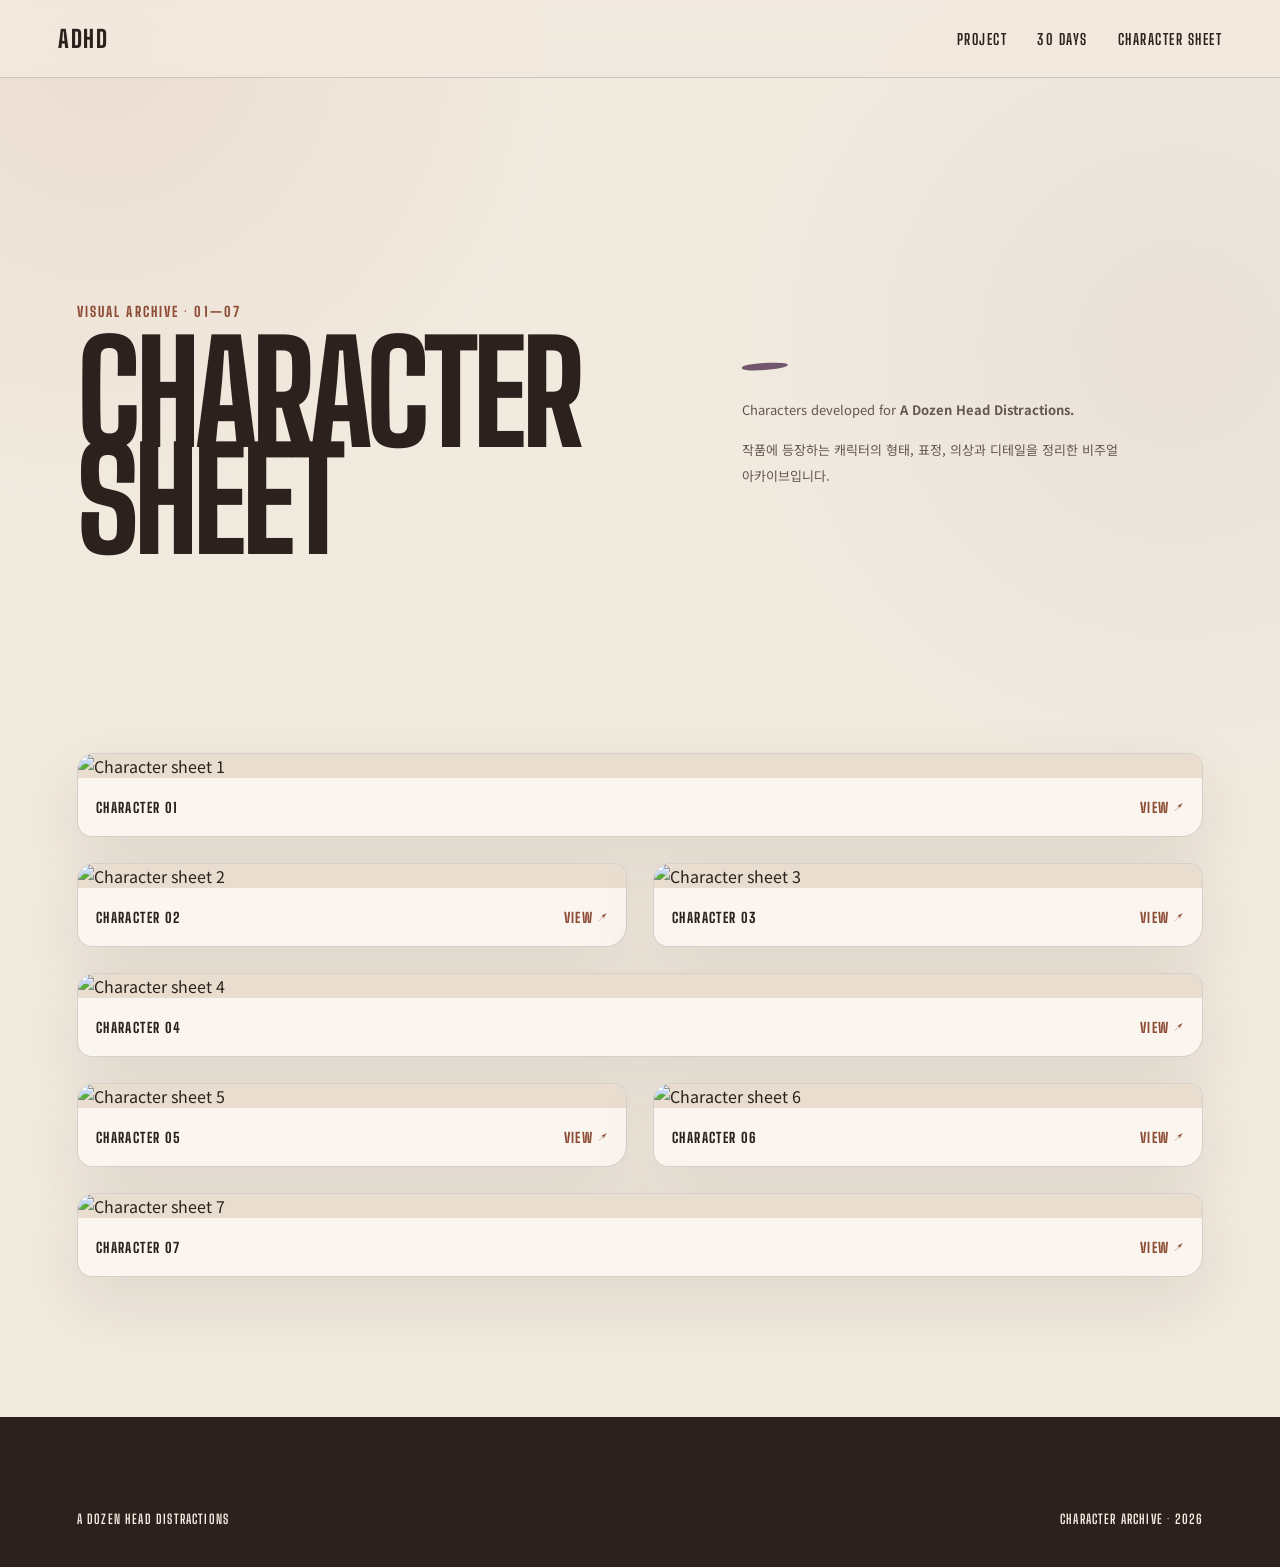
==== character.html @ e596a993 "Create character.html" ====
<!doctype html>

<html lang="ko">

<head>

<meta charset="utf-8">

<meta
  name="viewport"
  content="width=device-width, initial-scale=1"
>

<title>
  Character Sheet | A Dozen Head Distractions
</title>


<link
  rel="preconnect"
  href="https://fonts.googleapis.com"
>

<link
  rel="preconnect"
  href="https://fonts.gstatic.com"
  crossorigin
>

<link
  href="https://fonts.googleapis.com/css2?family=Big+Shoulders+Display:wght@600;700;800&family=Noto+Sans+KR:wght@400;500;600;700&display=swap"
  rel="stylesheet"
>

<link
  rel="stylesheet"
  href="style.css"
>


<style>

/* ============================================================
   CHARACTER PAGE
   ============================================================ */

.character-page {

  padding:
    100px 6vw 140px;

}


.character-page-head {

  min-height: 55vh;

  display: grid;

  grid-template-columns:
    1.1fr .9fr;

  gap: 8vw;

  align-items: center;

}


.character-page-title span {

  color: var(--terracotta-dark);

  font-family:
    "Big Shoulders Display",
    sans-serif;

  font-size: 14px;

  font-weight: 800;

  letter-spacing: .15em;

}


.character-page-title h1 {

  margin:
    17px 0 0;

  font-family:
    "Big Shoulders Display",
    sans-serif;

  font-size:
    clamp(80px, 11vw, 160px);

  font-weight: 800;

  line-height: .76;

  letter-spacing: -.035em;

}


.character-page-intro {

  max-width: 500px;

}


.character-page-intro::before {

  content: "";

  width: 46px;

  height: 7px;

  margin-bottom: 27px;

  display: block;

  background: var(--purple);

  border-radius:
    50% 45% 60% 40%;

  transform: rotate(-3deg);

}


.character-page-intro p {

  margin: 0;

  color: var(--brown-2);

  font-size: 13px;

  line-height: 1.95;

  word-break: keep-all;

}


.character-page-intro p + p {

  margin-top: 15px;

}



/* GRID */

.character-grid {

  margin-top: 80px;

  display: grid;

  grid-template-columns:
    repeat(2, minmax(0, 1fr));

  gap: 26px;

}


.character-card {

  margin: 0;

  overflow: hidden;

  cursor: zoom-in;

  background: var(--paper);

  border:
    1px solid var(--line);

  border-radius:
    18px 14px 21px 15px;

  box-shadow:
    var(--soft-shadow);

}


.character-card:nth-child(1),
.character-card:nth-child(4),
.character-card:nth-child(7) {

  grid-column:
    1 / -1;

}


.character-image {

  overflow: hidden;

  background: var(--cream-2);

}


.character-image img {

  width: 100%;

  transition:
    transform .4s ease;

}


.character-card:hover
.character-image img {

  transform:
    scale(1.015);

}


.character-caption {

  min-height: 58px;

  padding:
    0 18px;

  display: flex;

  align-items: center;

  justify-content: space-between;

  font-family:
    "Big Shoulders Display",
    sans-serif;

  font-size: 14px;

  font-weight: 800;

  letter-spacing: .1em;

}


.character-caption
span:last-child {

  color:
    var(--terracotta-dark);

}



/* LIGHTBOX */

.lightbox {

  position: fixed;

  inset: 0;

  z-index: 200;

  padding: 30px;

  display: none;

  align-items: center;

  justify-content: center;

  background:
    rgba(35, 25, 21, .92);

  backdrop-filter:
    blur(12px);

}


.lightbox.open {

  display: flex;

}


.lightbox img {

  max-width: 95vw;

  max-height: 90vh;

  object-fit: contain;

  border-radius: 10px;

}


.lightbox-close {

  width: 48px;

  height: 48px;

  position: fixed;

  right: 25px;

  top: 20px;

  border:
    1px solid
    rgba(255,255,255,.35);

  border-radius: 50%;

  background: transparent;

  color: white;

  cursor: pointer;

  font-size: 30px;

  line-height: 1;

}



/* MOBILE */

@media (max-width: 800px) {

  .character-page {

    padding:
      70px 20px 100px;

  }


  .character-page-head {

    min-height: auto;

    display: block;

  }


  .character-page-title h1 {

    font-size:
      clamp(70px, 22vw, 110px);

  }


  .character-page-intro {

    margin-top: 80px;

  }


  .character-grid {

    margin-top: 70px;

    grid-template-columns:
      1fr;

  }


  .character-card:nth-child(n) {

    grid-column: auto;

  }

}

</style>

</head>



<body>


<header class="topbar">

  <a
    class="brand"
    href="index.html"
  >
    ADHD
  </a>


  <nav>

    <a href="index.html#project">
      PROJECT
    </a>

    <a href="index.html#archive">
      30 DAYS
    </a>

    <a href="character.html">
      CHARACTER SHEET
    </a>

  </nav>

</header>



<main class="character-page">


  <section class="character-page-head">


    <div class="character-page-title">

      <span>
        VISUAL ARCHIVE · 01—07
      </span>

      <h1>
        CHARACTER<br>
        SHEET
      </h1>

    </div>



    <div class="character-page-intro">

      <p>
        Characters developed for
        <strong>A Dozen Head Distractions.</strong>
      </p>

      <p>
        작품에 등장하는 캐릭터의 형태,
        표정, 의상과 디테일을 정리한
        비주얼 아카이브입니다.
      </p>

    </div>


  </section>



  <section
    class="character-grid"
    id="character-grid"
  ></section>


</main>



<footer>

  <div>
    A DOZEN HEAD DISTRACTIONS
  </div>

  <div>
    CHARACTER ARCHIVE · 2026
  </div>

</footer>



<div
  class="lightbox"
  id="lightbox"
>

  <button
    class="lightbox-close"
    id="lightbox-close"
    aria-label="close"
  >
    ×
  </button>


  <img
    id="lightbox-image"
    src=""
    alt=""
  >

</div>



<script>

/* ============================================================
   CHARACTER IMAGES

   GitHub에 아래 이름 그대로 올리면 됩니다.

   character-01.png
   character-02.png
   ...
   character-07.png
   ============================================================ */


const CHARACTER_IMAGES = [

  "character-01.png",

  "character-02.png",

  "character-03.png",

  "character-04.png",

  "character-05.png",

  "character-06.png",

  "character-07.png"

];



const grid =
  document.querySelector(
    "#character-grid"
  );



grid.innerHTML =

  CHARACTER_IMAGES

    .map(
      (image, index) => `

        <figure
          class="character-card"
          data-character-image="${image}"
        >

          <div class="character-image">

            <img
              src="${image}"
              alt="Character sheet ${index + 1}"
              loading="lazy"
            >

          </div>


          <figcaption
            class="character-caption"
          >

            <span>
              CHARACTER ${String(
                index + 1
              ).padStart(2, "0")}
            </span>

            <span>
              VIEW ↗
            </span>

          </figcaption>

        </figure>

      `
    )

    .join("");



const lightbox =
  document.querySelector(
    "#lightbox"
  );


const lightboxImage =
  document.querySelector(
    "#lightbox-image"
  );



document
  .querySelectorAll(
    "[data-character-image]"
  )
  .forEach(card => {

    card.addEventListener(
      "click",
      () => {

        lightboxImage.src =
          card.dataset.characterImage;


        lightbox.classList.add(
          "open"
        );


        document.body.style.overflow =
          "hidden";

      }
    );

  });



function closeLightbox() {

  lightbox.classList.remove(
    "open"
  );


  lightboxImage.src = "";


  document.body.style.overflow =
    "";

}



document
  .querySelector(
    "#lightbox-close"
  )
  .addEventListener(
    "click",
    closeLightbox
  );



lightbox.addEventListener(
  "click",
  event => {

    if (
      event.target === lightbox
    ) {

      closeLightbox();

    }

  }
);



document.addEventListener(
  "keydown",
  event => {

    if (
      event.key === "Escape"
    ) {

      closeLightbox();

    }

  }
);

</script>


</body>
</html>
---- style.css ----
:root {

  --cream: #f1eadf;
  --cream-2: #e8ddce;
  --paper: #faf6ef;

  --brown: #2d211d;
  --brown-2: #65564f;
  --brown-3: #988a80;

  --terracotta: #b76847;
  --terracotta-dark: #8e4d36;

  --purple: #71566d;
  --purple-dark: #51404f;

  --sage: #6e7964;

  --line: rgba(45, 33, 29, 0.18);

  --soft-shadow:
    0 24px 65px rgba(63, 42, 30, 0.10);

}


/* ============================================================
   BASE
   ============================================================ */

* {
  box-sizing: border-box;
}


html {
  scroll-behavior: smooth;
}


body {

  margin: 0;

  color: var(--brown);

  background:
    radial-gradient(
      circle at 8% 3%,
      rgba(183, 104, 71, 0.09),
      transparent 24%
    ),
    radial-gradient(
      circle at 92% 22%,
      rgba(113, 86, 109, 0.06),
      transparent 26%
    ),
    var(--cream);

  font-family:
    "Noto Sans KR",
    sans-serif;

  -webkit-font-smoothing:
    antialiased;

}


body.no-scroll {
  overflow: hidden;
}


a {
  color: inherit;
}


button {
  font: inherit;
}


img {
  display: block;
  max-width: 100%;
}


.section-label {

  font-family:
    "Big Shoulders Display",
    sans-serif;

  font-size: 14px;

  font-weight: 800;

  letter-spacing: 0.16em;

  color: var(--brown-2);

}



/* ============================================================
   TOP
   ============================================================ */

.topbar {

  height: 78px;

  padding:
    0 4.5vw;

  display: flex;

  align-items: center;

  justify-content: space-between;

  position: sticky;

  top: 0;

  z-index: 50;

  background:
    rgba(241, 234, 223, 0.91);

  backdrop-filter:
    blur(16px);

  border-bottom:
    1px solid var(--line);

}


.brand {

  text-decoration: none;

  font-family:
    "Big Shoulders Display",
    sans-serif;

  font-size: 24px;

  font-weight: 800;

  letter-spacing: 0.08em;

}


.topbar nav {

  display: flex;

  align-items: center;

  gap: 30px;

}


.topbar nav a {

  position: relative;

  text-decoration: none;

  font-family:
    "Big Shoulders Display",
    sans-serif;

  font-size: 15px;

  font-weight: 700;

  letter-spacing: 0.1em;

}


.topbar nav a::after {

  content: "";

  position: absolute;

  left: 0;

  right: 100%;

  bottom: -7px;

  height: 2px;

  background: var(--terracotta);

  transition:
    right .22s ease;

}


.topbar nav a:hover::after {
  right: 0;
}



/* ============================================================
   HERO
   ============================================================ */

.hero {

  min-height:
    calc(100vh - 78px);

  padding:
    10vh 6vw 9vh;

  display: grid;

  grid-template-columns:
    minmax(0, 1.25fr)
    minmax(320px, .75fr);

  gap: 8vw;

  align-items: center;

  border-bottom:
    1px solid var(--line);

}


.hero-kicker {

  margin-bottom: 22px;

  font-family:
    "Big Shoulders Display",
    sans-serif;

  font-size: 14px;

  font-weight: 700;

  letter-spacing: .17em;

  color: var(--brown-2);

}


.hero h1 {

  margin: 0;

  max-width: 1000px;

  font-family:
    "Big Shoulders Display",
    sans-serif;

  font-size:
    clamp(68px, 9.4vw, 142px);

  font-weight: 800;

  line-height: .82;

  letter-spacing: -.035em;

}


.hero-tag {

  display: inline-block;

  margin-top: 30px;

  padding:
    8px 16px 9px;

  color: var(--paper);

  background: var(--purple);

  border-radius:
    18px 13px 19px 14px;

  font-family:
    "Big Shoulders Display",
    sans-serif;

  font-size: 18px;

  font-weight: 800;

  letter-spacing: .14em;

  transform: rotate(-1deg);

}


.hero-right {

  padding-top: 6vh;

}


.logline-mark {

  width: 48px;

  height: 7px;

  margin-bottom: 28px;

  background: var(--terracotta);

  border-radius:
    60% 40% 55% 45%;

  transform: rotate(-3deg);

}


.logline {

  margin:
    18px 0 0;

  max-width: 570px;

  font-size:
    clamp(17px, 1.5vw, 23px);

  font-weight: 500;

  line-height: 1.9;

  letter-spacing: -.015em;

  word-break: keep-all;

}


.credits {

  margin-top: 12vh;

  padding-top: 24px;

  display: grid;

  grid-template-columns:
    1fr 1fr;

  gap: 30px;

  border-top:
    1px solid var(--line);

}


.credits span {

  font-family:
    "Big Shoulders Display",
    sans-serif;

  font-size: 12px;

  font-weight: 800;

  letter-spacing: .15em;

  color: var(--terracotta-dark);

}


.credits p {

  margin:
    8px 0 0;

  color: var(--brown-2);

  font-size: 12px;

  line-height: 1.8;

}



/* ============================================================
   ARCHIVE
   ============================================================ */

.archive {

  padding:
    115px 6vw 130px;

  border-bottom:
    1px solid var(--line);

}


.archive-title {

  margin-bottom: 55px;

  display: flex;

  align-items: flex-end;

  justify-content: space-between;

}


.archive-title h2 {

  margin:
    10px 0 0;

  font-family:
    "Big Shoulders Display",
    sans-serif;

  font-size:
    clamp(50px, 6vw, 88px);

  font-weight: 800;

  line-height: .82;

  letter-spacing: -.025em;

}


.upload-status {

  display: flex;

  align-items: center;

  gap: 10px;

  color: var(--terracotta-dark);

  font-family:
    "Big Shoulders Display",
    sans-serif;

  font-size: 15px;

  font-weight: 800;

  letter-spacing: .14em;

}


.upload-status i {

  width: 10px;

  height: 10px;

  border-radius: 50%;

  background: var(--terracotta);

  box-shadow:
    0 0 0 5px
    rgba(183, 104, 71, .12);

}


.not-uploaded {

  color: var(--brown-3);

  font-family:
    "Big Shoulders Display",
    sans-serif;

  font-size: 14px;

  font-weight: 700;

  letter-spacing: .13em;

}



/* ============================================================
   CURRENT DAY
   ============================================================ */

.day-feature {

  display: grid;

  grid-template-columns:
    115px minmax(0, 1fr);

  gap: 30px;

}


.day-side {

  padding-top: 3px;

}


.big-day-number {

  color: var(--terracotta);

  font-family:
    "Big Shoulders Display",
    sans-serif;

  font-size: 76px;

  font-weight: 800;

  line-height: .75;

}


.day-small-label {

  margin-top: 20px;

  color: var(--brown);

  font-family:
    "Big Shoulders Display",
    sans-serif;

  font-size: 14px;

  font-weight: 800;

  letter-spacing: .1em;

}


.day-date {

  margin-top: 5px;

  color: var(--brown-3);

  font-family:
    "Big Shoulders Display",
    sans-serif;

  font-size: 13px;

  font-weight: 700;

  letter-spacing: .07em;

}


.day-main {

  min-width: 0;

  padding: 14px;

  background: var(--paper);

  border:
    1px solid
    rgba(45, 33, 29, .11);

  border-radius:
    19px 15px 21px 16px;

  box-shadow:
    var(--soft-shadow);

}


.video-label {

  min-height: 48px;

  padding:
    0 8px;

  display: flex;

  align-items: center;

  justify-content: space-between;

  color: var(--brown-2);

  font-family:
    "Big Shoulders Display",
    sans-serif;

  font-size: 15px;

  font-weight: 800;

  letter-spacing: .14em;

}


.video-frame {

  position: relative;

  width: 100%;

  aspect-ratio: 16 / 9;

  overflow: hidden;

  background: #1f1815;

  border-radius:
    12px 14px 11px 15px;

}


.video-frame iframe {

  position: absolute;

  inset: 0;

  width: 100%;

  height: 100%;

  border: 0;

}


.empty-video {

  width: 100%;

  aspect-ratio: 16 / 9;

  display: flex;

  align-items: center;

  justify-content: center;

  background:
    linear-gradient(
      135deg,
      #e7dccd,
      #eee6db
    );

  border-radius:
    12px 14px 11px 15px;

  text-align: center;

}


.empty-video span {

  font-family:
    "Big Shoulders Display",
    sans-serif;

  font-size: 34px;

  font-weight: 800;

  letter-spacing: .08em;

  color: var(--brown-3);

}


.empty-video p {

  margin:
    8px 0 0;

  font-family:
    "Big Shoulders Display",
    sans-serif;

  font-size: 12px;

  letter-spacing: .15em;

  color: var(--brown-3);

}


.day-info {

  padding:
    28px 7px 8px;

  display: grid;

  grid-template-columns:
    minmax(0, 1fr) auto;

  gap: 50px;

  align-items: end;

}


.day-summary {

  max-width: 760px;

}


.day-summary p {

  margin: 0;

  color: var(--brown-2);

  font-size: 13px;

  line-height: 1.9;

  word-break: keep-all;

}


.muted {

  color:
    var(--brown-3) !important;

}



/* ============================================================
   VIEW DETAILS LINK
   ============================================================ */

.arrow-link {

  padding:
    3px 0 7px;

  display: inline-flex;

  align-items: center;

  gap: 10px;

  border: 0;

  border-bottom:
    2px solid
    var(--terracotta);

  background: transparent;

  color:
    var(--terracotta-dark);

  text-decoration: none;

  cursor: pointer;

  font-family:
    "Big Shoulders Display",
    sans-serif;

  font-size: 18px;

  font-weight: 800;

  letter-spacing: .09em;

  transition:
    color .2s ease,
    border-color .2s ease,
    transform .2s ease;

}


.arrow-link b {

  font-size: 21px;

  font-weight: 700;

  transition:
    transform .2s ease;

}


.arrow-link:hover {

  color: var(--purple);

  border-color:
    var(--purple);

  transform:
    translateY(-2px);

}


.arrow-link:hover b {

  transform:
    translate(3px, -3px);

}


.coming {

  color: var(--brown-3);

  font-family:
    "Big Shoulders Display",
    sans-serif;

  font-size: 14px;

  font-weight: 700;

  letter-spacing: .1em;

}



/* ============================================================
   DAY SELECTOR
   ============================================================ */

.days-area {

  margin-top: 80px;

  padding-top: 26px;

  border-top:
    1px solid var(--line);

}


.days-heading {

  margin-bottom: 18px;

  display: flex;

  align-items: center;

  justify-content: space-between;

  color: var(--brown-2);

  font-family:
    "Big Shoulders Display",
    sans-serif;

  font-size: 13px;

  font-weight: 800;

  letter-spacing: .14em;

}


.uploaded-legend {

  display: flex;

  align-items: center;

  gap: 8px;

}


.uploaded-legend i {

  width: 7px;

  height: 7px;

  border-radius: 50%;

  background:
    var(--terracotta);

}


.days-grid {

  display: grid;

  grid-template-columns:
    repeat(10, 1fr);

  gap: 8px;

}


.day-select {

  min-height: 61px;

  position: relative;

  border:
    1px solid var(--line);

  border-radius:
    12px 10px 14px 11px;

  background:
    rgba(250, 246, 239, .5);

  color: var(--brown);

  cursor: pointer;

  font-family:
    "Big Shoulders Display",
    sans-serif;

  font-size: 23px;

  font-weight: 700;

  transition:
    transform .18s ease,
    background .18s ease,
    color .18s ease,
    border-color .18s ease,
    box-shadow .18s ease;

}


.day-select:hover {

  transform:
    translateY(-3px);

  border-color:
    var(--terracotta);

}


.day-select.selected {

  color: var(--paper);

  background: var(--purple);

  border-color:
    var(--purple);

  box-shadow:
    0 8px 20px
    rgba(81, 64, 79, .16);

}


.day-dot {

  width: 8px;

  height: 8px;

  position: absolute;

  right: 8px;

  top: 8px;

  border-radius: 50%;

  background:
    var(--terracotta);

}


.day-select.selected .day-dot {

  background: #f0b18d;

}



/* ============================================================
   CHARACTER ENTRY
   ============================================================ */

.character-entry {

  min-height: 72vh;

  padding:
    120px 6vw;

  position: relative;

  overflow: hidden;

  display: flex;

  align-items: center;

  background: var(--cream-2);

}


.character-bg-word {

  position: absolute;

  left: -1vw;

  top: 50%;

  transform:
    translateY(-50%)
    rotate(-3deg);

  color:
    rgba(113, 86, 109, .11);

  font-family:
    "Big Shoulders Display",
    sans-serif;

  font-size:
    clamp(150px, 25vw, 380px);

  font-weight: 800;

  line-height: .7;

  white-space: nowrap;

  pointer-events: none;

}


.character-entry-inner {

  width: 100%;

  position: relative;

  z-index: 2;

  display: grid;

  grid-template-columns:
    1fr 1fr;

  gap: 10vw;

  align-items: end;

}


.character-entry h2 {

  margin:
    15px 0 0;

  font-family:
    "Big Shoulders Display",
    sans-serif;

  font-size:
    clamp(70px, 9vw, 135px);

  font-weight: 800;

  line-height: .78;

  letter-spacing: -.03em;

}


.character-entry-text {

  padding-bottom: 8px;

}


.character-entry-text p {

  max-width: 470px;

  margin:
    0 0 38px;

  color: var(--brown-2);

  font-size: 13px;

  line-height: 1.9;

  word-break: keep-all;

}



/* ============================================================
   DETAIL OVERLAY
   ============================================================ */

.detail-overlay {

  position: fixed;

  inset: 0;

  z-index: 100;

  opacity: 0;

  visibility: hidden;

  transition:
    opacity .25s ease,
    visibility .25s ease;

}


.detail-overlay.open {

  opacity: 1;

  visibility: visible;

}


.detail-background {

  position: absolute;

  inset: 0;

  background:
    rgba(38, 27, 23, .58);

  backdrop-filter:
    blur(8px);

}


.detail-panel {

  width:
    min(760px, 94vw);

  position: absolute;

  right: 0;

  top: 0;

  bottom: 0;

  overflow-y: auto;

  padding:
    72px 56px 100px;

  background:
    var(--paper);

  box-shadow:
    -25px 0 70px
    rgba(35, 22, 17, .20);

}


.detail-close {

  width: 45px;

  height: 45px;

  position: absolute;

  right: 26px;

  top: 20px;

  border:
    1px solid var(--line);

  border-radius: 50%;

  background: transparent;

  color: var(--brown);

  cursor: pointer;

  font-size: 28px;

  line-height: 1;

}


.detail-head {

  padding-bottom: 42px;

  border-bottom:
    1px solid var(--line);

}


.detail-eyebrow {

  color:
    var(--terracotta-dark);

  font-family:
    "Big Shoulders Display",
    sans-serif;

  font-size: 14px;

  font-weight: 800;

  letter-spacing: .16em;

}


.detail-head h2 {

  margin:
    16px 0 25px;

  font-family:
    "Big Shoulders Display",
    sans-serif;

  font-size:
    clamp(55px, 6vw, 76px);

  font-weight: 800;

  line-height: .79;

  letter-spacing: -.02em;

}


.detail-head-bottom {

  display: flex;

  justify-content: space-between;

  gap: 30px;

  color: var(--brown-3);

  font-family:
    "Big Shoulders Display",
    sans-serif;

  font-size: 12px;

  font-weight: 700;

  letter-spacing: .09em;

}


.detail-section {

  padding:
    45px 0;

  display: grid;

  grid-template-columns:
    76px minmax(0, 1fr);

  gap: 22px;

  border-bottom:
    1px solid var(--line);

}


.detail-number {

  color: var(--terracotta);

  font-family:
    "Big Shoulders Display",
    sans-serif;

  font-size: 43px;

  font-weight: 800;

  line-height: 1;

}


.detail-body h3 {

  margin:
    3px 0 20px;

  font-family:
    "Big Shoulders Display",
    sans-serif;

  font-size: 27px;

  font-weight: 800;

  letter-spacing: .07em;

}


.detail-body > p {

  margin: 0;

  color: var(--brown-2);

  font-size: 12.5px;

  line-height: 1.95;

  word-break: keep-all;

}


.detail-empty {

  color:
    var(--brown-3) !important;

}



/* ============================================================
   PROMPT
   ============================================================ */

.prompt-box {

  margin: 0;

  padding: 22px;

  overflow-x: auto;

  white-space: pre-wrap;

  color: var(--brown-2);

  background: var(--cream);

  border:
    1px solid var(--line);

  border-radius:
    12px 10px 14px 11px;

  font-family:
    "Noto Sans KR",
    sans-serif;

  font-size: 11.5px;

  line-height: 1.85;

}


.prompt-reference {

  margin-top: 20px;

  padding: 9px;

  background: var(--cream);

  border:
    1px solid var(--line);

  border-radius:
    14px 11px 15px 12px;

}


.prompt-reference-label {

  padding:
    8px 7px 13px;

  color: var(--brown-2);

  font-family:
    "Big Shoulders Display",
    sans-serif;

  font-size: 12px;

  font-weight: 800;

  letter-spacing: .12em;

}


.prompt-reference img {

  width: 100%;

  border-radius:
    9px 7px 10px 8px;

}


.prompt-file {

  margin-top: 20px;

  padding:
    18px 20px;

  display: flex;

  align-items: center;

  justify-content: space-between;

  gap: 25px;

  color: var(--paper);

  background: var(--purple);

  border-radius:
    13px 10px 14px 11px;

  text-decoration: none;

  transition:
    transform .2s ease,
    background .2s ease;

}


.prompt-file:hover {

  transform:
    translateY(-2px);

  background:
    var(--terracotta-dark);

}


.prompt-file span {

  font-family:
    "Big Shoulders Display",
    sans-serif;

  font-size: 18px;

  font-weight: 800;

  letter-spacing: .06em;

}


.prompt-file small {

  margin-top: 4px;

  display: block;

  opacity: .65;

  font-size: 10px;

  letter-spacing: .1em;

}


.prompt-file strong {

  white-space: nowrap;

  font-family:
    "Big Shoulders Display",
    sans-serif;

  font-size: 15px;

  letter-spacing: .07em;

}



/* ============================================================
   FOOTER
   ============================================================ */

footer {

  min-height: 150px;

  padding:
    40px 6vw;

  display: flex;

  align-items: flex-end;

  justify-content: space-between;

  gap: 30px;

  color: var(--cream);

  background: var(--brown);

  font-family:
    "Big Shoulders Display",
    sans-serif;

  font-size: 13px;

  font-weight: 700;

  letter-spacing: .09em;

}



/* ============================================================
   RESPONSIVE
   ============================================================ */

@media (max-width: 900px) {

  .topbar {

    height: 68px;

    padding:
      0 18px;

  }


  .brand {

    font-size: 20px;

  }


  .topbar nav {

    gap: 13px;

  }


  .topbar nav a {

    font-size: 11px;

  }


  .hero {

    min-height: auto;

    padding:
      75px 22px 90px;

    display: block;

  }


  .hero h1 {

    font-size:
      clamp(60px, 18vw, 100px);

  }


  .hero-right {

    margin-top: 90px;

  }


  .credits {

    margin-top: 70px;

  }


  .archive {

    padding:
      80px 20px 95px;

  }


  .archive-title {

    align-items: flex-start;

    gap: 30px;

  }


  .day-feature {

    display: block;

  }


  .day-side {

    margin-bottom: 25px;

    display: flex;

    align-items: flex-end;

    gap: 18px;

  }


  .big-day-number {

    font-size: 62px;

  }


  .day-small-label {

    margin:
      0 0 3px;

  }


  .day-date {

    margin:
      0 0 3px auto;

  }


  .day-info {

    display: block;

    padding:
      24px 4px 6px;

  }


  .day-info > div:last-child {

    margin-top: 25px;

  }


  .days-grid {

    grid-template-columns:
      repeat(5, 1fr);

  }


  .character-entry {

    padding:
      90px 22px;

  }


  .character-entry-inner {

    display: block;

  }


  .character-entry-text {

    margin-top: 70px;

  }


  .detail-panel {

    padding:
      70px 23px 80px;

  }


  .detail-section {

    grid-template-columns:
      50px minmax(0, 1fr);

    gap: 14px;

  }


  .detail-number {

    font-size: 34px;

  }


  footer {

    display: block;

    line-height: 2;

  }

}
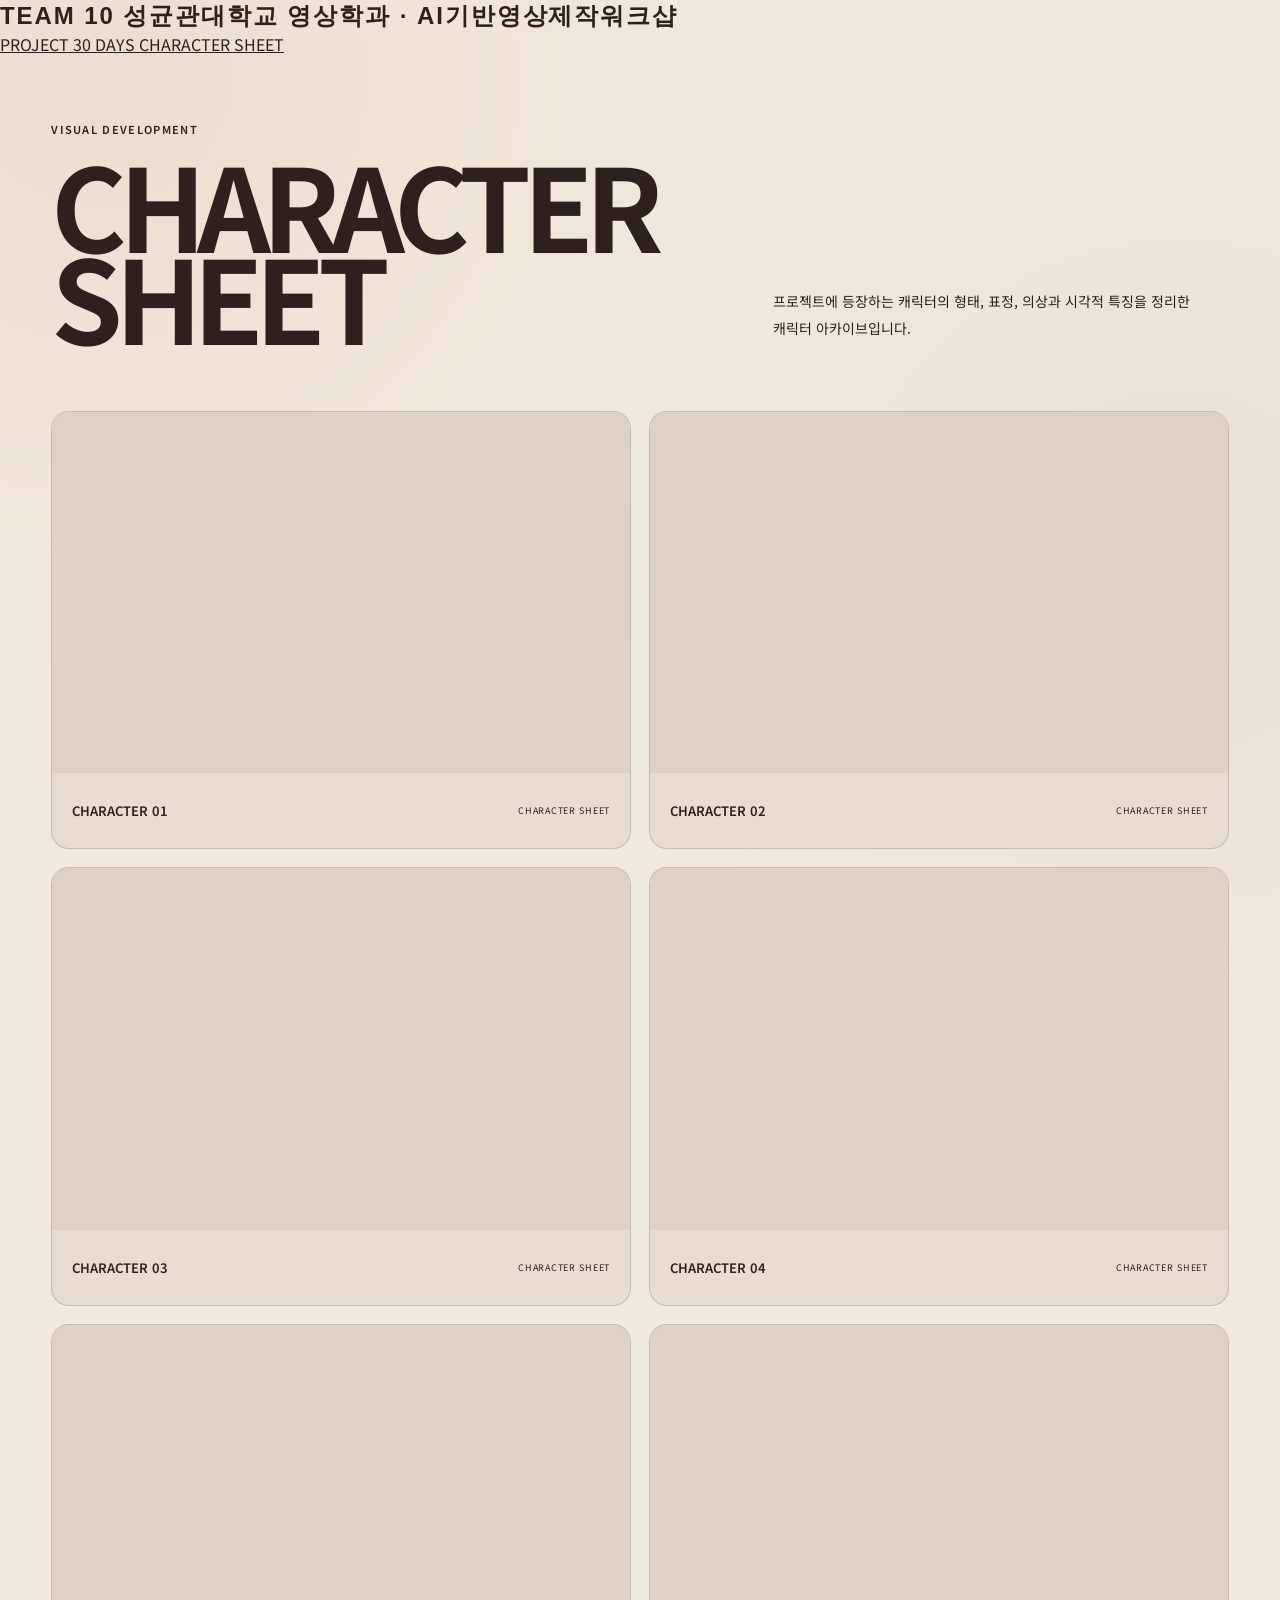
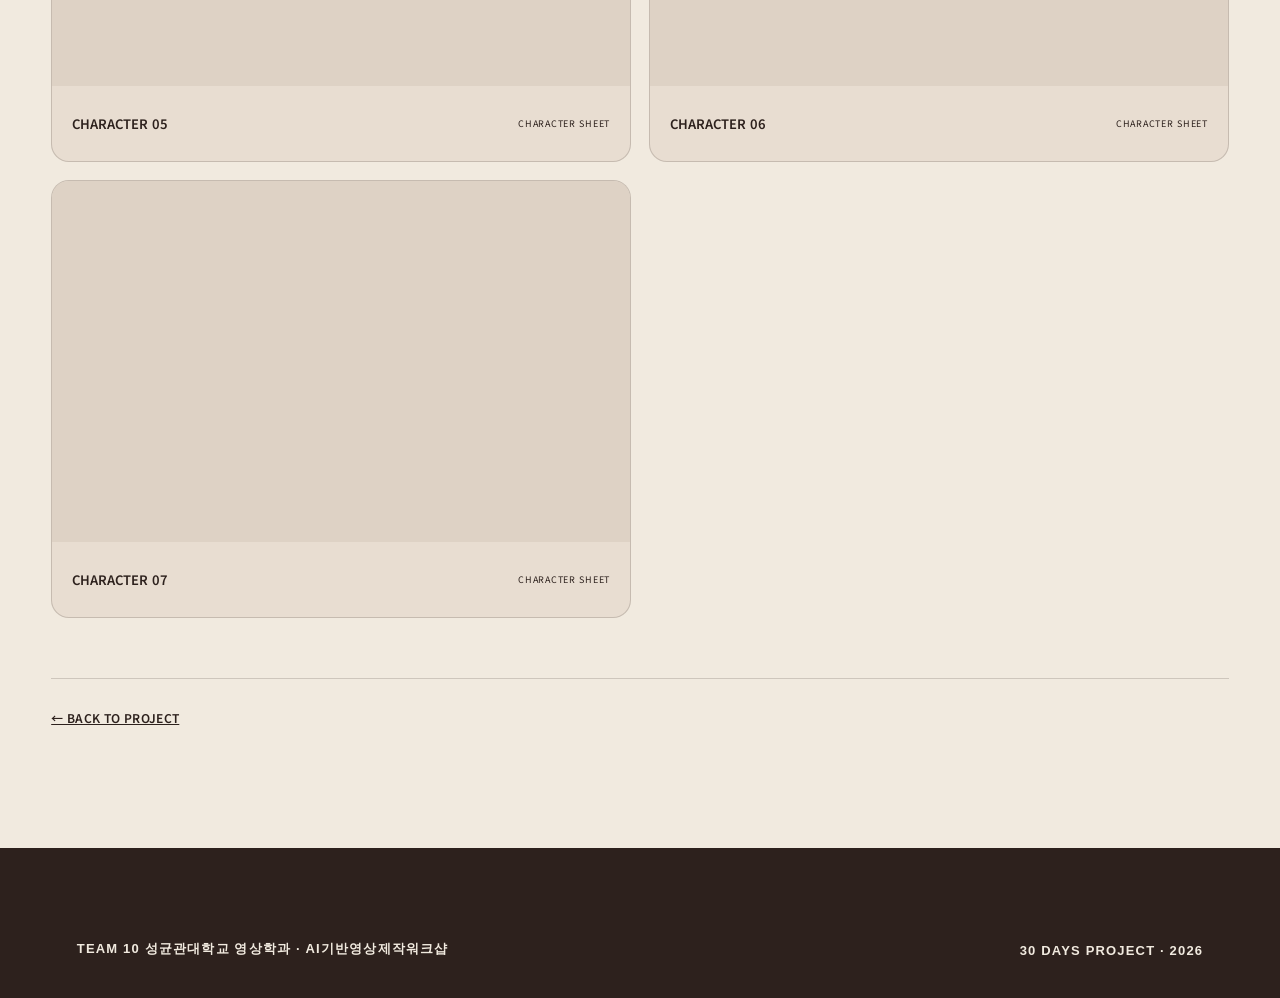
==== commit f5bdba05: "Update character.html" ====
--- a/character.html
+++ b/character.html
@@ -1,409 +1,302 @@
-<!doctype html>
-
+<!DOCTYPE html>
 <html lang="ko">
 
 <head>
 
-<meta charset="utf-8">
-
-<meta
-  name="viewport"
-  content="width=device-width, initial-scale=1"
->
-
-<title>
-  Character Sheet | A Dozen Head Distractions
-</title>
-
-
-<link
-  rel="preconnect"
-  href="https://fonts.googleapis.com"
->
-
-<link
-  rel="preconnect"
-  href="https://fonts.gstatic.com"
-  crossorigin
->
-
-<link
-  href="https://fonts.googleapis.com/css2?family=Big+Shoulders+Display:wght@600;700;800&family=Noto+Sans+KR:wght@400;500;600;700&display=swap"
-  rel="stylesheet"
->
-
-<link
-  rel="stylesheet"
-  href="style.css"
->
-
-
-<style>
-
-/* ============================================================
-   CHARACTER PAGE
-   ============================================================ */
-
-.character-page {
-
-  padding:
-    100px 6vw 140px;
-
-}
-
-
-.character-page-head {
-
-  min-height: 55vh;
-
-  display: grid;
-
-  grid-template-columns:
-    1.1fr .9fr;
-
-  gap: 8vw;
-
-  align-items: center;
-
-}
-
-
-.character-page-title span {
-
-  color: var(--terracotta-dark);
-
-  font-family:
-    "Big Shoulders Display",
-    sans-serif;
-
-  font-size: 14px;
-
-  font-weight: 800;
-
-  letter-spacing: .15em;
-
-}
-
-
-.character-page-title h1 {
-
-  margin:
-    17px 0 0;
-
-  font-family:
-    "Big Shoulders Display",
-    sans-serif;
-
-  font-size:
-    clamp(80px, 11vw, 160px);
-
-  font-weight: 800;
-
-  line-height: .76;
-
-  letter-spacing: -.035em;
-
-}
-
-
-.character-page-intro {
-
-  max-width: 500px;
-
-}
-
-
-.character-page-intro::before {
-
-  content: "";
-
-  width: 46px;
-
-  height: 7px;
-
-  margin-bottom: 27px;
-
-  display: block;
-
-  background: var(--purple);
-
-  border-radius:
-    50% 45% 60% 40%;
-
-  transform: rotate(-3deg);
-
-}
-
-
-.character-page-intro p {
-
-  margin: 0;
-
-  color: var(--brown-2);
-
-  font-size: 13px;
-
-  line-height: 1.95;
-
-  word-break: keep-all;
-
-}
-
-
-.character-page-intro p + p {
-
-  margin-top: 15px;
-
-}
-
-
-
-/* GRID */
-
-.character-grid {
-
-  margin-top: 80px;
-
-  display: grid;
-
-  grid-template-columns:
-    repeat(2, minmax(0, 1fr));
-
-  gap: 26px;
-
-}
-
-
-.character-card {
-
-  margin: 0;
-
-  overflow: hidden;
-
-  cursor: zoom-in;
-
-  background: var(--paper);
-
-  border:
-    1px solid var(--line);
-
-  border-radius:
-    18px 14px 21px 15px;
-
-  box-shadow:
-    var(--soft-shadow);
-
-}
-
-
-.character-card:nth-child(1),
-.character-card:nth-child(4),
-.character-card:nth-child(7) {
-
-  grid-column:
-    1 / -1;
-
-}
-
-
-.character-image {
-
-  overflow: hidden;
-
-  background: var(--cream-2);
-
-}
-
-
-.character-image img {
-
-  width: 100%;
-
-  transition:
-    transform .4s ease;
-
-}
-
-
-.character-card:hover
-.character-image img {
-
-  transform:
-    scale(1.015);
-
-}
-
-
-.character-caption {
-
-  min-height: 58px;
-
-  padding:
-    0 18px;
-
-  display: flex;
-
-  align-items: center;
-
-  justify-content: space-between;
-
-  font-family:
-    "Big Shoulders Display",
-    sans-serif;
-
-  font-size: 14px;
-
-  font-weight: 800;
-
-  letter-spacing: .1em;
-
-}
-
-
-.character-caption
-span:last-child {
-
-  color:
-    var(--terracotta-dark);
-
-}
-
-
-
-/* LIGHTBOX */
-
-.lightbox {
-
-  position: fixed;
-
-  inset: 0;
-
-  z-index: 200;
-
-  padding: 30px;
-
-  display: none;
-
-  align-items: center;
-
-  justify-content: center;
-
-  background:
-    rgba(35, 25, 21, .92);
-
-  backdrop-filter:
-    blur(12px);
-
-}
-
-
-.lightbox.open {
-
-  display: flex;
-
-}
-
-
-.lightbox img {
-
-  max-width: 95vw;
-
-  max-height: 90vh;
-
-  object-fit: contain;
-
-  border-radius: 10px;
-
-}
-
-
-.lightbox-close {
-
-  width: 48px;
-
-  height: 48px;
-
-  position: fixed;
-
-  right: 25px;
-
-  top: 20px;
-
-  border:
-    1px solid
-    rgba(255,255,255,.35);
-
-  border-radius: 50%;
-
-  background: transparent;
-
-  color: white;
-
-  cursor: pointer;
-
-  font-size: 30px;
-
-  line-height: 1;
-
-}
-
-
-
-/* MOBILE */
-
-@media (max-width: 800px) {
-
-  .character-page {
-
-    padding:
-      70px 20px 100px;
-
-  }
-
-
-  .character-page-head {
-
-    min-height: auto;
-
-    display: block;
-
-  }
-
-
-  .character-page-title h1 {
-
-    font-size:
-      clamp(70px, 22vw, 110px);
-
-  }
-
-
-  .character-page-intro {
-
-    margin-top: 80px;
-
-  }
-
-
-  .character-grid {
-
-    margin-top: 70px;
-
-    grid-template-columns:
-      1fr;
-
-  }
-
-
-  .character-card:nth-child(n) {
-
-    grid-column: auto;
-
-  }
-
-}
-
-</style>
+  <meta charset="UTF-8" />
+
+  <meta
+    name="viewport"
+    content="width=device-width, initial-scale=1.0"
+  />
+
+  <title>
+    Character Sheet — TEAM 10
+  </title>
+
+
+  <link
+    rel="preconnect"
+    href="https://fonts.googleapis.com"
+  >
+
+  <link
+    rel="preconnect"
+    href="https://fonts.gstatic.com"
+    crossorigin
+  >
+
+
+  <link
+    href="https://fonts.googleapis.com/css2?family=DM+Sans:wght@400;500;600;700&family=Noto+Sans+KR:wght@400;500;600;700&display=swap"
+    rel="stylesheet"
+  >
+
+
+  <link
+    rel="stylesheet"
+    href="./style.css"
+  >
+
+
+  <style>
+
+    .character-page {
+      padding:
+        65px
+        4vw
+        120px;
+    }
+
+
+    .character-page-head {
+      max-width: 1280px;
+
+      margin: 0 auto 70px;
+
+      display: grid;
+
+      grid-template-columns:
+        1fr
+        0.7fr;
+
+      gap: 70px;
+
+      align-items: end;
+    }
+
+
+    .character-page-kicker {
+      display: block;
+
+      margin-bottom: 20px;
+
+      font-family:
+        var(--font-en);
+
+      font-size: 11px;
+
+      font-weight: 600;
+
+      letter-spacing: 0.12em;
+
+      color:
+        var(--clay-dark);
+    }
+
+
+    .character-page-title {
+      margin: 0;
+
+      font-family:
+        var(--font-en);
+
+      font-size:
+        clamp(
+          65px,
+          9vw,
+          135px
+        );
+
+      line-height: 0.8;
+
+      letter-spacing: -0.075em;
+    }
+
+
+    .character-page-description {
+      margin: 0;
+
+      max-width: 440px;
+
+      font-size: 14px;
+
+      line-height: 1.9;
+
+      color:
+        var(--ink-soft);
+
+      word-break: keep-all;
+    }
+
+
+
+    /* ===============================================
+       GRID
+    =============================================== */
+
+
+    .character-gallery {
+      max-width: 1280px;
+
+      margin: 0 auto;
+
+      display: grid;
+
+      grid-template-columns:
+        repeat(2, 1fr);
+
+      gap: 18px;
+    }
+
+
+    .character-item {
+      overflow: hidden;
+
+      border-radius:
+        18px;
+
+      border:
+        1px solid
+        var(--line);
+
+      background:
+        #e8ddd1;
+    }
+
+
+    .character-image {
+      aspect-ratio:
+        16 / 10;
+
+      background:
+        #ded2c5;
+
+      overflow: hidden;
+    }
+
+
+    .character-image img {
+      width: 100%;
+      height: 100%;
+
+      object-fit: cover;
+
+      transition:
+        transform
+        0.5s
+        cubic-bezier(
+          .2,
+          .8,
+          .2,
+          1
+        );
+    }
+
+
+    .character-item:hover
+    .character-image img {
+      transform:
+        scale(1.025);
+    }
+
+
+    .character-caption {
+      min-height: 75px;
+
+      padding:
+        17px
+        20px;
+
+      display: flex;
+
+      justify-content:
+        space-between;
+
+      align-items:
+        center;
+    }
+
+
+    .character-caption strong {
+      font-family:
+        var(--font-en);
+
+      font-size: 13px;
+
+      font-weight: 600;
+    }
+
+
+    .character-caption span {
+      font-family:
+        var(--font-en);
+
+      font-size: 9px;
+
+      letter-spacing:
+        0.08em;
+
+      color:
+        var(--ink-soft);
+    }
+
+
+    .character-back {
+      max-width: 1280px;
+
+      margin:
+        60px
+        auto
+        0;
+
+      padding-top:
+        25px;
+
+      border-top:
+        1px solid
+        var(--line);
+    }
+
+
+    .character-back a {
+      font-family:
+        var(--font-en);
+
+      font-size:
+        12px;
+
+      font-weight:
+        600;
+
+      letter-spacing:
+        0.03em;
+    }
+
+
+
+    /* ===============================================
+       MISSING IMAGE
+    =============================================== */
+
+
+    .character-image img {
+      background:
+        #e4d8cb;
+    }
+
+
+
+    @media
+    (max-width: 800px) {
+
+      .character-page-head {
+        grid-template-columns:
+          1fr;
+
+        gap:
+          40px;
+      }
+
+
+      .character-gallery {
+        grid-template-columns:
+          1fr;
+      }
+
+    }
+
+  </style>
 
 </head>
 
@@ -412,317 +305,352 @@
 <body>
 
 
-<header class="topbar">
-
-  <a
-    class="brand"
-    href="index.html"
-  >
-    ADHD
-  </a>
-
-
-  <nav>
-
-    <a href="index.html#project">
-      PROJECT
+  <!-- ===============================================
+       HEADER
+  ================================================ -->
+
+  <header class="site-header">
+
+    <a
+      href="./index.html"
+      class="brand"
+    >
+
+      <span class="brand-title">
+        TEAM 10
+      </span>
+
+      <span class="brand-sub">
+        성균관대학교 영상학과 · AI기반영상제작워크샵
+      </span>
+
     </a>
 
-    <a href="index.html#archive">
-      30 DAYS
-    </a>
-
-    <a href="character.html">
-      CHARACTER SHEET
-    </a>
-
-  </nav>
-
-</header>
-
-
-
-<main class="character-page">
-
-
-  <section class="character-page-head">
-
-
-    <div class="character-page-title">
+
+    <nav class="main-nav">
+
+      <a href="./index.html#project">
+        PROJECT
+      </a>
+
+      <a href="./index.html#archive">
+        30 DAYS
+      </a>
+
+      <a href="./character.html">
+        CHARACTER SHEET
+      </a>
+
+    </nav>
+
+  </header>
+
+
+
+  <!-- ===============================================
+       CHARACTER PAGE
+  ================================================ -->
+
+  <main class="character-page">
+
+
+    <section class="character-page-head">
+
+
+      <div>
+
+        <span class="character-page-kicker">
+          VISUAL DEVELOPMENT
+        </span>
+
+        <h1 class="character-page-title">
+          CHARACTER<br>
+          SHEET
+        </h1>
+
+      </div>
+
+
+      <p class="character-page-description">
+
+        프로젝트에 등장하는 캐릭터의 형태,
+        표정, 의상과 시각적 특징을 정리한
+        캐릭터 아카이브입니다.
+
+      </p>
+
+
+    </section>
+
+
+
+    <!-- ===============================================
+         CHARACTER IMAGES
+
+         GitHub에 이미지를 올릴 때
+
+         character-01.png
+         character-02.png
+         character-03.png
+         ...
+
+         이렇게 이름만 맞추면 됨.
+    ================================================ -->
+
+
+    <section class="character-gallery">
+
+
+      <!-- 01 -->
+
+      <article class="character-item">
+
+        <div class="character-image">
+
+          <img
+            src="./character-01.png"
+            alt="Character sheet 01"
+            onerror="this.style.display='none'"
+          >
+
+        </div>
+
+        <div class="character-caption">
+
+          <strong>
+            CHARACTER 01
+          </strong>
+
+          <span>
+            CHARACTER SHEET
+          </span>
+
+        </div>
+
+      </article>
+
+
+
+      <!-- 02 -->
+
+      <article class="character-item">
+
+        <div class="character-image">
+
+          <img
+            src="./character-02.png"
+            alt="Character sheet 02"
+            onerror="this.style.display='none'"
+          >
+
+        </div>
+
+        <div class="character-caption">
+
+          <strong>
+            CHARACTER 02
+          </strong>
+
+          <span>
+            CHARACTER SHEET
+          </span>
+
+        </div>
+
+      </article>
+
+
+
+      <!-- 03 -->
+
+      <article class="character-item">
+
+        <div class="character-image">
+
+          <img
+            src="./character-03.png"
+            alt="Character sheet 03"
+            onerror="this.style.display='none'"
+          >
+
+        </div>
+
+        <div class="character-caption">
+
+          <strong>
+            CHARACTER 03
+          </strong>
+
+          <span>
+            CHARACTER SHEET
+          </span>
+
+        </div>
+
+      </article>
+
+
+
+      <!-- 04 -->
+
+      <article class="character-item">
+
+        <div class="character-image">
+
+          <img
+            src="./character-04.png"
+            alt="Character sheet 04"
+            onerror="this.style.display='none'"
+          >
+
+        </div>
+
+        <div class="character-caption">
+
+          <strong>
+            CHARACTER 04
+          </strong>
+
+          <span>
+            CHARACTER SHEET
+          </span>
+
+        </div>
+
+      </article>
+
+
+
+      <!-- 05 -->
+
+      <article class="character-item">
+
+        <div class="character-image">
+
+          <img
+            src="./character-05.png"
+            alt="Character sheet 05"
+            onerror="this.style.display='none'"
+          >
+
+        </div>
+
+        <div class="character-caption">
+
+          <strong>
+            CHARACTER 05
+          </strong>
+
+          <span>
+            CHARACTER SHEET
+          </span>
+
+        </div>
+
+      </article>
+
+
+
+      <!-- 06 -->
+
+      <article class="character-item">
+
+        <div class="character-image">
+
+          <img
+            src="./character-06.png"
+            alt="Character sheet 06"
+            onerror="this.style.display='none'"
+          >
+
+        </div>
+
+        <div class="character-caption">
+
+          <strong>
+            CHARACTER 06
+          </strong>
+
+          <span>
+            CHARACTER SHEET
+          </span>
+
+        </div>
+
+      </article>
+
+
+
+      <!-- 07 -->
+
+      <article class="character-item">
+
+        <div class="character-image">
+
+          <img
+            src="./character-07.png"
+            alt="Character sheet 07"
+            onerror="this.style.display='none'"
+          >
+
+        </div>
+
+        <div class="character-caption">
+
+          <strong>
+            CHARACTER 07
+          </strong>
+
+          <span>
+            CHARACTER SHEET
+          </span>
+
+        </div>
+
+      </article>
+
+
+    </section>
+
+
+
+    <div class="character-back">
+
+      <a href="./index.html">
+        ← BACK TO PROJECT
+      </a>
+
+    </div>
+
+
+  </main>
+
+
+
+  <!-- ===============================================
+       FOOTER
+  ================================================ -->
+
+  <footer class="site-footer">
+
+    <div>
+
+      <strong>
+        TEAM 10
+      </strong>
 
       <span>
-        VISUAL ARCHIVE · 01—07
+        성균관대학교 영상학과 · AI기반영상제작워크샵
       </span>
 
-      <h1>
-        CHARACTER<br>
-        SHEET
-      </h1>
-
     </div>
 
 
-
-    <div class="character-page-intro">
-
-      <p>
-        Characters developed for
-        <strong>A Dozen Head Distractions.</strong>
-      </p>
-
-      <p>
-        작품에 등장하는 캐릭터의 형태,
-        표정, 의상과 디테일을 정리한
-        비주얼 아카이브입니다.
-      </p>
-
+    <div class="footer-year">
+      30 DAYS PROJECT · 2026
     </div>
 
-
-  </section>
-
-
-
-  <section
-    class="character-grid"
-    id="character-grid"
-  ></section>
-
-
-</main>
-
-
-
-<footer>
-
-  <div>
-    A DOZEN HEAD DISTRACTIONS
-  </div>
-
-  <div>
-    CHARACTER ARCHIVE · 2026
-  </div>
-
-</footer>
-
-
-
-<div
-  class="lightbox"
-  id="lightbox"
->
-
-  <button
-    class="lightbox-close"
-    id="lightbox-close"
-    aria-label="close"
-  >
-    ×
-  </button>
-
-
-  <img
-    id="lightbox-image"
-    src=""
-    alt=""
-  >
-
-</div>
-
-
-
-<script>
-
-/* ============================================================
-   CHARACTER IMAGES
-
-   GitHub에 아래 이름 그대로 올리면 됩니다.
-
-   character-01.png
-   character-02.png
-   ...
-   character-07.png
-   ============================================================ */
-
-
-const CHARACTER_IMAGES = [
-
-  "character-01.png",
-
-  "character-02.png",
-
-  "character-03.png",
-
-  "character-04.png",
-
-  "character-05.png",
-
-  "character-06.png",
-
-  "character-07.png"
-
-];
-
-
-
-const grid =
-  document.querySelector(
-    "#character-grid"
-  );
-
-
-
-grid.innerHTML =
-
-  CHARACTER_IMAGES
-
-    .map(
-      (image, index) => `
-
-        <figure
-          class="character-card"
-          data-character-image="${image}"
-        >
-
-          <div class="character-image">
-
-            <img
-              src="${image}"
-              alt="Character sheet ${index + 1}"
-              loading="lazy"
-            >
-
-          </div>
-
-
-          <figcaption
-            class="character-caption"
-          >
-
-            <span>
-              CHARACTER ${String(
-                index + 1
-              ).padStart(2, "0")}
-            </span>
-
-            <span>
-              VIEW ↗
-            </span>
-
-          </figcaption>
-
-        </figure>
-
-      `
-    )
-
-    .join("");
-
-
-
-const lightbox =
-  document.querySelector(
-    "#lightbox"
-  );
-
-
-const lightboxImage =
-  document.querySelector(
-    "#lightbox-image"
-  );
-
-
-
-document
-  .querySelectorAll(
-    "[data-character-image]"
-  )
-  .forEach(card => {
-
-    card.addEventListener(
-      "click",
-      () => {
-
-        lightboxImage.src =
-          card.dataset.characterImage;
-
-
-        lightbox.classList.add(
-          "open"
-        );
-
-
-        document.body.style.overflow =
-          "hidden";
-
-      }
-    );
-
-  });
-
-
-
-function closeLightbox() {
-
-  lightbox.classList.remove(
-    "open"
-  );
-
-
-  lightboxImage.src = "";
-
-
-  document.body.style.overflow =
-    "";
-
-}
-
-
-
-document
-  .querySelector(
-    "#lightbox-close"
-  )
-  .addEventListener(
-    "click",
-    closeLightbox
-  );
-
-
-
-lightbox.addEventListener(
-  "click",
-  event => {
-
-    if (
-      event.target === lightbox
-    ) {
-
-      closeLightbox();
-
-    }
-
-  }
-);
-
-
-
-document.addEventListener(
-  "keydown",
-  event => {
-
-    if (
-      event.key === "Escape"
-    ) {
-
-      closeLightbox();
-
-    }
-
-  }
-);
-
-</script>
+  </footer>
 
 
 </body>
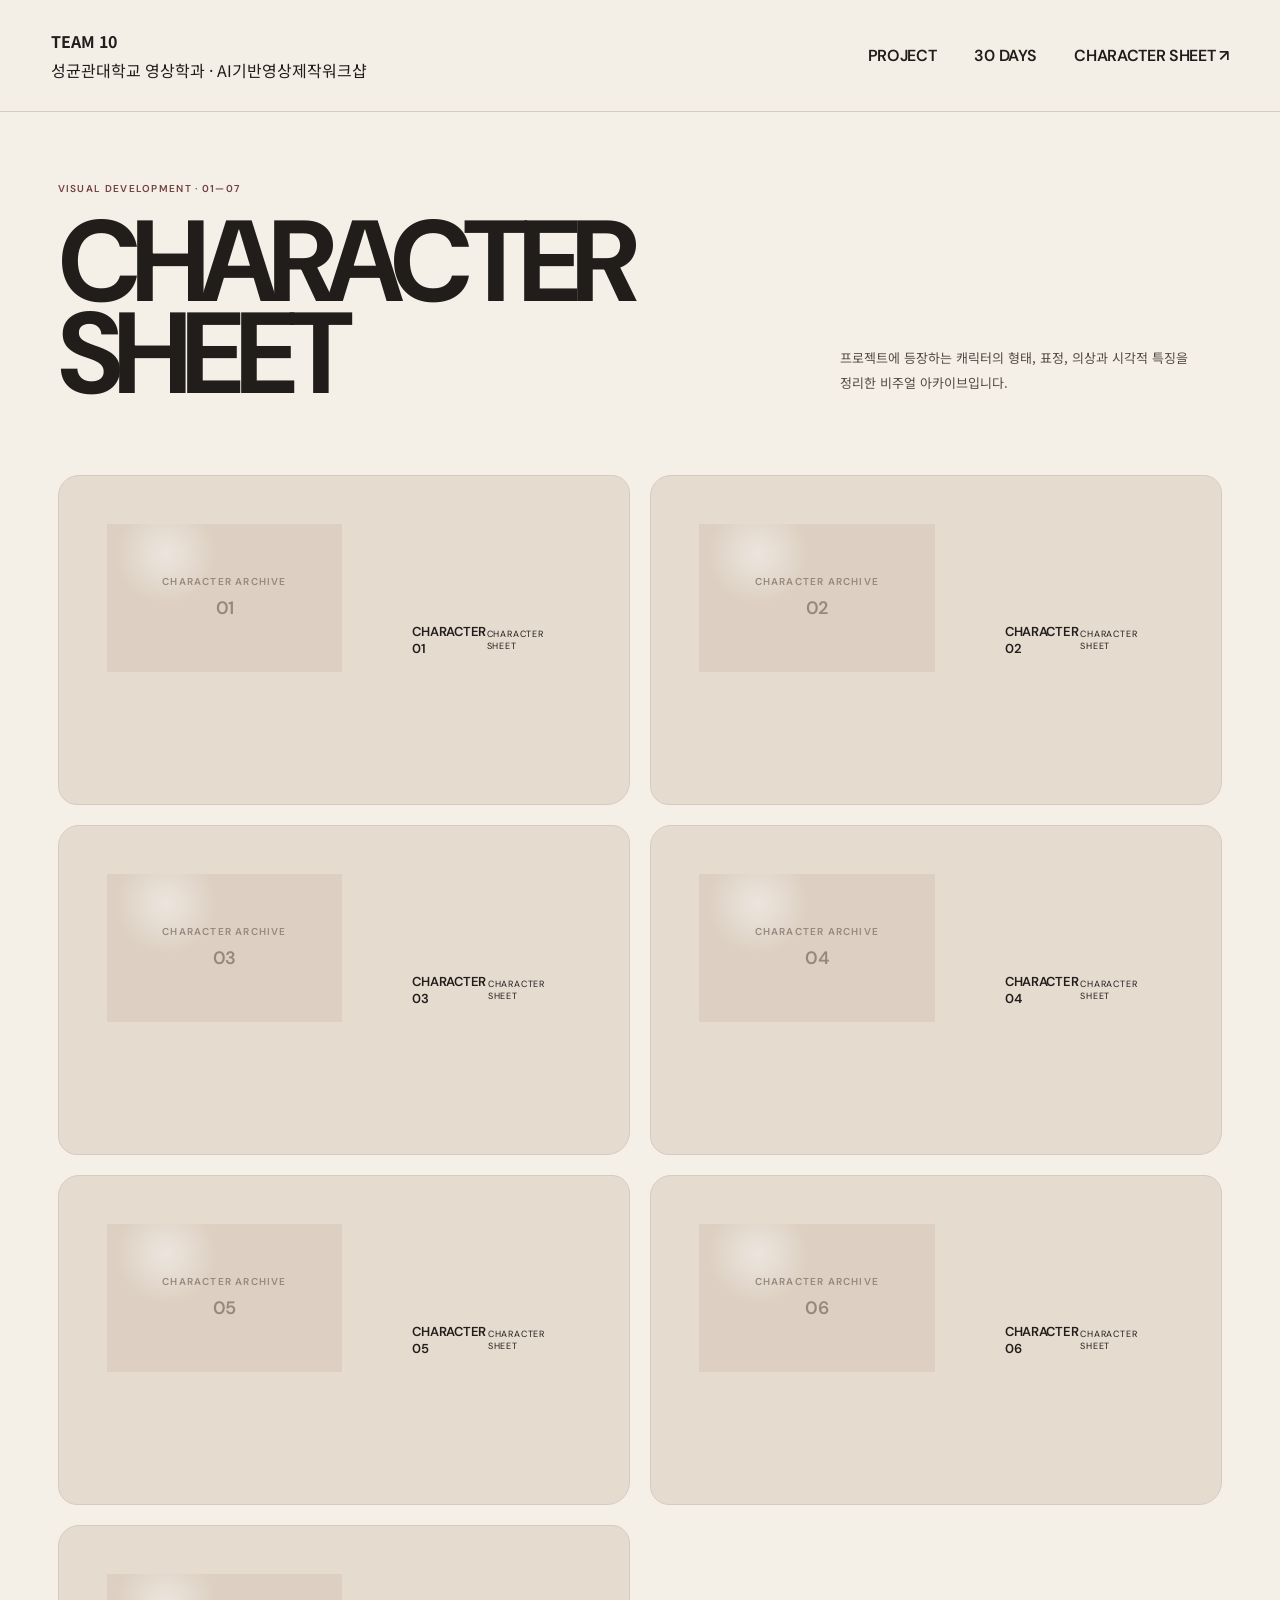
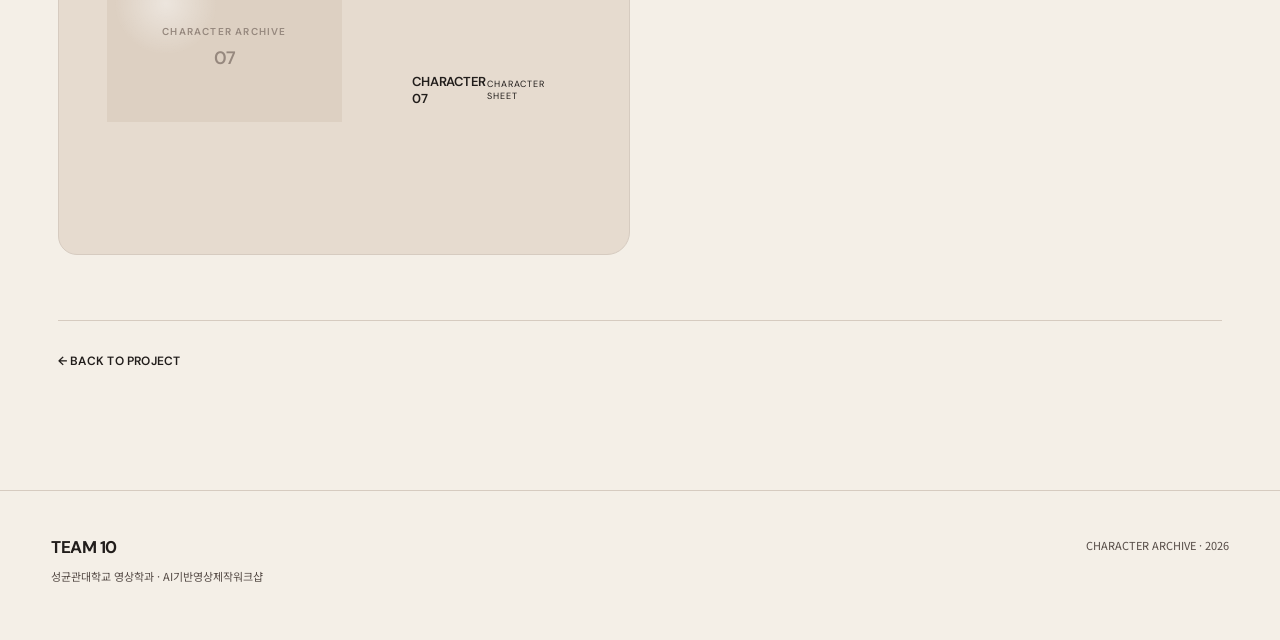
==== commit 643d82f2: "Update character.html" ====
--- a/character.html
+++ b/character.html
@@ -1,24 +1,21 @@
-<!DOCTYPE html>
+ <!DOCTYPE html>
 <html lang="ko">
 
 <head>
 
-  <meta charset="UTF-8" />
+  <meta charset="UTF-8">
 
   <meta
     name="viewport"
     content="width=device-width, initial-scale=1.0"
-  />
+  >
 
   <title>
-    Character Sheet — TEAM 10
+    CHARACTER SHEET — TEAM 10
   </title>
 
 
-  <link
-    rel="preconnect"
-    href="https://fonts.googleapis.com"
-  >
+  <link rel="preconnect" href="https://fonts.googleapis.com">
 
   <link
     rel="preconnect"
@@ -26,13 +23,11 @@
     crossorigin
   >
 
-
   <link
     href="https://fonts.googleapis.com/css2?family=DM+Sans:wght@400;500;600;700&family=Noto+Sans+KR:wght@400;500;600;700&display=swap"
     rel="stylesheet"
   >
 
-
   <link
     rel="stylesheet"
     href="./style.css"
@@ -42,50 +37,52 @@
   <style>
 
     .character-page {
+      min-height: 100vh;
+
       padding:
-        65px
-        4vw
+        70px
+        4.5vw
         120px;
     }
 
 
-    .character-page-head {
-      max-width: 1280px;
-
-      margin: 0 auto 70px;
+    .character-page-heading {
+      max-width: 1380px;
+
+      margin: 0 auto 75px;
 
       display: grid;
 
       grid-template-columns:
-        1fr
-        0.7fr;
-
-      gap: 70px;
+        1.1fr
+        0.6fr;
+
+      gap: 80px;
 
       align-items: end;
     }
 
 
-    .character-page-kicker {
+    .character-kicker {
       display: block;
 
-      margin-bottom: 20px;
+      margin-bottom: 21px;
 
       font-family:
         var(--font-en);
 
-      font-size: 11px;
+      font-size: 10px;
 
       font-weight: 600;
 
-      letter-spacing: 0.12em;
+      letter-spacing: 0.13em;
 
       color:
         var(--clay-dark);
     }
 
 
-    .character-page-title {
+    .character-page-heading h1 {
       margin: 0;
 
       font-family:
@@ -93,41 +90,45 @@
 
       font-size:
         clamp(
-          65px,
+          72px,
           9vw,
-          135px
+          138px
         );
 
+      font-weight: 700;
+
       line-height: 0.8;
 
-      letter-spacing: -0.075em;
-    }
-
-
-    .character-page-description {
+      letter-spacing:
+        -0.075em;
+    }
+
+
+    .character-intro {
+      max-width: 430px;
+
       margin: 0;
 
-      max-width: 440px;
-
-      font-size: 14px;
-
-      line-height: 1.9;
+      padding-bottom: 5px;
+
+      font-size: 13px;
+
+      line-height: 1.95;
 
       color:
         var(--ink-soft);
 
-      word-break: keep-all;
-    }
-
+      word-break:
+        keep-all;
+    }
 
 
     /* ===============================================
-       GRID
+       GALLERY
     =============================================== */
 
-
     .character-gallery {
-      max-width: 1280px;
+      max-width: 1380px;
 
       margin: 0 auto;
 
@@ -136,33 +137,74 @@
       grid-template-columns:
         repeat(2, 1fr);
 
-      gap: 18px;
-    }
-
-
-    .character-item {
+      gap: 20px;
+    }
+
+
+    .character-card {
       overflow: hidden;
-
-      border-radius:
-        18px;
 
       border:
         1px solid
         var(--line);
 
+      border-radius:
+        21px 18px 23px 19px;
+
       background:
-        #e8ddd1;
+        #e6dbcf;
+
+      transition:
+        transform
+        0.3s ease,
+        box-shadow
+        0.3s ease;
+    }
+
+
+    .character-card:hover {
+      transform:
+        translateY(-4px);
+
+      box-shadow:
+        0 18px 40px
+        rgba(
+          70,
+          52,
+          44,
+          0.07
+        );
     }
 
 
     .character-image {
+      position: relative;
+
+      overflow: hidden;
+
       aspect-ratio:
         16 / 10;
 
+      display: flex;
+
+      align-items: center;
+
+      justify-content: center;
+
       background:
-        #ded2c5;
-
-      overflow: hidden;
+        radial-gradient(
+          circle
+          at 25% 20%,
+          rgba(
+            255,
+            255,
+            255,
+            0.45
+          ),
+          transparent
+          24%
+        ),
+        #ddd0c2;
     }
 
 
@@ -184,15 +226,61 @@
     }
 
 
-    .character-item:hover
+    .character-card:hover
     .character-image img {
       transform:
         scale(1.025);
     }
 
 
+    .image-placeholder {
+      position: absolute;
+
+      inset: 0;
+
+      display: flex;
+
+      flex-direction: column;
+
+      align-items: center;
+
+      justify-content: center;
+
+      gap: 8px;
+
+      color:
+        #96887e;
+    }
+
+
+    .image-placeholder span {
+      font-family:
+        var(--font-en);
+
+      font-size: 10px;
+
+      font-weight: 600;
+
+      letter-spacing:
+        0.12em;
+    }
+
+
+    .image-placeholder strong {
+      font-family:
+        var(--font-en);
+
+      font-size: 18px;
+
+      font-weight: 600;
+
+      letter-spacing:
+        -0.03em;
+    }
+
+
     .character-caption {
-      min-height: 75px;
+      min-height: 78px;
 
       padding:
         17px
@@ -200,11 +288,10 @@
 
       display: flex;
 
+      align-items: center;
+
       justify-content:
         space-between;
-
-      align-items:
-        center;
     }
 
 
@@ -215,6 +302,9 @@
       font-size: 13px;
 
       font-weight: 600;
+
+      letter-spacing:
+        -0.02em;
     }
 
 
@@ -225,18 +315,18 @@
       font-size: 9px;
 
       letter-spacing:
-        0.08em;
+        0.09em;
 
       color:
-        var(--ink-soft);
-    }
-
-
-    .character-back {
-      max-width: 1280px;
+        var(--ink-faint);
+    }
+
+
+    .back-home {
+      max-width: 1380px;
 
       margin:
-        60px
+        65px
         auto
         0;
 
@@ -249,43 +339,27 @@
     }
 
 
-    .character-back a {
+    .back-home a {
       font-family:
         var(--font-en);
 
-      font-size:
-        12px;
-
-      font-weight:
-        600;
+      font-size: 12px;
+
+      font-weight: 600;
 
       letter-spacing:
-        0.03em;
-    }
-
-
-
-    /* ===============================================
-       MISSING IMAGE
-    =============================================== */
-
-
-    .character-image img {
-      background:
-        #e4d8cb;
-    }
-
+        0.02em;
+    }
 
 
     @media
     (max-width: 800px) {
 
-      .character-page-head {
+      .character-page-heading {
         grid-template-columns:
           1fr;
 
-        gap:
-          40px;
+        gap: 40px;
       }
 
 
@@ -296,18 +370,36 @@
 
     }
 
+
+    @media
+    (max-width: 600px) {
+
+      .character-page {
+        padding:
+          55px
+          20px
+          90px;
+      }
+
+
+      .character-page-heading h1 {
+        font-size:
+          17vw;
+      }
+
+    }
+
   </style>
 
 </head>
 
 
-
 <body>
 
-
-  <!-- ===============================================
-       HEADER
-  ================================================ -->
+  <div class="page-noise"></div>
+
+
+  <!-- HEADER -->
 
   <header class="site-header">
 
@@ -316,11 +408,11 @@
       class="brand"
     >
 
-      <span class="brand-title">
+      <strong>
         TEAM 10
-      </span>
-
-      <span class="brand-sub">
+      </strong>
+
+      <span>
         성균관대학교 영상학과 · AI기반영상제작워크샵
       </span>
 
@@ -339,6 +431,7 @@
 
       <a href="./character.html">
         CHARACTER SHEET
+        <span>↗</span>
       </a>
 
     </nav>
@@ -347,23 +440,17 @@
 
 
 
-  <!-- ===============================================
-       CHARACTER PAGE
-  ================================================ -->
-
   <main class="character-page">
 
-
-    <section class="character-page-head">
-
+    <section class="character-page-heading">
 
       <div>
 
-        <span class="character-page-kicker">
-          VISUAL DEVELOPMENT
+        <span class="character-kicker">
+          VISUAL DEVELOPMENT · 01—07
         </span>
 
-        <h1 class="character-page-title">
+        <h1>
           CHARACTER<br>
           SHEET
         </h1>
@@ -371,54 +458,122 @@
       </div>
 
 
-      <p class="character-page-description">
+      <p class="character-intro">
 
         프로젝트에 등장하는 캐릭터의 형태,
         표정, 의상과 시각적 특징을 정리한
-        캐릭터 아카이브입니다.
+        비주얼 아카이브입니다.
 
       </p>
 
-
     </section>
 
 
 
-    <!-- ===============================================
-         CHARACTER IMAGES
-
-         GitHub에 이미지를 올릴 때
-
-         character-01.png
-         character-02.png
-         character-03.png
-         ...
-
-         이렇게 이름만 맞추면 됨.
-    ================================================ -->
-
-
-    <section class="character-gallery">
-
-
-      <!-- 01 -->
-
-      <article class="character-item">
+    <section
+      class="character-gallery"
+      id="characterGallery"
+    ></section>
+
+
+    <div class="back-home">
+
+      <a href="./index.html">
+        ← BACK TO PROJECT
+      </a>
+
+    </div>
+
+  </main>
+
+
+
+  <footer class="site-footer">
+
+    <div>
+
+      <strong>
+        TEAM 10
+      </strong>
+
+      <span>
+        성균관대학교 영상학과 · AI기반영상제작워크샵
+      </span>
+
+    </div>
+
+    <span>
+      CHARACTER ARCHIVE · 2026
+    </span>
+
+  </footer>
+
+
+
+  <script>
+
+    const gallery =
+      document.getElementById(
+        "characterGallery"
+      );
+
+
+    for (
+      let i = 1;
+      i <= 7;
+      i++
+    ) {
+
+      const number =
+        String(i).padStart(
+          2,
+          "0"
+        );
+
+
+      const card =
+        document.createElement(
+          "article"
+        );
+
+
+      card.className =
+        "character-card";
+
+
+      card.innerHTML = `
 
         <div class="character-image">
 
+          <div
+            class="image-placeholder"
+          >
+
+            <span>
+              CHARACTER ARCHIVE
+            </span>
+
+            <strong>
+              ${number}
+            </strong>
+
+          </div>
+
+
           <img
-            src="./character-01.png"
-            alt="Character sheet 01"
-            onerror="this.style.display='none'"
+            src="./character-${number}.png"
+            alt="Character ${number}"
           >
 
         </div>
 
-        <div class="character-caption">
+
+        <div
+          class="character-caption"
+        >
 
           <strong>
-            CHARACTER 01
+            CHARACTER ${number}
           </strong>
 
           <span>
@@ -427,231 +582,49 @@
 
         </div>
 
-      </article>
-
-
-
-      <!-- 02 -->
-
-      <article class="character-item">
-
-        <div class="character-image">
-
-          <img
-            src="./character-02.png"
-            alt="Character sheet 02"
-            onerror="this.style.display='none'"
-          >
-
-        </div>
-
-        <div class="character-caption">
-
-          <strong>
-            CHARACTER 02
-          </strong>
-
-          <span>
-            CHARACTER SHEET
-          </span>
-
-        </div>
-
-      </article>
-
-
-
-      <!-- 03 -->
-
-      <article class="character-item">
-
-        <div class="character-image">
-
-          <img
-            src="./character-03.png"
-            alt="Character sheet 03"
-            onerror="this.style.display='none'"
-          >
-
-        </div>
-
-        <div class="character-caption">
-
-          <strong>
-            CHARACTER 03
-          </strong>
-
-          <span>
-            CHARACTER SHEET
-          </span>
-
-        </div>
-
-      </article>
-
-
-
-      <!-- 04 -->
-
-      <article class="character-item">
-
-        <div class="character-image">
-
-          <img
-            src="./character-04.png"
-            alt="Character sheet 04"
-            onerror="this.style.display='none'"
-          >
-
-        </div>
-
-        <div class="character-caption">
-
-          <strong>
-            CHARACTER 04
-          </strong>
-
-          <span>
-            CHARACTER SHEET
-          </span>
-
-        </div>
-
-      </article>
-
-
-
-      <!-- 05 -->
-
-      <article class="character-item">
-
-        <div class="character-image">
-
-          <img
-            src="./character-05.png"
-            alt="Character sheet 05"
-            onerror="this.style.display='none'"
-          >
-
-        </div>
-
-        <div class="character-caption">
-
-          <strong>
-            CHARACTER 05
-          </strong>
-
-          <span>
-            CHARACTER SHEET
-          </span>
-
-        </div>
-
-      </article>
-
-
-
-      <!-- 06 -->
-
-      <article class="character-item">
-
-        <div class="character-image">
-
-          <img
-            src="./character-06.png"
-            alt="Character sheet 06"
-            onerror="this.style.display='none'"
-          >
-
-        </div>
-
-        <div class="character-caption">
-
-          <strong>
-            CHARACTER 06
-          </strong>
-
-          <span>
-            CHARACTER SHEET
-          </span>
-
-        </div>
-
-      </article>
-
-
-
-      <!-- 07 -->
-
-      <article class="character-item">
-
-        <div class="character-image">
-
-          <img
-            src="./character-07.png"
-            alt="Character sheet 07"
-            onerror="this.style.display='none'"
-          >
-
-        </div>
-
-        <div class="character-caption">
-
-          <strong>
-            CHARACTER 07
-          </strong>
-
-          <span>
-            CHARACTER SHEET
-          </span>
-
-        </div>
-
-      </article>
-
-
-    </section>
-
-
-
-    <div class="character-back">
-
-      <a href="./index.html">
-        ← BACK TO PROJECT
-      </a>
-
-    </div>
-
-
-  </main>
-
-
-
-  <!-- ===============================================
-       FOOTER
-  ================================================ -->
-
-  <footer class="site-footer">
-
-    <div>
-
-      <strong>
-        TEAM 10
-      </strong>
-
-      <span>
-        성균관대학교 영상학과 · AI기반영상제작워크샵
-      </span>
-
-    </div>
-
-
-    <div class="footer-year">
-      30 DAYS PROJECT · 2026
-    </div>
-
-  </footer>
-
+      `;
+
+
+      const image =
+        card.querySelector("img");
+
+
+      const placeholder =
+        card.querySelector(
+          ".image-placeholder"
+        );
+
+
+      image.addEventListener(
+        "load",
+        () => {
+
+          placeholder.style.display =
+            "none";
+
+        }
+      );
+
+
+      image.addEventListener(
+        "error",
+        () => {
+
+          image.style.display =
+            "none";
+
+          placeholder.style.display =
+            "flex";
+
+        }
+      );
+
+
+      gallery.appendChild(card);
+
+    }
+
+  </script>
 
 </body>
 </html>
--- a/style.css
+++ b/style.css
@@ -1,1858 +1,1381 @@
+/* =========================================================
+   ROOT
+========================================================= */
+
 :root {
-
-  --cream: #f1eadf;
-  --cream-2: #e8ddce;
-  --paper: #faf6ef;
-
-  --brown: #2d211d;
-  --brown-2: #65564f;
-  --brown-3: #988a80;
-
-  --terracotta: #b76847;
-  --terracotta-dark: #8e4d36;
-
-  --purple: #71566d;
-  --purple-dark: #51404f;
-
-  --sage: #6e7964;
-
-  --line: rgba(45, 33, 29, 0.18);
-
-  --soft-shadow:
-    0 24px 65px rgba(63, 42, 30, 0.10);
-
-}
-
-
-/* ============================================================
-   BASE
-   ============================================================ */
+  --paper: #f4efe7;
+  --paper-light: #faf7f1;
+
+  --ink: #211d1b;
+  --ink-soft: #554b46;
+
+  --line: #d6cbc0;
+
+  --clay: #9d5f5c;
+  --clay-dark: #71413f;
+  --clay-light: #ead9d3;
+
+  --brown: #775b4d;
+  --cream: #e7d6be;
+
+  --green: #667363;
+
+  --radius: 22px;
+
+  --font-en: "DM Sans", sans-serif;
+  --font-ko: "Noto Sans KR", sans-serif;
+}
+
+
+/* =========================================================
+   RESET
+========================================================= */
 
 * {
   box-sizing: border-box;
 }
 
-
 html {
   scroll-behavior: smooth;
 }
 
-
 body {
-
   margin: 0;
-
-  color: var(--brown);
-
-  background:
-    radial-gradient(
-      circle at 8% 3%,
-      rgba(183, 104, 71, 0.09),
-      transparent 24%
-    ),
-    radial-gradient(
-      circle at 92% 22%,
-      rgba(113, 86, 109, 0.06),
-      transparent 26%
-    ),
-    var(--cream);
-
-  font-family:
-    "Noto Sans KR",
-    sans-serif;
-
-  -webkit-font-smoothing:
-    antialiased;
-
-}
-
-
-body.no-scroll {
-  overflow: hidden;
-}
-
+  background: var(--paper);
+  color: var(--ink);
+  font-family: var(--font-ko);
+  -webkit-font-smoothing: antialiased;
+}
 
 a {
   color: inherit;
-}
-
+  text-decoration: none;
+}
 
 button {
   font: inherit;
 }
 
-
 img {
   display: block;
-  max-width: 100%;
-}
-
-
-.section-label {
-
-  font-family:
-    "Big Shoulders Display",
-    sans-serif;
+  width: 100%;
+}
+
+
+/* =========================================================
+   HEADER
+========================================================= */
+
+.site-header {
+  min-height: 112px;
+
+  padding: 25px 4vw;
+
+  display: flex;
+  align-items: center;
+  justify-content: space-between;
+
+  border-bottom: 1px solid var(--line);
+
+  background: rgba(244, 239, 231, 0.96);
+
+  position: sticky;
+  top: 0;
+  z-index: 50;
+
+  backdrop-filter: blur(10px);
+}
+
+
+.brand {
+  display: flex;
+  flex-direction: column;
+  gap: 5px;
+}
+
+
+.brand-title {
+  font-family: var(--font-en);
+  font-size: 25px;
+  line-height: 1;
+  font-weight: 700;
+  letter-spacing: -0.04em;
+}
+
+
+.brand-sub {
+  font-size: 12px;
+  line-height: 1.6;
+  color: var(--ink-soft);
+}
+
+
+.main-nav {
+  display: flex;
+  align-items: center;
+  gap: 38px;
+}
+
+
+.main-nav a {
+  font-family: var(--font-en);
+  font-size: 16px;
+  font-weight: 600;
+
+  letter-spacing: -0.02em;
+
+  position: relative;
+}
+
+
+.main-nav a::after {
+  content: "";
+
+  position: absolute;
+
+  left: 0;
+  bottom: -6px;
+
+  width: 0;
+  height: 2px;
+
+  background: var(--clay);
+
+  transition: width 0.25s ease;
+}
+
+
+.main-nav a:hover::after {
+  width: 100%;
+}
+
+
+/* =========================================================
+   PROJECT
+========================================================= */
+
+.project-intro {
+  padding: 70px 4vw 100px;
+}
+
+
+.intro-label {
+  font-family: var(--font-en);
+
+  font-size: 13px;
+  font-weight: 600;
+
+  letter-spacing: 0.12em;
+
+  margin-bottom: 45px;
+
+  color: var(--clay-dark);
+}
+
+
+.intro-grid {
+  display: grid;
+
+  grid-template-columns:
+    minmax(400px, 1.05fr)
+    minmax(350px, 0.95fr);
+
+  gap: 8vw;
+}
+
+
+.intro-title-wrap {
+  position: relative;
+}
+
+
+.project-title {
+  margin: 0;
+
+  font-family: var(--font-en);
+
+  font-size: clamp(64px, 8.3vw, 138px);
+  line-height: 0.79;
+
+  letter-spacing: -0.075em;
+
+  font-weight: 700;
+}
+
+
+.working-title {
+  display: inline-block;
+
+  margin-top: 28px;
+
+  padding: 7px 12px;
+
+  border: 1px solid var(--line);
+  border-radius: 999px;
+
+  font-size: 11px;
+
+  color: var(--ink-soft);
+}
+
+
+.project-info {
+  padding-top: 8px;
+}
+
+
+.info-block {
+  display: grid;
+
+  grid-template-columns: 42px 1fr;
+
+  gap: 20px;
+
+  padding: 0 0 35px;
+  margin-bottom: 35px;
+
+  border-bottom: 1px solid var(--line);
+}
+
+
+.info-number {
+  font-family: var(--font-en);
+
+  font-size: 12px;
+  font-weight: 600;
+
+  color: var(--clay);
+}
+
+
+.info-label {
+  display: block;
+
+  font-family: var(--font-en);
+
+  font-size: 13px;
+  font-weight: 700;
+
+  letter-spacing: 0.08em;
+
+  margin-bottom: 14px;
+}
+
+
+.info-block p {
+  margin: 0;
+
+  max-width: 620px;
 
   font-size: 14px;
-
-  font-weight: 800;
-
-  letter-spacing: 0.16em;
-
-  color: var(--brown-2);
-
-}
-
-
-
-/* ============================================================
-   TOP
-   ============================================================ */
-
-.topbar {
-
-  height: 78px;
-
-  padding:
-    0 4.5vw;
-
-  display: flex;
-
+  font-weight: 400;
+
+  line-height: 1.9;
+
+  word-break: keep-all;
+
+  color: var(--ink-soft);
+}
+
+
+.project-meta {
+  display: grid;
+  grid-template-columns: 1fr 1fr;
+
+  gap: 30px;
+
+  margin-top: 42px;
+}
+
+
+.project-meta div {
+  display: flex;
+  flex-direction: column;
+
+  gap: 8px;
+}
+
+
+.project-meta span {
+  font-family: var(--font-en);
+
+  font-size: 11px;
+  font-weight: 600;
+
+  letter-spacing: 0.1em;
+
+  color: var(--ink-soft);
+}
+
+
+.project-meta strong {
+  font-size: 13px;
+
+  line-height: 1.6;
+}
+
+
+/* =========================================================
+   ARCHIVE
+========================================================= */
+
+.archive {
+  background: var(--paper-light);
+
+  border-top: 1px solid var(--line);
+  border-bottom: 1px solid var(--line);
+
+  padding: 75px 4vw 95px;
+}
+
+
+.section-heading {
+  display: flex;
+  justify-content: space-between;
+  align-items: flex-end;
+
+  margin-bottom: 38px;
+}
+
+
+.section-kicker {
+  font-family: var(--font-en);
+
+  font-size: 12px;
+  font-weight: 600;
+
+  letter-spacing: 0.12em;
+
+  color: var(--clay);
+}
+
+
+.section-heading h2 {
+  margin: 7px 0 0;
+
+  font-family: var(--font-en);
+
+  font-size: clamp(42px, 5vw, 72px);
+  line-height: 1;
+
+  letter-spacing: -0.055em;
+}
+
+
+.archive-progress {
+  display: flex;
+  align-items: baseline;
+
+  gap: 7px;
+
+  font-family: var(--font-en);
+  font-size: 15px;
+
+  color: var(--ink-soft);
+}
+
+
+.archive-progress span:first-child {
+  color: var(--clay-dark);
+  font-weight: 700;
+}
+
+
+.progress-divider {
+  color: var(--line);
+}
+
+
+/* =========================================================
+   DAY FEATURE
+========================================================= */
+
+.day-feature {
+  max-width: 1280px;
+
+  margin: 0 auto;
+}
+
+
+.day-topline {
+  display: flex;
+
+  justify-content: space-between;
   align-items: center;
 
+  padding: 20px 0;
+
+  border-top: 1px solid var(--ink);
+}
+
+
+.day-heading {
+  display: flex;
+  align-items: center;
+
+  gap: 14px;
+}
+
+
+.day-number {
+  font-family: var(--font-en);
+
+  font-size: 22px;
+  font-weight: 700;
+
+  letter-spacing: -0.035em;
+}
+
+
+.day-topline time {
+  font-family: var(--font-en);
+
+  font-size: 12px;
+  font-weight: 500;
+
+  color: var(--ink-soft);
+}
+
+
+.uploaded-badge {
+  display: inline-flex;
+  align-items: center;
+
+  gap: 6px;
+
+  padding: 6px 10px;
+
+  border-radius: 999px;
+
+  background: #e3e7df;
+
+  color: #4f5e4c;
+
+  font-family: var(--font-en);
+
+  font-size: 9px;
+  font-weight: 700;
+
+  letter-spacing: 0.08em;
+}
+
+
+.badge-dot {
+  width: 5px;
+  height: 5px;
+
+  border-radius: 50%;
+
+  background: var(--green);
+}
+
+
+/* =========================================================
+   VIDEO
+========================================================= */
+
+.video-shell {
+  width: 100%;
+
+  max-width: 1080px;
+
+  margin: 0 auto;
+
+  padding: 11px;
+
+  background: #e4d8ca;
+
+  border-radius: var(--radius);
+}
+
+
+.video-frame {
+  position: relative;
+
+  overflow: hidden;
+
+  width: 100%;
+  aspect-ratio: 16 / 9;
+
+  background: #292321;
+
+  border-radius: calc(var(--radius) - 7px);
+}
+
+
+.video-frame iframe,
+.video-frame video {
+  width: 100%;
+  height: 100%;
+
+  border: 0;
+
+  display: block;
+}
+
+
+.video-placeholder {
+  width: 100%;
+  height: 100%;
+
+  display: flex;
+  flex-direction: column;
+
+  justify-content: center;
+  align-items: center;
+
+  gap: 8px;
+
+  color: #eee7de;
+}
+
+
+.video-placeholder span {
+  font-family: var(--font-en);
+
+  font-size: 11px;
+  font-weight: 600;
+
+  letter-spacing: 0.12em;
+
+  color: #bfa9a0;
+}
+
+
+.video-placeholder p {
+  margin: 0;
+
+  font-family: var(--font-en);
+
+  font-size: 22px;
+  font-weight: 600;
+
+  letter-spacing: -0.03em;
+}
+
+
+/* =========================================================
+   DAY BOTTOM
+========================================================= */
+
+.day-bottom {
+  max-width: 1080px;
+
+  margin: 0 auto;
+
+  display: grid;
+
+  grid-template-columns: 1fr 300px;
+
+  border-bottom: 1px solid var(--line);
+}
+
+
+.day-summary {
+  padding: 30px 0 32px;
+}
+
+
+.day-summary-label {
+  display: block;
+
+  font-family: var(--font-en);
+
+  font-size: 10px;
+  font-weight: 600;
+
+  letter-spacing: 0.12em;
+
+  color: var(--clay);
+
+  margin-bottom: 9px;
+}
+
+
+.day-summary h3 {
+  margin: 0;
+
+  font-family: var(--font-en);
+
+  font-size: 27px;
+  font-weight: 600;
+
+  letter-spacing: -0.04em;
+}
+
+
+.details-button {
+  border: 0;
+  border-left: 1px solid var(--line);
+
+  background: var(--clay-light);
+
+  color: var(--ink);
+
+  cursor: pointer;
+
+  padding: 22px 25px;
+
+  display: flex;
+  flex-direction: column;
+
+  justify-content: center;
+  align-items: flex-start;
+
+  text-align: left;
+
+  transition:
+    background 0.25s ease,
+    color 0.25s ease;
+}
+
+
+.details-small {
+  display: block;
+
+  margin-bottom: 6px;
+
+  font-family: var(--font-en);
+
+  font-size: 9px;
+  font-weight: 600;
+
+  letter-spacing: 0.12em;
+
+  color: var(--clay-dark);
+}
+
+
+.details-main {
+  width: 100%;
+
+  display: flex;
+  align-items: center;
   justify-content: space-between;
 
-  position: sticky;
-
-  top: 0;
-
-  z-index: 50;
-
-  background:
-    rgba(241, 234, 223, 0.91);
-
-  backdrop-filter:
-    blur(16px);
-
-  border-bottom:
-    1px solid var(--line);
-
-}
-
-
-.brand {
-
-  text-decoration: none;
-
-  font-family:
-    "Big Shoulders Display",
-    sans-serif;
-
-  font-size: 24px;
-
-  font-weight: 800;
-
-  letter-spacing: 0.08em;
-
-}
-
-
-.topbar nav {
-
-  display: flex;
+  font-family: var(--font-en);
+
+  font-size: 17px;
+  font-weight: 700;
+
+  letter-spacing: -0.025em;
+}
+
+
+.details-arrow {
+  font-size: 21px;
+
+  transition: transform 0.25s ease;
+}
+
+
+.details-button:hover {
+  background: var(--clay-dark);
+  color: white;
+}
+
+
+.details-button:hover .details-small {
+  color: #eadad7;
+}
+
+
+.details-button:hover .details-arrow {
+  transform: translate(4px, -4px);
+}
+
+
+/* =========================================================
+   DAY SELECTOR
+========================================================= */
+
+.day-selector-wrap {
+  max-width: 1080px;
+
+  margin: 0 auto;
+
+  padding-top: 31px;
+}
+
+
+.selector-title {
+  display: block;
+
+  margin-bottom: 15px;
+
+  font-family: var(--font-en);
+
+  font-size: 10px;
+  font-weight: 600;
+
+  letter-spacing: 0.12em;
+
+  color: var(--ink-soft);
+}
+
+
+.day-selector {
+  display: grid;
+
+  grid-template-columns: repeat(15, 1fr);
+
+  gap: 5px;
+}
+
+
+.day-button {
+  aspect-ratio: 1;
+
+  border: 1px solid var(--line);
+
+  background: transparent;
+
+  border-radius: 50%;
+
+  cursor: pointer;
+
+  font-family: var(--font-en);
+
+  font-size: 10px;
+  font-weight: 500;
+
+  color: #91877f;
+
+  transition: all 0.2s ease;
+}
+
+
+.day-button:hover {
+  border-color: var(--clay);
+  color: var(--clay-dark);
+}
+
+
+.day-button.available {
+  color: var(--ink);
+
+  border-color: #b8a59a;
+}
+
+
+.day-button.active {
+  background: var(--clay-dark);
+
+  border-color: var(--clay-dark);
+
+  color: white;
+}
+
+
+/* =========================================================
+   CHARACTER ENTRY
+========================================================= */
+
+.character-entry {
+  padding: 90px 4vw;
+}
+
+
+.character-card {
+  max-width: 1280px;
+
+  margin: 0 auto;
+
+  min-height: 330px;
+
+  border: 1px solid var(--line);
+  border-radius: var(--radius);
+
+  padding: 48px;
+
+  display: grid;
+
+  grid-template-columns: 1fr 0.8fr;
+
+  gap: 50px;
+
+  background: #e9dfd3;
+
+  transition:
+    transform 0.3s ease,
+    box-shadow 0.3s ease;
+}
+
+
+.character-card:hover {
+  transform: translateY(-4px);
+
+  box-shadow:
+    0 18px 45px rgba(55, 40, 32, 0.08);
+}
+
+
+.character-index {
+  font-family: var(--font-en);
+
+  font-size: 11px;
+  font-weight: 600;
+
+  letter-spacing: 0.12em;
+
+  color: var(--clay-dark);
+}
+
+
+.character-left h2 {
+  margin: 24px 0 0;
+
+  font-family: var(--font-en);
+
+  font-size: clamp(50px, 6vw, 90px);
+
+  line-height: 0.85;
+
+  letter-spacing: -0.065em;
+}
+
+
+.character-right {
+  display: flex;
+
+  flex-direction: column;
+
+  justify-content: flex-end;
+  align-items: flex-start;
+}
+
+
+.character-right p {
+  max-width: 360px;
+
+  margin: 0 0 34px;
+
+  font-size: 14px;
+  line-height: 1.9;
+
+  color: var(--ink-soft);
+
+  word-break: keep-all;
+}
+
+
+.character-link {
+  display: inline-flex;
+
+  gap: 12px;
 
   align-items: center;
 
-  gap: 30px;
-
-}
-
-
-.topbar nav a {
-
-  position: relative;
-
-  text-decoration: none;
-
-  font-family:
-    "Big Shoulders Display",
-    sans-serif;
-
-  font-size: 15px;
-
+  padding-bottom: 5px;
+
+  border-bottom: 1px solid var(--ink);
+
+  font-family: var(--font-en);
+
+  font-size: 14px;
   font-weight: 700;
+}
+
+
+/* =========================================================
+   DETAILS OVERLAY
+========================================================= */
+
+.details-overlay {
+  position: fixed;
+
+  inset: 0;
+
+  background: rgba(31, 27, 25, 0.58);
+
+  z-index: 100;
+
+  display: flex;
+
+  justify-content: flex-end;
+
+  opacity: 0;
+
+  visibility: hidden;
+
+  transition:
+    opacity 0.3s ease,
+    visibility 0.3s ease;
+
+  backdrop-filter: blur(4px);
+}
+
+
+.details-overlay.open {
+  opacity: 1;
+  visibility: visible;
+}
+
+
+.details-panel {
+  width: min(760px, 92vw);
+  height: 100%;
+
+  overflow-y: auto;
+
+  background: var(--paper-light);
+
+  transform: translateX(100%);
+
+  transition: transform 0.4s cubic-bezier(.2,.8,.2,1);
+}
+
+
+.details-overlay.open .details-panel {
+  transform: translateX(0);
+}
+
+
+.details-header {
+  min-height: 185px;
+
+  padding: 45px;
+
+  display: flex;
+
+  justify-content: space-between;
+  align-items: flex-start;
+
+  background: #e8ded2;
+
+  border-bottom: 1px solid var(--line);
+}
+
+
+.detail-day {
+  display: block;
+
+  margin-bottom: 10px;
+
+  font-family: var(--font-en);
+
+  font-size: 11px;
+  font-weight: 700;
+
+  letter-spacing: 0.12em;
+
+  color: var(--clay-dark);
+}
+
+
+.details-header h2 {
+  margin: 0;
+
+  font-family: var(--font-en);
+
+  font-size: 38px;
+  line-height: 1.1;
+
+  letter-spacing: -0.05em;
+}
+
+
+.close-button {
+  width: 42px;
+  height: 42px;
+
+  border: 1px solid var(--line);
+
+  border-radius: 50%;
+
+  background: transparent;
+
+  cursor: pointer;
+
+  font-family: var(--font-en);
+
+  font-size: 27px;
+  line-height: 1;
+
+  transition: all 0.2s ease;
+}
+
+
+.close-button:hover {
+  background: var(--ink);
+  color: white;
+}
+
+
+/* =========================================================
+   DETAIL CONTENT
+========================================================= */
+
+.detail-content {
+  padding: 0 45px;
+}
+
+
+.detail-section {
+  display: grid;
+
+  grid-template-columns: 55px 1fr;
+
+  gap: 20px;
+
+  padding: 46px 0;
+
+  border-bottom: 1px solid var(--line);
+}
+
+
+.detail-number {
+  font-family: var(--font-en);
+
+  font-size: 12px;
+  font-weight: 600;
+
+  color: var(--clay);
+}
+
+
+.detail-label {
+  display: block;
+
+  margin-bottom: 18px;
+
+  font-family: var(--font-en);
+
+  font-size: 13px;
+  font-weight: 700;
 
   letter-spacing: 0.1em;
-
-}
-
-
-.topbar nav a::after {
-
-  content: "";
-
-  position: absolute;
-
-  left: 0;
-
-  right: 100%;
-
-  bottom: -7px;
-
-  height: 2px;
-
-  background: var(--terracotta);
+}
+
+
+.detail-body p {
+  margin: 0;
+
+  max-width: 540px;
+
+  font-size: 13px;
+  line-height: 1.95;
+
+  font-weight: 400;
+
+  color: var(--ink-soft);
+
+  word-break: keep-all;
+
+  white-space: pre-line;
+}
+
+
+/* =========================================================
+   PROMPT FILE
+========================================================= */
+
+.prompt-file {
+  margin-top: 28px;
+
+  min-height: 76px;
+
+  padding: 15px;
+
+  display: grid;
+
+  grid-template-columns: 47px 1fr 30px;
+
+  align-items: center;
+
+  gap: 15px;
+
+  border: 1px solid var(--line);
+  border-radius: 12px;
+
+  background: #f1e9df;
 
   transition:
-    right .22s ease;
-
-}
-
-
-.topbar nav a:hover::after {
-  right: 0;
-}
-
-
-
-/* ============================================================
-   HERO
-   ============================================================ */
-
-.hero {
-
-  min-height:
-    calc(100vh - 78px);
-
-  padding:
-    10vh 6vw 9vh;
-
+    background 0.2s ease,
+    border 0.2s ease;
+}
+
+
+.prompt-file:hover {
+  background: var(--clay-light);
+  border-color: #c6aaa2;
+}
+
+
+.file-icon {
+  width: 47px;
+  height: 47px;
+
+  display: flex;
+  justify-content: center;
+  align-items: center;
+
+  border-radius: 8px;
+
+  background: var(--clay-dark);
+
+  color: white;
+
+  font-family: var(--font-en);
+
+  font-size: 9px;
+  font-weight: 700;
+
+  letter-spacing: 0.05em;
+}
+
+
+.file-info {
+  display: flex;
+  flex-direction: column;
+
+  gap: 5px;
+}
+
+
+.file-info strong {
+  font-family: var(--font-en);
+
+  font-size: 12px;
+  font-weight: 700;
+}
+
+
+.file-info small {
+  font-family: var(--font-en);
+
+  font-size: 9px;
+
+  letter-spacing: 0.07em;
+
+  color: var(--ink-soft);
+}
+
+
+.file-arrow {
+  font-size: 20px;
+}
+
+
+/* =========================================================
+   DETAIL FOOTER
+========================================================= */
+
+.detail-footer {
   display: grid;
 
-  grid-template-columns:
-    minmax(0, 1.25fr)
-    minmax(320px, .75fr);
-
-  gap: 8vw;
-
-  align-items: center;
-
-  border-bottom:
-    1px solid var(--line);
-
-}
-
-
-.hero-kicker {
-
-  margin-bottom: 22px;
-
-  font-family:
-    "Big Shoulders Display",
-    sans-serif;
-
-  font-size: 14px;
-
-  font-weight: 700;
-
-  letter-spacing: .17em;
-
-  color: var(--brown-2);
-
-}
-
-
-.hero h1 {
-
-  margin: 0;
-
-  max-width: 1000px;
-
-  font-family:
-    "Big Shoulders Display",
-    sans-serif;
-
-  font-size:
-    clamp(68px, 9.4vw, 142px);
-
-  font-weight: 800;
-
-  line-height: .82;
-
-  letter-spacing: -.035em;
-
-}
-
-
-.hero-tag {
-
-  display: inline-block;
+  grid-template-columns: 1fr 1fr;
 
   margin-top: 30px;
-
-  padding:
-    8px 16px 9px;
-
-  color: var(--paper);
-
-  background: var(--purple);
-
-  border-radius:
-    18px 13px 19px 14px;
-
-  font-family:
-    "Big Shoulders Display",
-    sans-serif;
-
-  font-size: 18px;
-
-  font-weight: 800;
-
-  letter-spacing: .14em;
-
-  transform: rotate(-1deg);
-
-}
-
-
-.hero-right {
-
-  padding-top: 6vh;
-
-}
-
-
-.logline-mark {
-
-  width: 48px;
-
-  height: 7px;
-
-  margin-bottom: 28px;
-
-  background: var(--terracotta);
-
-  border-radius:
-    60% 40% 55% 45%;
-
-  transform: rotate(-3deg);
-
-}
-
-
-.logline {
-
-  margin:
-    18px 0 0;
-
-  max-width: 570px;
-
-  font-size:
-    clamp(17px, 1.5vw, 23px);
-
-  font-weight: 500;
-
-  line-height: 1.9;
-
-  letter-spacing: -.015em;
-
-  word-break: keep-all;
-
-}
-
-
-.credits {
-
-  margin-top: 12vh;
-
-  padding-top: 24px;
-
-  display: grid;
-
-  grid-template-columns:
-    1fr 1fr;
-
-  gap: 30px;
-
-  border-top:
-    1px solid var(--line);
-
-}
-
-
-.credits span {
-
-  font-family:
-    "Big Shoulders Display",
-    sans-serif;
-
-  font-size: 12px;
-
-  font-weight: 800;
-
-  letter-spacing: .15em;
-
-  color: var(--terracotta-dark);
-
-}
-
-
-.credits p {
-
-  margin:
-    8px 0 0;
-
-  color: var(--brown-2);
-
-  font-size: 12px;
-
-  line-height: 1.8;
-
-}
-
-
-
-/* ============================================================
-   ARCHIVE
-   ============================================================ */
-
-.archive {
-
-  padding:
-    115px 6vw 130px;
-
-  border-bottom:
-    1px solid var(--line);
-
-}
-
-
-.archive-title {
-
-  margin-bottom: 55px;
-
-  display: flex;
-
-  align-items: flex-end;
-
+}
+
+
+.detail-footer button {
+  min-height: 70px;
+
+  border: 0;
+  border-top: 1px solid var(--line);
+
+  background: transparent;
+
+  cursor: pointer;
+
+  font-family: var(--font-en);
+
+  font-size: 11px;
+  font-weight: 600;
+
+  letter-spacing: 0.04em;
+}
+
+
+.detail-footer button + button {
+  border-left: 1px solid var(--line);
+}
+
+
+.detail-footer button:hover {
+  background: #e9dfd4;
+}
+
+
+/* =========================================================
+   FOOTER
+========================================================= */
+
+.site-footer {
+  min-height: 150px;
+
+  padding: 45px 4vw;
+
+  border-top: 1px solid var(--line);
+
+  display: flex;
+
+  align-items: flex-start;
   justify-content: space-between;
 
-}
-
-
-.archive-title h2 {
-
-  margin:
-    10px 0 0;
-
-  font-family:
-    "Big Shoulders Display",
-    sans-serif;
-
-  font-size:
-    clamp(50px, 6vw, 88px);
-
-  font-weight: 800;
-
-  line-height: .82;
-
-  letter-spacing: -.025em;
-
-}
-
-
-.upload-status {
-
-  display: flex;
-
-  align-items: center;
-
-  gap: 10px;
-
-  color: var(--terracotta-dark);
-
-  font-family:
-    "Big Shoulders Display",
-    sans-serif;
-
-  font-size: 15px;
-
-  font-weight: 800;
-
-  letter-spacing: .14em;
-
-}
-
-
-.upload-status i {
-
-  width: 10px;
-
-  height: 10px;
-
-  border-radius: 50%;
-
-  background: var(--terracotta);
-
-  box-shadow:
-    0 0 0 5px
-    rgba(183, 104, 71, .12);
-
-}
-
-
-.not-uploaded {
-
-  color: var(--brown-3);
-
-  font-family:
-    "Big Shoulders Display",
-    sans-serif;
-
-  font-size: 14px;
-
-  font-weight: 700;
-
-  letter-spacing: .13em;
-
-}
-
-
-
-/* ============================================================
-   CURRENT DAY
-   ============================================================ */
-
-.day-feature {
-
-  display: grid;
-
-  grid-template-columns:
-    115px minmax(0, 1fr);
-
-  gap: 30px;
-
-}
-
-
-.day-side {
-
-  padding-top: 3px;
-
-}
-
-
-.big-day-number {
-
-  color: var(--terracotta);
-
-  font-family:
-    "Big Shoulders Display",
-    sans-serif;
-
-  font-size: 76px;
-
-  font-weight: 800;
-
-  line-height: .75;
-
-}
-
-
-.day-small-label {
-
-  margin-top: 20px;
-
-  color: var(--brown);
-
-  font-family:
-    "Big Shoulders Display",
-    sans-serif;
-
-  font-size: 14px;
-
-  font-weight: 800;
-
-  letter-spacing: .1em;
-
-}
-
-
-.day-date {
-
-  margin-top: 5px;
-
-  color: var(--brown-3);
-
-  font-family:
-    "Big Shoulders Display",
-    sans-serif;
-
-  font-size: 13px;
-
-  font-weight: 700;
-
-  letter-spacing: .07em;
-
-}
-
-
-.day-main {
-
-  min-width: 0;
-
-  padding: 14px;
-
   background: var(--paper);
-
-  border:
-    1px solid
-    rgba(45, 33, 29, .11);
-
-  border-radius:
-    19px 15px 21px 16px;
-
-  box-shadow:
-    var(--soft-shadow);
-
-}
-
-
-.video-label {
-
-  min-height: 48px;
-
-  padding:
-    0 8px;
-
-  display: flex;
-
-  align-items: center;
-
-  justify-content: space-between;
-
-  color: var(--brown-2);
-
-  font-family:
-    "Big Shoulders Display",
-    sans-serif;
-
-  font-size: 15px;
-
-  font-weight: 800;
-
-  letter-spacing: .14em;
-
-}
-
-
-.video-frame {
-
-  position: relative;
-
-  width: 100%;
-
-  aspect-ratio: 16 / 9;
-
-  overflow: hidden;
-
-  background: #1f1815;
-
-  border-radius:
-    12px 14px 11px 15px;
-
-}
-
-
-.video-frame iframe {
-
-  position: absolute;
-
-  inset: 0;
-
-  width: 100%;
-
-  height: 100%;
-
-  border: 0;
-
-}
-
-
-.empty-video {
-
-  width: 100%;
-
-  aspect-ratio: 16 / 9;
-
-  display: flex;
-
-  align-items: center;
-
-  justify-content: center;
-
-  background:
-    linear-gradient(
-      135deg,
-      #e7dccd,
-      #eee6db
-    );
-
-  border-radius:
-    12px 14px 11px 15px;
-
-  text-align: center;
-
-}
-
-
-.empty-video span {
-
-  font-family:
-    "Big Shoulders Display",
-    sans-serif;
-
-  font-size: 34px;
-
-  font-weight: 800;
-
-  letter-spacing: .08em;
-
-  color: var(--brown-3);
-
-}
-
-
-.empty-video p {
-
-  margin:
-    8px 0 0;
-
-  font-family:
-    "Big Shoulders Display",
-    sans-serif;
-
-  font-size: 12px;
-
-  letter-spacing: .15em;
-
-  color: var(--brown-3);
-
-}
-
-
-.day-info {
-
-  padding:
-    28px 7px 8px;
-
-  display: grid;
-
-  grid-template-columns:
-    minmax(0, 1fr) auto;
-
-  gap: 50px;
-
-  align-items: end;
-
-}
-
-
-.day-summary {
-
-  max-width: 760px;
-
-}
-
-
-.day-summary p {
-
-  margin: 0;
-
-  color: var(--brown-2);
-
-  font-size: 13px;
-
-  line-height: 1.9;
-
-  word-break: keep-all;
-
-}
-
-
-.muted {
-
-  color:
-    var(--brown-3) !important;
-
-}
-
-
-
-/* ============================================================
-   VIEW DETAILS LINK
-   ============================================================ */
-
-.arrow-link {
-
-  padding:
-    3px 0 7px;
-
-  display: inline-flex;
-
-  align-items: center;
-
-  gap: 10px;
-
-  border: 0;
-
-  border-bottom:
-    2px solid
-    var(--terracotta);
-
-  background: transparent;
-
-  color:
-    var(--terracotta-dark);
-
-  text-decoration: none;
-
-  cursor: pointer;
-
-  font-family:
-    "Big Shoulders Display",
-    sans-serif;
-
-  font-size: 18px;
-
-  font-weight: 800;
-
-  letter-spacing: .09em;
-
-  transition:
-    color .2s ease,
-    border-color .2s ease,
-    transform .2s ease;
-
-}
-
-
-.arrow-link b {
-
-  font-size: 21px;
-
-  font-weight: 700;
-
-  transition:
-    transform .2s ease;
-
-}
-
-
-.arrow-link:hover {
-
-  color: var(--purple);
-
-  border-color:
-    var(--purple);
-
-  transform:
-    translateY(-2px);
-
-}
-
-
-.arrow-link:hover b {
-
-  transform:
-    translate(3px, -3px);
-
-}
-
-
-.coming {
-
-  color: var(--brown-3);
-
-  font-family:
-    "Big Shoulders Display",
-    sans-serif;
-
-  font-size: 14px;
-
-  font-weight: 700;
-
-  letter-spacing: .1em;
-
-}
-
-
-
-/* ============================================================
-   DAY SELECTOR
-   ============================================================ */
-
-.days-area {
-
-  margin-top: 80px;
-
-  padding-top: 26px;
-
-  border-top:
-    1px solid var(--line);
-
-}
-
-
-.days-heading {
-
-  margin-bottom: 18px;
-
-  display: flex;
-
-  align-items: center;
-
-  justify-content: space-between;
-
-  color: var(--brown-2);
-
-  font-family:
-    "Big Shoulders Display",
-    sans-serif;
-
-  font-size: 13px;
-
-  font-weight: 800;
-
-  letter-spacing: .14em;
-
-}
-
-
-.uploaded-legend {
-
-  display: flex;
-
-  align-items: center;
-
-  gap: 8px;
-
-}
-
-
-.uploaded-legend i {
-
-  width: 7px;
-
-  height: 7px;
-
-  border-radius: 50%;
-
-  background:
-    var(--terracotta);
-
-}
-
-
-.days-grid {
-
-  display: grid;
-
-  grid-template-columns:
-    repeat(10, 1fr);
-
-  gap: 8px;
-
-}
-
-
-.day-select {
-
-  min-height: 61px;
-
-  position: relative;
-
-  border:
-    1px solid var(--line);
-
-  border-radius:
-    12px 10px 14px 11px;
-
-  background:
-    rgba(250, 246, 239, .5);
-
-  color: var(--brown);
-
-  cursor: pointer;
-
-  font-family:
-    "Big Shoulders Display",
-    sans-serif;
-
-  font-size: 23px;
-
-  font-weight: 700;
-
-  transition:
-    transform .18s ease,
-    background .18s ease,
-    color .18s ease,
-    border-color .18s ease,
-    box-shadow .18s ease;
-
-}
-
-
-.day-select:hover {
-
-  transform:
-    translateY(-3px);
-
-  border-color:
-    var(--terracotta);
-
-}
-
-
-.day-select.selected {
-
-  color: var(--paper);
-
-  background: var(--purple);
-
-  border-color:
-    var(--purple);
-
-  box-shadow:
-    0 8px 20px
-    rgba(81, 64, 79, .16);
-
-}
-
-
-.day-dot {
-
-  width: 8px;
-
-  height: 8px;
-
-  position: absolute;
-
-  right: 8px;
-
-  top: 8px;
-
-  border-radius: 50%;
-
-  background:
-    var(--terracotta);
-
-}
-
-
-.day-select.selected .day-dot {
-
-  background: #f0b18d;
-
-}
-
-
-
-/* ============================================================
-   CHARACTER ENTRY
-   ============================================================ */
-
-.character-entry {
-
-  min-height: 72vh;
-
-  padding:
-    120px 6vw;
-
-  position: relative;
-
-  overflow: hidden;
-
-  display: flex;
-
-  align-items: center;
-
-  background: var(--cream-2);
-
-}
-
-
-.character-bg-word {
-
-  position: absolute;
-
-  left: -1vw;
-
-  top: 50%;
-
-  transform:
-    translateY(-50%)
-    rotate(-3deg);
-
-  color:
-    rgba(113, 86, 109, .11);
-
-  font-family:
-    "Big Shoulders Display",
-    sans-serif;
-
-  font-size:
-    clamp(150px, 25vw, 380px);
-
-  font-weight: 800;
-
-  line-height: .7;
-
-  white-space: nowrap;
-
-  pointer-events: none;
-
-}
-
-
-.character-entry-inner {
-
-  width: 100%;
-
-  position: relative;
-
-  z-index: 2;
-
-  display: grid;
-
-  grid-template-columns:
-    1fr 1fr;
-
-  gap: 10vw;
-
-  align-items: end;
-
-}
-
-
-.character-entry h2 {
-
-  margin:
-    15px 0 0;
-
-  font-family:
-    "Big Shoulders Display",
-    sans-serif;
-
-  font-size:
-    clamp(70px, 9vw, 135px);
-
-  font-weight: 800;
-
-  line-height: .78;
-
-  letter-spacing: -.03em;
-
-}
-
-
-.character-entry-text {
-
-  padding-bottom: 8px;
-
-}
-
-
-.character-entry-text p {
-
-  max-width: 470px;
-
-  margin:
-    0 0 38px;
-
-  color: var(--brown-2);
-
-  font-size: 13px;
-
-  line-height: 1.9;
-
-  word-break: keep-all;
-
-}
-
-
-
-/* ============================================================
-   DETAIL OVERLAY
-   ============================================================ */
-
-.detail-overlay {
-
-  position: fixed;
-
-  inset: 0;
-
-  z-index: 100;
-
-  opacity: 0;
-
-  visibility: hidden;
-
-  transition:
-    opacity .25s ease,
-    visibility .25s ease;
-
-}
-
-
-.detail-overlay.open {
-
-  opacity: 1;
-
-  visibility: visible;
-
-}
-
-
-.detail-background {
-
-  position: absolute;
-
-  inset: 0;
-
-  background:
-    rgba(38, 27, 23, .58);
-
-  backdrop-filter:
-    blur(8px);
-
-}
-
-
-.detail-panel {
-
-  width:
-    min(760px, 94vw);
-
-  position: absolute;
-
-  right: 0;
-
-  top: 0;
-
-  bottom: 0;
-
-  overflow-y: auto;
-
-  padding:
-    72px 56px 100px;
-
-  background:
-    var(--paper);
-
-  box-shadow:
-    -25px 0 70px
-    rgba(35, 22, 17, .20);
-
-}
-
-
-.detail-close {
-
-  width: 45px;
-
-  height: 45px;
-
-  position: absolute;
-
-  right: 26px;
-
-  top: 20px;
-
-  border:
-    1px solid var(--line);
-
-  border-radius: 50%;
-
-  background: transparent;
-
-  color: var(--brown);
-
-  cursor: pointer;
-
-  font-size: 28px;
-
-  line-height: 1;
-
-}
-
-
-.detail-head {
-
-  padding-bottom: 42px;
-
-  border-bottom:
-    1px solid var(--line);
-
-}
-
-
-.detail-eyebrow {
-
-  color:
-    var(--terracotta-dark);
-
-  font-family:
-    "Big Shoulders Display",
-    sans-serif;
-
-  font-size: 14px;
-
-  font-weight: 800;
-
-  letter-spacing: .16em;
-
-}
-
-
-.detail-head h2 {
-
-  margin:
-    16px 0 25px;
-
-  font-family:
-    "Big Shoulders Display",
-    sans-serif;
-
-  font-size:
-    clamp(55px, 6vw, 76px);
-
-  font-weight: 800;
-
-  line-height: .79;
-
-  letter-spacing: -.02em;
-
-}
-
-
-.detail-head-bottom {
-
-  display: flex;
-
-  justify-content: space-between;
-
-  gap: 30px;
-
-  color: var(--brown-3);
-
-  font-family:
-    "Big Shoulders Display",
-    sans-serif;
-
-  font-size: 12px;
-
-  font-weight: 700;
-
-  letter-spacing: .09em;
-
-}
-
-
-.detail-section {
-
-  padding:
-    45px 0;
-
-  display: grid;
-
-  grid-template-columns:
-    76px minmax(0, 1fr);
-
-  gap: 22px;
-
-  border-bottom:
-    1px solid var(--line);
-
-}
-
-
-.detail-number {
-
-  color: var(--terracotta);
-
-  font-family:
-    "Big Shoulders Display",
-    sans-serif;
-
-  font-size: 43px;
-
-  font-weight: 800;
-
-  line-height: 1;
-
-}
-
-
-.detail-body h3 {
-
-  margin:
-    3px 0 20px;
-
-  font-family:
-    "Big Shoulders Display",
-    sans-serif;
-
-  font-size: 27px;
-
-  font-weight: 800;
-
-  letter-spacing: .07em;
-
-}
-
-
-.detail-body > p {
-
-  margin: 0;
-
-  color: var(--brown-2);
-
-  font-size: 12.5px;
-
-  line-height: 1.95;
-
-  word-break: keep-all;
-
-}
-
-
-.detail-empty {
-
-  color:
-    var(--brown-3) !important;
-
-}
-
-
-
-/* ============================================================
-   PROMPT
-   ============================================================ */
-
-.prompt-box {
-
-  margin: 0;
-
-  padding: 22px;
-
-  overflow-x: auto;
-
-  white-space: pre-wrap;
-
-  color: var(--brown-2);
-
-  background: var(--cream);
-
-  border:
-    1px solid var(--line);
-
-  border-radius:
-    12px 10px 14px 11px;
-
-  font-family:
-    "Noto Sans KR",
-    sans-serif;
-
-  font-size: 11.5px;
-
-  line-height: 1.85;
-
-}
-
-
-.prompt-reference {
-
-  margin-top: 20px;
-
-  padding: 9px;
-
-  background: var(--cream);
-
-  border:
-    1px solid var(--line);
-
-  border-radius:
-    14px 11px 15px 12px;
-
-}
-
-
-.prompt-reference-label {
-
-  padding:
-    8px 7px 13px;
-
-  color: var(--brown-2);
-
-  font-family:
-    "Big Shoulders Display",
-    sans-serif;
-
-  font-size: 12px;
-
-  font-weight: 800;
-
-  letter-spacing: .12em;
-
-}
-
-
-.prompt-reference img {
-
-  width: 100%;
-
-  border-radius:
-    9px 7px 10px 8px;
-
-}
-
-
-.prompt-file {
-
-  margin-top: 20px;
-
-  padding:
-    18px 20px;
-
-  display: flex;
-
-  align-items: center;
-
-  justify-content: space-between;
-
-  gap: 25px;
-
-  color: var(--paper);
-
-  background: var(--purple);
-
-  border-radius:
-    13px 10px 14px 11px;
-
-  text-decoration: none;
-
-  transition:
-    transform .2s ease,
-    background .2s ease;
-
-}
-
-
-.prompt-file:hover {
-
-  transform:
-    translateY(-2px);
-
-  background:
-    var(--terracotta-dark);
-
-}
-
-
-.prompt-file span {
-
-  font-family:
-    "Big Shoulders Display",
-    sans-serif;
-
-  font-size: 18px;
-
-  font-weight: 800;
-
-  letter-spacing: .06em;
-
-}
-
-
-.prompt-file small {
-
-  margin-top: 4px;
-
-  display: block;
-
-  opacity: .65;
+}
+
+
+.site-footer > div:first-child {
+  display: flex;
+
+  flex-direction: column;
+
+  gap: 9px;
+}
+
+
+.site-footer strong {
+  font-family: var(--font-en);
+
+  font-size: 17px;
+
+  letter-spacing: -0.03em;
+}
+
+
+.site-footer span {
+  font-size: 11px;
+
+  color: var(--ink-soft);
+
+  line-height: 1.7;
+}
+
+
+.footer-year {
+  font-family: var(--font-en);
 
   font-size: 10px;
 
-  letter-spacing: .1em;
-
-}
-
-
-.prompt-file strong {
-
-  white-space: nowrap;
-
-  font-family:
-    "Big Shoulders Display",
-    sans-serif;
-
-  font-size: 15px;
-
-  letter-spacing: .07em;
-
-}
-
-
-
-/* ============================================================
-   FOOTER
-   ============================================================ */
-
-footer {
-
-  min-height: 150px;
-
-  padding:
-    40px 6vw;
-
-  display: flex;
-
-  align-items: flex-end;
-
-  justify-content: space-between;
-
-  gap: 30px;
-
-  color: var(--cream);
-
-  background: var(--brown);
-
-  font-family:
-    "Big Shoulders Display",
-    sans-serif;
-
-  font-size: 13px;
-
-  font-weight: 700;
-
-  letter-spacing: .09em;
-
-}
-
-
-
-/* ============================================================
-   RESPONSIVE
-   ============================================================ */
-
-@media (max-width: 900px) {
-
-  .topbar {
-
-    height: 68px;
-
-    padding:
-      0 18px;
-
-  }
-
-
-  .brand {
-
-    font-size: 20px;
-
-  }
-
-
-  .topbar nav {
-
-    gap: 13px;
-
-  }
-
-
-  .topbar nav a {
-
+  letter-spacing: 0.1em;
+
+  color: var(--ink-soft);
+}
+
+
+/* =========================================================
+   MOBILE
+========================================================= */
+
+@media (max-width: 850px) {
+
+  .site-header {
+    padding: 20px 22px;
+
+    align-items: flex-start;
+  }
+
+  .brand-sub {
+    display: none;
+  }
+
+  .main-nav {
+    gap: 15px;
+  }
+
+  .main-nav a {
     font-size: 11px;
-
-  }
-
-
-  .hero {
-
-    min-height: auto;
-
-    padding:
-      75px 22px 90px;
-
-    display: block;
-
-  }
-
-
-  .hero h1 {
-
-    font-size:
-      clamp(60px, 18vw, 100px);
-
-  }
-
-
-  .hero-right {
-
-    margin-top: 90px;
-
-  }
-
-
-  .credits {
-
-    margin-top: 70px;
-
-  }
-
-
-  .archive {
-
-    padding:
-      80px 20px 95px;
-
-  }
-
-
-  .archive-title {
-
-    align-items: flex-start;
+  }
+
+  .intro-grid {
+    grid-template-columns: 1fr;
+
+    gap: 65px;
+  }
+
+  .project-title {
+    font-size: clamp(60px, 18vw, 110px);
+  }
+
+  .project-info {
+    max-width: 650px;
+  }
+
+  .project-meta {
+    grid-template-columns: 1fr;
+  }
+
+  .day-bottom {
+    grid-template-columns: 1fr;
+  }
+
+  .details-button {
+    min-height: 95px;
+
+    border-left: 0;
+    border-top: 1px solid var(--line);
+  }
+
+  .day-selector {
+    grid-template-columns: repeat(10, 1fr);
+  }
+
+  .character-card {
+    grid-template-columns: 1fr;
+
+    min-height: 430px;
+
+    padding: 35px;
+  }
+
+  .character-right {
+    justify-content: flex-start;
+  }
+
+}
+
+
+@media (max-width: 560px) {
+
+  .project-intro,
+  .archive,
+  .character-entry {
+    padding-left: 20px;
+    padding-right: 20px;
+  }
+
+  .main-nav a:first-child {
+    display: none;
+  }
+
+  .project-title {
+    font-size: 17vw;
+  }
+
+  .section-heading h2 {
+    font-size: 45px;
+  }
+
+  .day-number {
+    font-size: 18px;
+  }
+
+  .day-selector {
+    grid-template-columns: repeat(6, 1fr);
+  }
+
+  .details-header {
+    padding: 32px 25px;
+  }
+
+  .detail-content {
+    padding: 0 25px;
+  }
+
+  .detail-section {
+    grid-template-columns: 38px 1fr;
+  }
+
+  .site-footer {
+    padding: 35px 20px;
+
+    flex-direction: column;
 
     gap: 30px;
-
-  }
-
-
-  .day-feature {
-
-    display: block;
-
-  }
-
-
-  .day-side {
-
-    margin-bottom: 25px;
-
-    display: flex;
-
-    align-items: flex-end;
-
-    gap: 18px;
-
-  }
-
-
-  .big-day-number {
-
-    font-size: 62px;
-
-  }
-
-
-  .day-small-label {
-
-    margin:
-      0 0 3px;
-
-  }
-
-
-  .day-date {
-
-    margin:
-      0 0 3px auto;
-
-  }
-
-
-  .day-info {
-
-    display: block;
-
-    padding:
-      24px 4px 6px;
-
-  }
-
-
-  .day-info > div:last-child {
-
-    margin-top: 25px;
-
-  }
-
-
-  .days-grid {
-
-    grid-template-columns:
-      repeat(5, 1fr);
-
-  }
-
-
-  .character-entry {
-
-    padding:
-      90px 22px;
-
-  }
-
-
-  .character-entry-inner {
-
-    display: block;
-
-  }
-
-
-  .character-entry-text {
-
-    margin-top: 70px;
-
-  }
-
-
-  .detail-panel {
-
-    padding:
-      70px 23px 80px;
-
-  }
-
-
-  .detail-section {
-
-    grid-template-columns:
-      50px minmax(0, 1fr);
-
-    gap: 14px;
-
-  }
-
-
-  .detail-number {
-
-    font-size: 34px;
-
-  }
-
-
-  footer {
-
-    display: block;
-
-    line-height: 2;
-
-  }
-
-}
+  }
+
+}
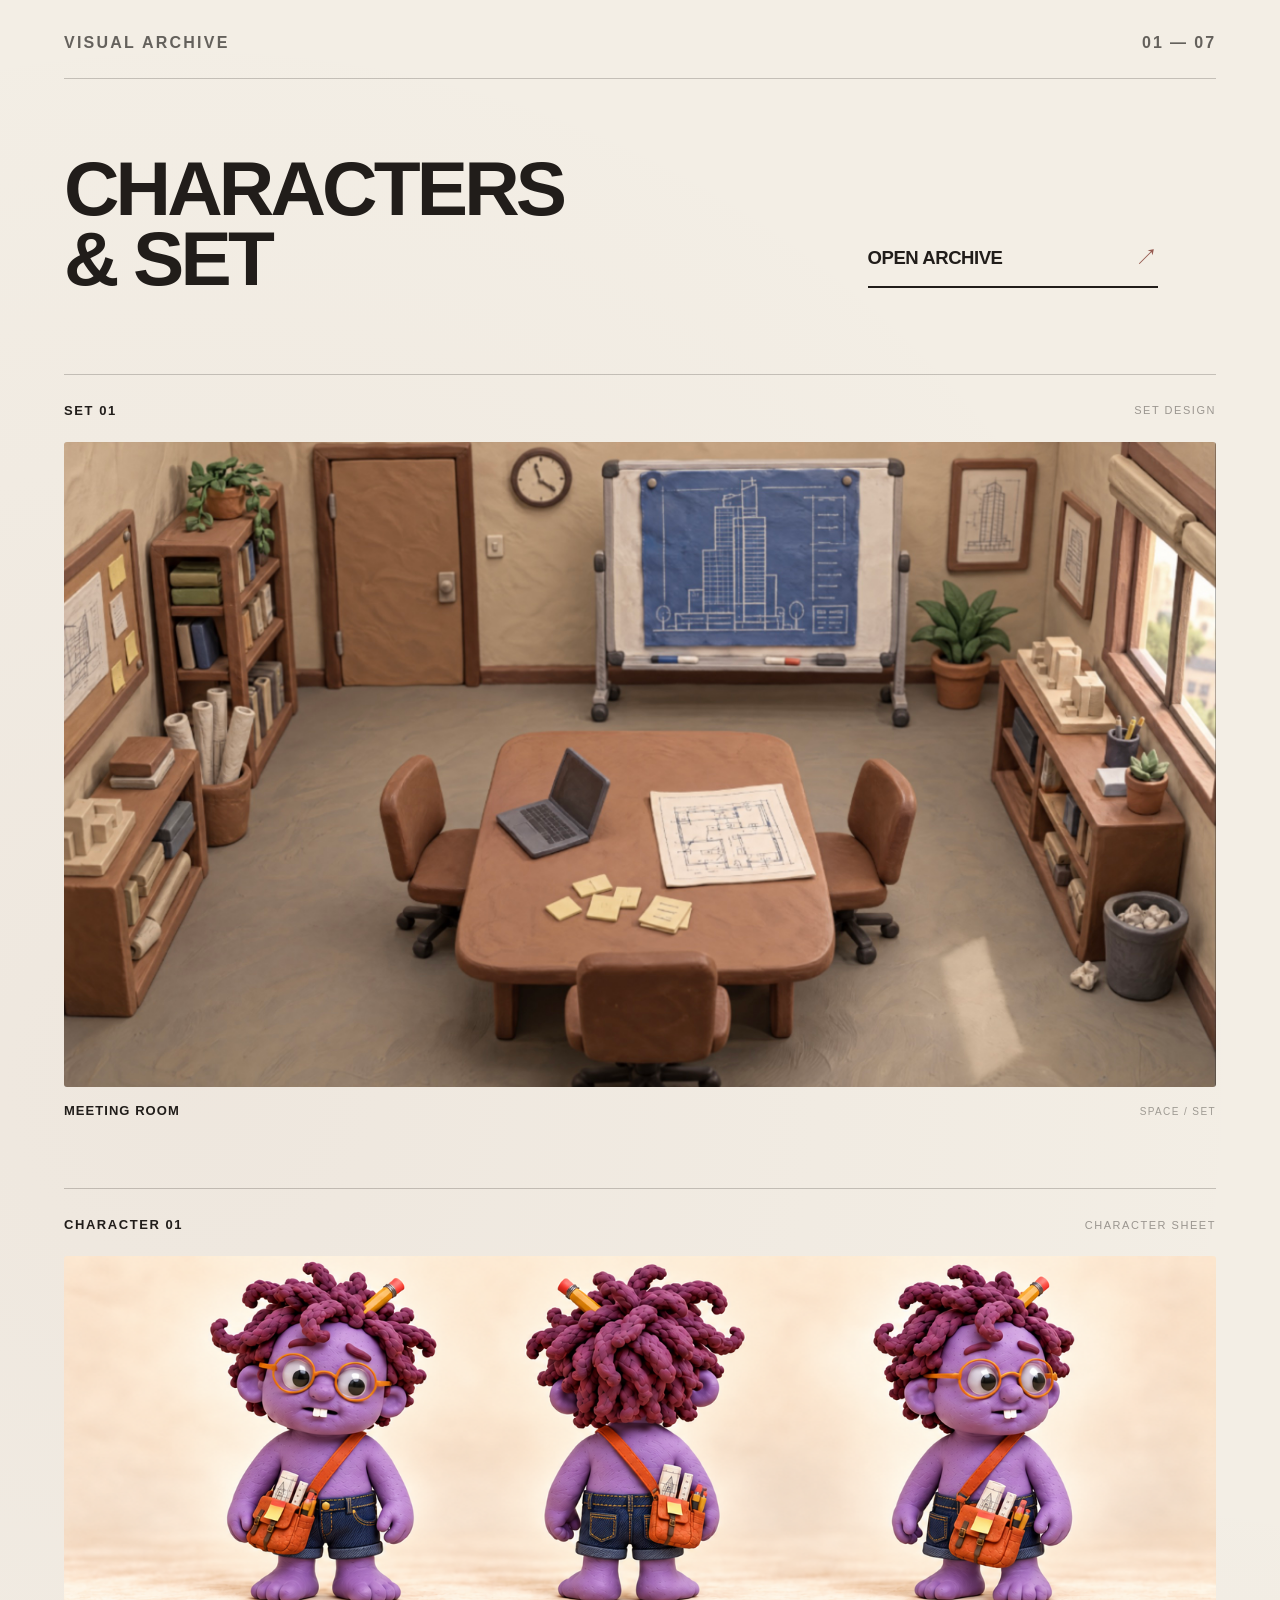
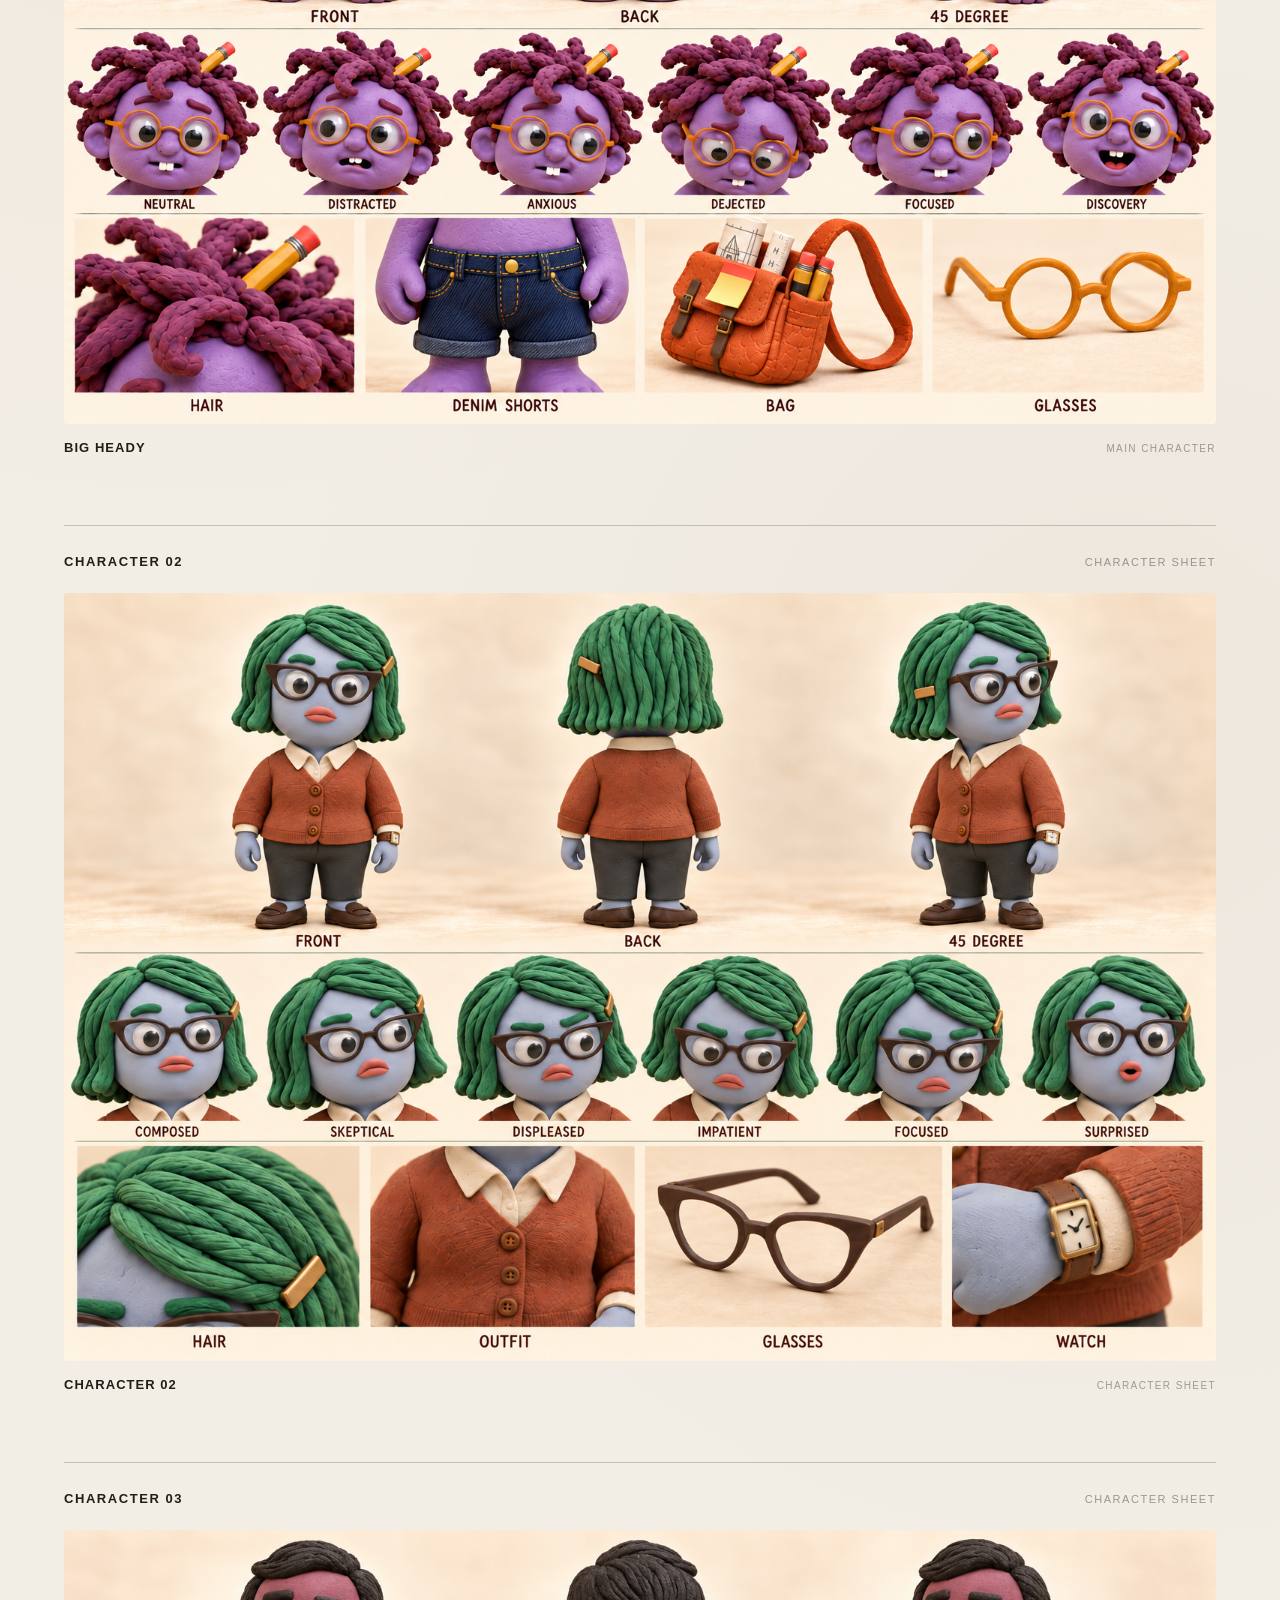
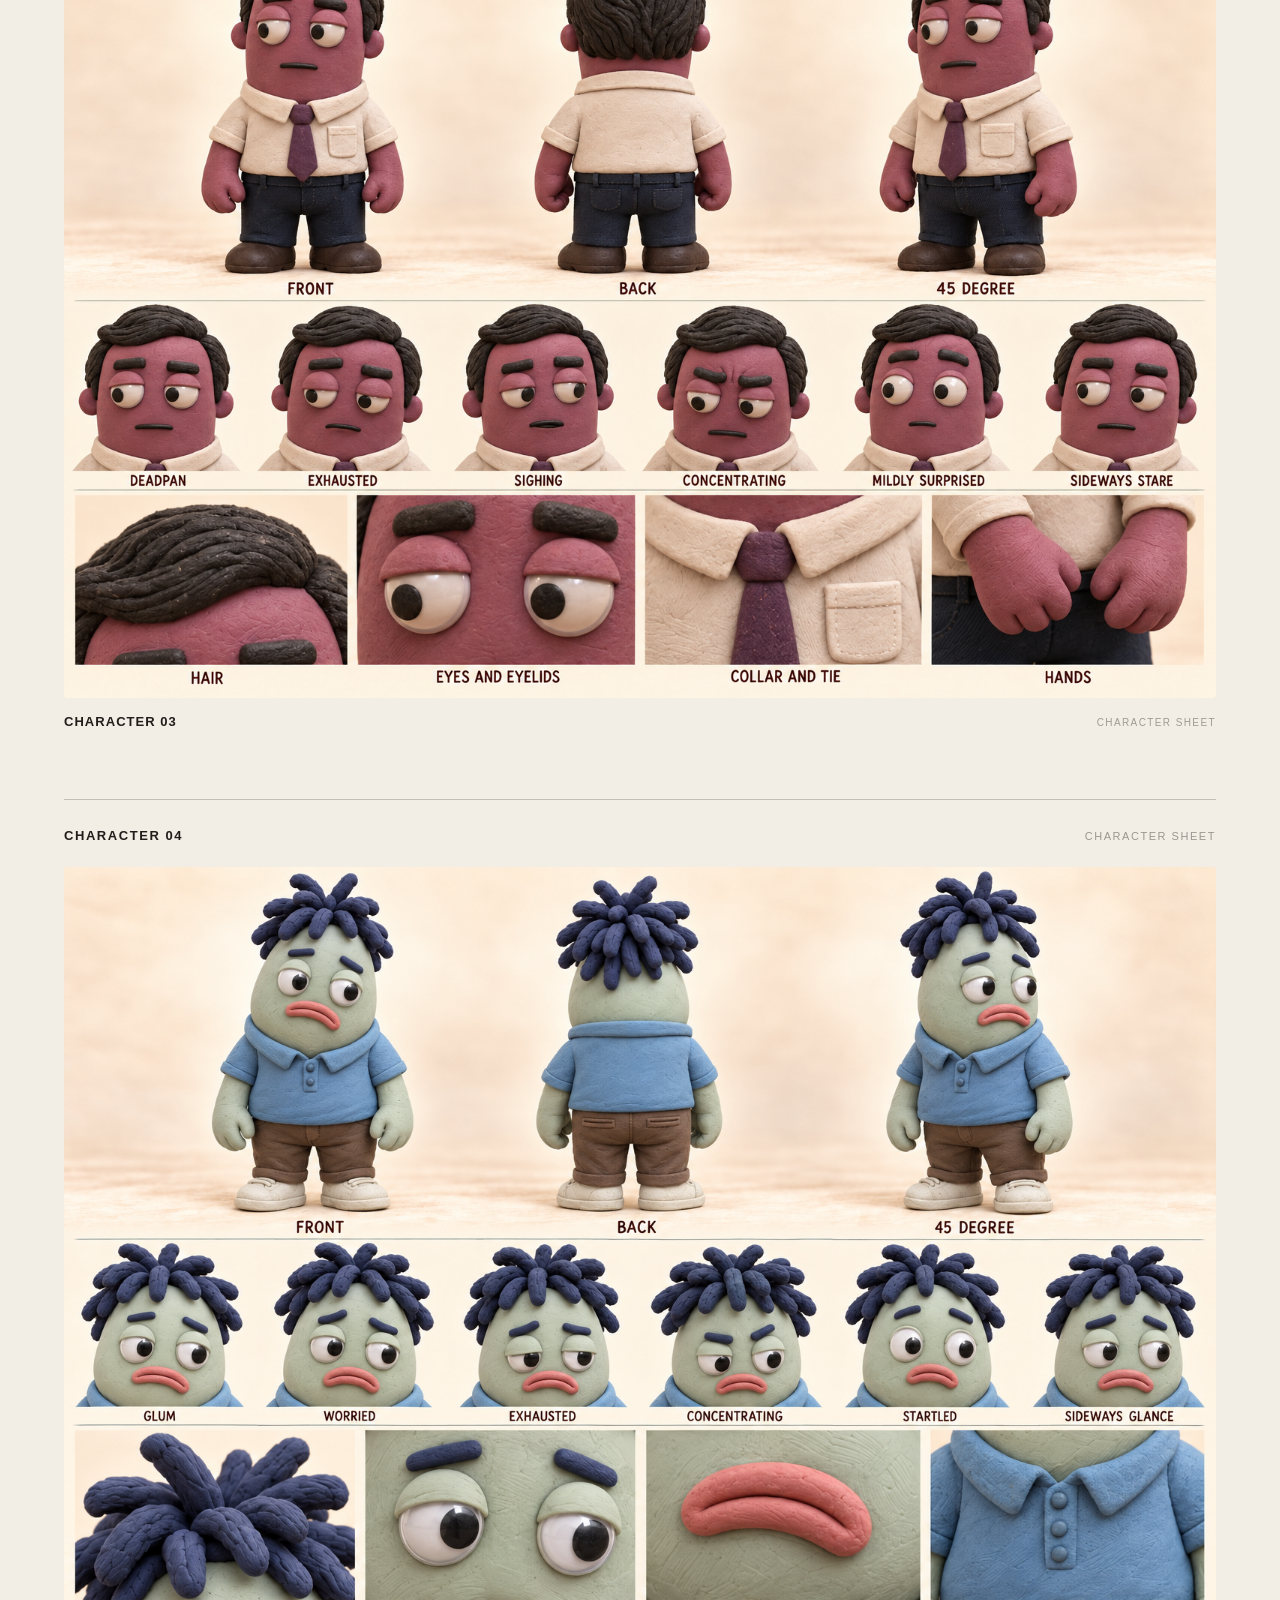
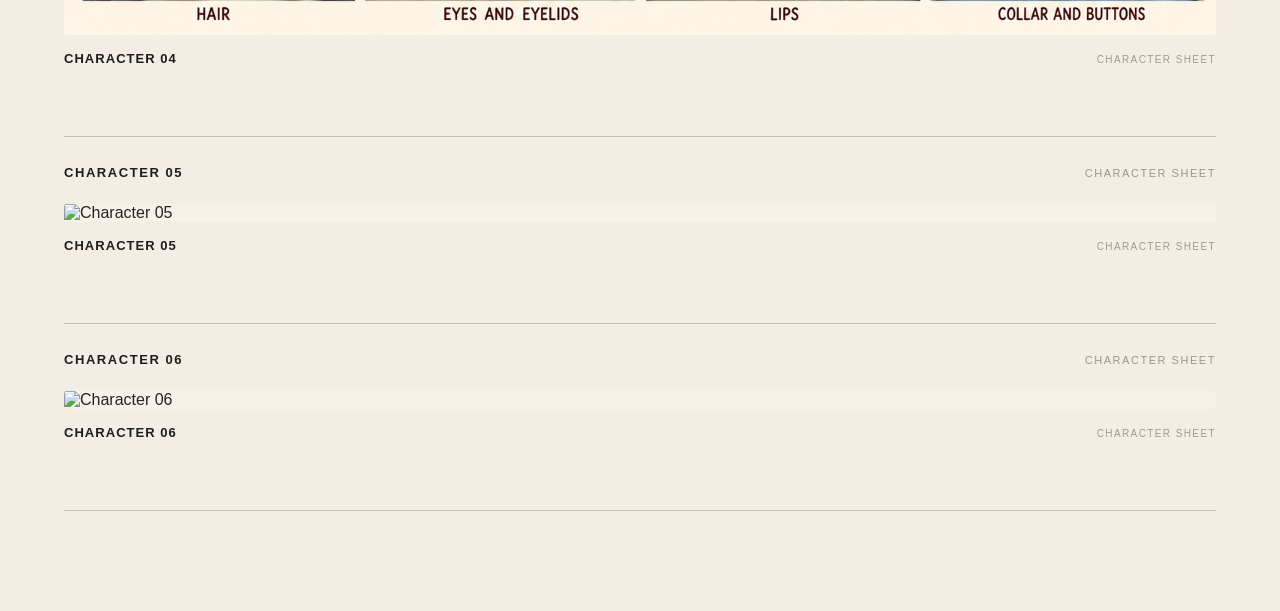
==== commit 02eb0bab: "Update character.html" ====
--- a/character.html
+++ b/character.html
@@ -1,8 +1,7 @@
- <!DOCTYPE html>
+<!DOCTYPE html>
 <html lang="ko">
 
 <head>
-
   <meta charset="UTF-8">
 
   <meta
@@ -10,381 +9,356 @@
     content="width=device-width, initial-scale=1.0"
   >
 
-  <title>
-    CHARACTER SHEET — TEAM 10
-  </title>
-
-
-  <link rel="preconnect" href="https://fonts.googleapis.com">
-
-  <link
-    rel="preconnect"
-    href="https://fonts.gstatic.com"
-    crossorigin
-  >
-
-  <link
-    href="https://fonts.googleapis.com/css2?family=DM+Sans:wght@400;500;600;700&family=Noto+Sans+KR:wght@400;500;600;700&display=swap"
-    rel="stylesheet"
-  >
-
-  <link
-    rel="stylesheet"
-    href="./style.css"
-  >
-
+  <title>CHARACTERS & SET</title>
+
+  <link rel="stylesheet" href="style.css">
 
   <style>
+
+    /* =====================================================
+       CHARACTERS & SET
+    ====================================================== */
 
     .character-page {
       min-height: 100vh;
-
-      padding:
-        70px
-        4.5vw
-        120px;
-    }
-
-
-    .character-page-heading {
-      max-width: 1380px;
-
-      margin: 0 auto 75px;
-
+      padding: 0 5vw 100px;
+    }
+
+
+    /* =====================================================
+       TOP BAR
+    ====================================================== */
+
+    .character-top {
+      display: flex;
+      justify-content: space-between;
+      align-items: center;
+
+      padding: 34px 0 26px;
+
+      border-bottom: 1px solid rgba(28, 25, 22, 0.22);
+    }
+
+
+    /* VISUAL ARCHIVE */
+
+    .character-top-left {
+      font-size: 16px;
+      font-weight: 600;
+
+      letter-spacing: 0.14em;
+
+      text-transform: uppercase;
+
+      color: rgba(33, 29, 26, 0.68);
+    }
+
+
+    /* 01 — 07 */
+
+    .character-top-count {
+      font-size: 16px;
+      font-weight: 600;
+
+      letter-spacing: 0.12em;
+
+      color: rgba(33, 29, 26, 0.68);
+    }
+
+
+
+    /* =====================================================
+       INTRO
+    ====================================================== */
+
+    .character-intro {
       display: grid;
 
       grid-template-columns:
-        1.1fr
-        0.6fr;
+        minmax(0, 1.35fr)
+        minmax(280px, 0.65fr);
 
       gap: 80px;
 
       align-items: end;
-    }
-
-
-    .character-kicker {
+
+      padding: 75px 0 80px;
+    }
+
+
+    /* BIG TITLE */
+
+    .character-title {
+      margin: 0;
+
+      font-size: clamp(42px, 6vw, 82px);
+
+      line-height: 0.91;
+
+      letter-spacing: -0.05em;
+
+      font-weight: 700;
+
+      color: #211d1a;
+    }
+
+    .character-title span {
       display: block;
-
-      margin-bottom: 21px;
-
-      font-family:
-        var(--font-en);
-
+    }
+
+
+
+    /* =====================================================
+       OPEN ARCHIVE
+    ====================================================== */
+
+    .character-intro-action {
+      display: flex;
+
+      align-items: flex-end;
+
+      justify-content: flex-start;
+
+      padding-bottom: 6px;
+    }
+
+
+    .archive-link {
+      display: inline-flex;
+
+      align-items: center;
+
+      justify-content: space-between;
+
+      gap: 36px;
+
+      min-width: 290px;
+
+      padding-bottom: 12px;
+
+      color: #211d1a;
+
+      text-decoration: none;
+
+      font-size: clamp(18px, 1.45vw, 24px);
+
+      font-weight: 700;
+
+      letter-spacing: -0.025em;
+
+      border-bottom: 2px solid #211d1a;
+
+      transition:
+        gap 0.25s ease,
+        opacity 0.25s ease;
+    }
+
+
+    .archive-arrow {
+      color: #965a50;
+
+      font-size: 1.25em;
+
+      font-weight: 400;
+
+      transform: translateY(-1px);
+    }
+
+
+    .archive-link:hover {
+      gap: 46px;
+
+      opacity: 0.65;
+    }
+
+
+
+    /* =====================================================
+       ARCHIVE LIST
+    ====================================================== */
+
+    .character-list {
+      border-top: 1px solid rgba(28, 25, 22, 0.22);
+
+      scroll-margin-top: 30px;
+    }
+
+
+    .character-item {
+      padding: 28px 0 70px;
+
+      border-bottom: 1px solid rgba(28, 25, 22, 0.22);
+    }
+
+
+
+    /* =====================================================
+       CARD META
+    ====================================================== */
+
+    .character-meta {
+      display: flex;
+
+      justify-content: space-between;
+
+      align-items: center;
+
+      margin-bottom: 24px;
+    }
+
+
+    .character-number {
+      font-size: 13px;
+
+      font-weight: 600;
+
+      letter-spacing: 0.12em;
+
+      color: #211d1a;
+    }
+
+
+    .character-type {
+      font-size: 11px;
+
+      letter-spacing: 0.14em;
+
+      color: rgba(33, 29, 26, 0.42);
+    }
+
+
+
+    /* =====================================================
+       IMAGE
+    ====================================================== */
+
+    .character-image-wrap {
+      position: relative;
+
+      overflow: hidden;
+
+      background: rgba(255, 255, 255, 0.2);
+
+      border-radius: 3px;
+    }
+
+
+    .character-image {
+      display: block;
+
+      width: 100%;
+
+      height: auto;
+
+      object-fit: cover;
+
+      transition:
+        transform 0.55s cubic-bezier(.2,.8,.2,1);
+    }
+
+
+    .character-image-wrap:hover .character-image {
+      transform: scale(1.01);
+    }
+
+
+
+    /* =====================================================
+       IMAGE CAPTION
+    ====================================================== */
+
+    .character-caption {
+      display: flex;
+
+      justify-content: space-between;
+
+      align-items: baseline;
+
+      gap: 30px;
+
+      margin-top: 16px;
+    }
+
+
+    .character-name {
+      font-size: 13px;
+
+      font-weight: 600;
+
+      letter-spacing: 0.08em;
+
+      color: #211d1a;
+    }
+
+
+    .character-category {
       font-size: 10px;
 
-      font-weight: 600;
-
-      letter-spacing: 0.13em;
-
-      color:
-        var(--clay-dark);
-    }
-
-
-    .character-page-heading h1 {
-      margin: 0;
-
-      font-family:
-        var(--font-en);
-
-      font-size:
-        clamp(
-          72px,
-          9vw,
-          138px
-        );
-
-      font-weight: 700;
-
-      line-height: 0.8;
-
-      letter-spacing:
-        -0.075em;
-    }
-
-
-    .character-intro {
-      max-width: 430px;
-
-      margin: 0;
-
-      padding-bottom: 5px;
-
-      font-size: 13px;
-
-      line-height: 1.95;
-
-      color:
-        var(--ink-soft);
-
-      word-break:
-        keep-all;
-    }
-
-
-    /* ===============================================
-       GALLERY
-    =============================================== */
-
-    .character-gallery {
-      max-width: 1380px;
-
-      margin: 0 auto;
-
-      display: grid;
-
-      grid-template-columns:
-        repeat(2, 1fr);
-
-      gap: 20px;
-    }
-
-
-    .character-card {
-      overflow: hidden;
-
-      border:
-        1px solid
-        var(--line);
-
-      border-radius:
-        21px 18px 23px 19px;
-
-      background:
-        #e6dbcf;
-
-      transition:
-        transform
-        0.3s ease,
-        box-shadow
-        0.3s ease;
-    }
-
-
-    .character-card:hover {
-      transform:
-        translateY(-4px);
-
-      box-shadow:
-        0 18px 40px
-        rgba(
-          70,
-          52,
-          44,
-          0.07
-        );
-    }
-
-
-    .character-image {
-      position: relative;
-
-      overflow: hidden;
-
-      aspect-ratio:
-        16 / 10;
-
-      display: flex;
-
-      align-items: center;
-
-      justify-content: center;
-
-      background:
-        radial-gradient(
-          circle
-          at 25% 20%,
-          rgba(
-            255,
-            255,
-            255,
-            0.45
-          ),
-          transparent
-          24%
-        ),
-        #ddd0c2;
-    }
-
-
-    .character-image img {
-      width: 100%;
-      height: 100%;
-
-      object-fit: cover;
-
-      transition:
-        transform
-        0.5s
-        cubic-bezier(
-          .2,
-          .8,
-          .2,
-          1
-        );
-    }
-
-
-    .character-card:hover
-    .character-image img {
-      transform:
-        scale(1.025);
-    }
-
-
-    .image-placeholder {
-      position: absolute;
-
-      inset: 0;
-
-      display: flex;
-
-      flex-direction: column;
-
-      align-items: center;
-
-      justify-content: center;
-
-      gap: 8px;
-
-      color:
-        #96887e;
-    }
-
-
-    .image-placeholder span {
-      font-family:
-        var(--font-en);
-
-      font-size: 10px;
-
-      font-weight: 600;
-
-      letter-spacing:
-        0.12em;
-    }
-
-
-    .image-placeholder strong {
-      font-family:
-        var(--font-en);
-
-      font-size: 18px;
-
-      font-weight: 600;
-
-      letter-spacing:
-        -0.03em;
-    }
-
-
-    .character-caption {
-      min-height: 78px;
-
-      padding:
-        17px
-        20px;
-
-      display: flex;
-
-      align-items: center;
-
-      justify-content:
-        space-between;
-    }
-
-
-    .character-caption strong {
-      font-family:
-        var(--font-en);
-
-      font-size: 13px;
-
-      font-weight: 600;
-
-      letter-spacing:
-        -0.02em;
-    }
-
-
-    .character-caption span {
-      font-family:
-        var(--font-en);
-
-      font-size: 9px;
-
-      letter-spacing:
-        0.09em;
-
-      color:
-        var(--ink-faint);
-    }
-
-
-    .back-home {
-      max-width: 1380px;
-
-      margin:
-        65px
-        auto
-        0;
-
-      padding-top:
-        25px;
-
-      border-top:
-        1px solid
-        var(--line);
-    }
-
-
-    .back-home a {
-      font-family:
-        var(--font-en);
-
-      font-size: 12px;
-
-      font-weight: 600;
-
-      letter-spacing:
-        0.02em;
-    }
-
-
-    @media
-    (max-width: 800px) {
-
-      .character-page-heading {
-        grid-template-columns:
-          1fr;
-
-        gap: 40px;
-      }
-
-
-      .character-gallery {
-        grid-template-columns:
-          1fr;
-      }
-
-    }
-
-
-    @media
-    (max-width: 600px) {
+      letter-spacing: 0.14em;
+
+      color: rgba(33, 29, 26, 0.4);
+    }
+
+
+
+    /* =====================================================
+       MOBILE
+    ====================================================== */
+
+    @media (max-width: 760px) {
 
       .character-page {
-        padding:
-          55px
-          20px
-          90px;
-      }
-
-
-      .character-page-heading h1 {
-        font-size:
-          17vw;
+        padding-left: 22px;
+        padding-right: 22px;
+      }
+
+
+      .character-top {
+        padding: 24px 0 20px;
+      }
+
+
+      .character-top-left,
+      .character-top-count {
+        font-size: 13px;
+      }
+
+
+      .character-intro {
+        grid-template-columns: 1fr;
+
+        gap: 45px;
+
+        padding: 55px 0 60px;
+      }
+
+
+      .character-title {
+        font-size: clamp(48px, 16vw, 72px);
+      }
+
+
+      .character-intro-action {
+        padding-bottom: 0;
+      }
+
+
+      .archive-link {
+        width: 100%;
+
+        min-width: 0;
+
+        font-size: 18px;
+      }
+
+
+      .character-item {
+        padding-bottom: 48px;
+      }
+
+
+      .character-meta {
+        margin-bottom: 16px;
       }
 
     }
@@ -396,235 +370,403 @@
 
 <body>
 
-  <div class="page-noise"></div>
-
-
-  <!-- HEADER -->
-
-  <header class="site-header">
-
-    <a
-      href="./index.html"
-      class="brand"
+
+  <main class="character-page">
+
+
+    <!-- =================================================
+         TOP
+    ================================================== -->
+
+    <header class="character-top">
+
+      <div class="character-top-left">
+        VISUAL ARCHIVE
+      </div>
+
+      <div class="character-top-count">
+        01 — 07
+      </div>
+
+    </header>
+
+
+
+    <!-- =================================================
+         TITLE
+    ================================================== -->
+
+    <section class="character-intro">
+
+      <h1 class="character-title">
+
+        <span>CHARACTERS</span>
+
+        <span>&amp; SET</span>
+
+      </h1>
+
+
+      <div class="character-intro-action">
+
+        <a
+          href="#characterArchive"
+          class="archive-link"
+        >
+
+          <span>
+            OPEN ARCHIVE
+          </span>
+
+          <span class="archive-arrow">
+            ↗
+          </span>
+
+        </a>
+
+      </div>
+
+    </section>
+
+
+
+    <!-- =================================================
+         ARCHIVE
+    ================================================== -->
+
+    <section
+      class="character-list"
+      id="characterArchive"
     >
 
-      <strong>
-        TEAM 10
-      </strong>
-
-      <span>
-        성균관대학교 영상학과 · AI기반영상제작워크샵
-      </span>
-
-    </a>
-
-
-    <nav class="main-nav">
-
-      <a href="./index.html#project">
-        PROJECT
-      </a>
-
-      <a href="./index.html#archive">
-        30 DAYS
-      </a>
-
-      <a href="./character.html">
-        CHARACTER SHEET
-        <span>↗</span>
-      </a>
-
-    </nav>
-
-  </header>
-
-
-
-  <main class="character-page">
-
-    <section class="character-page-heading">
-
-      <div>
-
-        <span class="character-kicker">
-          VISUAL DEVELOPMENT · 01—07
-        </span>
-
-        <h1>
-          CHARACTER<br>
-          SHEET
-        </h1>
-
-      </div>
-
-
-      <p class="character-intro">
-
-        프로젝트에 등장하는 캐릭터의 형태,
-        표정, 의상과 시각적 특징을 정리한
-        비주얼 아카이브입니다.
-
-      </p>
+
+      <!-- =================================================
+           SET 01
+      ================================================== -->
+
+      <article class="character-item">
+
+        <div class="character-meta">
+
+          <div class="character-number">
+            SET 01
+          </div>
+
+          <div class="character-type">
+            SET DESIGN
+          </div>
+
+        </div>
+
+
+        <div class="character-image-wrap">
+
+          <img
+            src="character-01.png"
+            alt="Meeting room set"
+            class="character-image"
+          >
+
+        </div>
+
+
+        <div class="character-caption">
+
+          <div class="character-name">
+            MEETING ROOM
+          </div>
+
+          <div class="character-category">
+            SPACE / SET
+          </div>
+
+        </div>
+
+      </article>
+
+
+
+      <!-- =================================================
+           CHARACTER 01
+      ================================================== -->
+
+      <article class="character-item">
+
+        <div class="character-meta">
+
+          <div class="character-number">
+            CHARACTER 01
+          </div>
+
+          <div class="character-type">
+            CHARACTER SHEET
+          </div>
+
+        </div>
+
+
+        <div class="character-image-wrap">
+
+          <img
+            src="character-02.png"
+            alt="Big Heady character sheet"
+            class="character-image"
+          >
+
+        </div>
+
+
+        <div class="character-caption">
+
+          <div class="character-name">
+            BIG HEADY
+          </div>
+
+          <div class="character-category">
+            MAIN CHARACTER
+          </div>
+
+        </div>
+
+      </article>
+
+
+
+      <!-- =================================================
+           CHARACTER 02
+      ================================================== -->
+
+      <article class="character-item">
+
+        <div class="character-meta">
+
+          <div class="character-number">
+            CHARACTER 02
+          </div>
+
+          <div class="character-type">
+            CHARACTER SHEET
+          </div>
+
+        </div>
+
+
+        <div class="character-image-wrap">
+
+          <img
+            src="character-03.png"
+            alt="Character 02"
+            class="character-image"
+          >
+
+        </div>
+
+
+        <div class="character-caption">
+
+          <div class="character-name">
+            CHARACTER 02
+          </div>
+
+          <div class="character-category">
+            CHARACTER SHEET
+          </div>
+
+        </div>
+
+      </article>
+
+
+
+      <!-- =================================================
+           CHARACTER 03
+      ================================================== -->
+
+      <article class="character-item">
+
+        <div class="character-meta">
+
+          <div class="character-number">
+            CHARACTER 03
+          </div>
+
+          <div class="character-type">
+            CHARACTER SHEET
+          </div>
+
+        </div>
+
+
+        <div class="character-image-wrap">
+
+          <img
+            src="character-04.png"
+            alt="Character 03"
+            class="character-image"
+          >
+
+        </div>
+
+
+        <div class="character-caption">
+
+          <div class="character-name">
+            CHARACTER 03
+          </div>
+
+          <div class="character-category">
+            CHARACTER SHEET
+          </div>
+
+        </div>
+
+      </article>
+
+
+
+      <!-- =================================================
+           CHARACTER 04
+      ================================================== -->
+
+      <article class="character-item">
+
+        <div class="character-meta">
+
+          <div class="character-number">
+            CHARACTER 04
+          </div>
+
+          <div class="character-type">
+            CHARACTER SHEET
+          </div>
+
+        </div>
+
+
+        <div class="character-image-wrap">
+
+          <img
+            src="character-05.png"
+            alt="Character 04"
+            class="character-image"
+          >
+
+        </div>
+
+
+        <div class="character-caption">
+
+          <div class="character-name">
+            CHARACTER 04
+          </div>
+
+          <div class="character-category">
+            CHARACTER SHEET
+          </div>
+
+        </div>
+
+      </article>
+
+
+
+      <!-- =================================================
+           CHARACTER 05
+      ================================================== -->
+
+      <article class="character-item">
+
+        <div class="character-meta">
+
+          <div class="character-number">
+            CHARACTER 05
+          </div>
+
+          <div class="character-type">
+            CHARACTER SHEET
+          </div>
+
+        </div>
+
+
+        <div class="character-image-wrap">
+
+          <img
+            src="character-06.png"
+            alt="Character 05"
+            class="character-image"
+          >
+
+        </div>
+
+
+        <div class="character-caption">
+
+          <div class="character-name">
+            CHARACTER 05
+          </div>
+
+          <div class="character-category">
+            CHARACTER SHEET
+          </div>
+
+        </div>
+
+      </article>
+
+
+
+      <!-- =================================================
+           CHARACTER 06
+      ================================================== -->
+
+      <article class="character-item">
+
+        <div class="character-meta">
+
+          <div class="character-number">
+            CHARACTER 06
+          </div>
+
+          <div class="character-type">
+            CHARACTER SHEET
+          </div>
+
+        </div>
+
+
+        <div class="character-image-wrap">
+
+          <img
+            src="character-07.png"
+            alt="Character 06"
+            class="character-image"
+          >
+
+        </div>
+
+
+        <div class="character-caption">
+
+          <div class="character-name">
+            CHARACTER 06
+          </div>
+
+          <div class="character-category">
+            CHARACTER SHEET
+          </div>
+
+        </div>
+
+      </article>
+
 
     </section>
 
 
-
-    <section
-      class="character-gallery"
-      id="characterGallery"
-    ></section>
-
-
-    <div class="back-home">
-
-      <a href="./index.html">
-        ← BACK TO PROJECT
-      </a>
-
-    </div>
-
   </main>
 
 
-
-  <footer class="site-footer">
-
-    <div>
-
-      <strong>
-        TEAM 10
-      </strong>
-
-      <span>
-        성균관대학교 영상학과 · AI기반영상제작워크샵
-      </span>
-
-    </div>
-
-    <span>
-      CHARACTER ARCHIVE · 2026
-    </span>
-
-  </footer>
-
-
-
-  <script>
-
-    const gallery =
-      document.getElementById(
-        "characterGallery"
-      );
-
-
-    for (
-      let i = 1;
-      i <= 7;
-      i++
-    ) {
-
-      const number =
-        String(i).padStart(
-          2,
-          "0"
-        );
-
-
-      const card =
-        document.createElement(
-          "article"
-        );
-
-
-      card.className =
-        "character-card";
-
-
-      card.innerHTML = `
-
-        <div class="character-image">
-
-          <div
-            class="image-placeholder"
-          >
-
-            <span>
-              CHARACTER ARCHIVE
-            </span>
-
-            <strong>
-              ${number}
-            </strong>
-
-          </div>
-
-
-          <img
-            src="./character-${number}.png"
-            alt="Character ${number}"
-          >
-
-        </div>
-
-
-        <div
-          class="character-caption"
-        >
-
-          <strong>
-            CHARACTER ${number}
-          </strong>
-
-          <span>
-            CHARACTER SHEET
-          </span>
-
-        </div>
-
-      `;
-
-
-      const image =
-        card.querySelector("img");
-
-
-      const placeholder =
-        card.querySelector(
-          ".image-placeholder"
-        );
-
-
-      image.addEventListener(
-        "load",
-        () => {
-
-          placeholder.style.display =
-            "none";
-
-        }
-      );
-
-
-      image.addEventListener(
-        "error",
-        () => {
-
-          image.style.display =
-            "none";
-
-          placeholder.style.display =
-            "flex";
-
-        }
-      );
-
-
-      gallery.appendChild(card);
-
-    }
-
-  </script>
-
 </body>
+
 </html>
--- a/style.css
+++ b/style.css
@@ -1,26 +1,24 @@
 /* =========================================================
-   ROOT
+   VARIABLES
 ========================================================= */
 
 :root {
-  --paper: #f4efe7;
-  --paper-light: #faf7f1;
-
-  --ink: #211d1b;
-  --ink-soft: #554b46;
-
-  --line: #d6cbc0;
-
-  --clay: #9d5f5c;
-  --clay-dark: #71413f;
-  --clay-light: #ead9d3;
-
-  --brown: #775b4d;
-  --cream: #e7d6be;
-
-  --green: #667363;
-
-  --radius: 22px;
+  --paper: #f3eee5;
+  --paper-light: #faf6ef;
+  --paper-dark: #e8ded1;
+
+  --ink: #292320;
+  --ink-soft: #665d57;
+  --ink-faint: #958a82;
+
+  --line: rgba(73, 60, 53, 0.19);
+
+  --clay: #9a6961;
+  --clay-dark: #744b46;
+  --clay-light: #dfc6bd;
+
+  --mud: #756358;
+  --sage: #6f7867;
 
   --font-en: "DM Sans", sans-serif;
   --font-ko: "Noto Sans KR", sans-serif;
@@ -41,10 +39,40 @@
 
 body {
   margin: 0;
-  background: var(--paper);
+
+  background:
+    radial-gradient(
+      circle at 15% 20%,
+      rgba(154, 105, 97, 0.055),
+      transparent 24%
+    ),
+    radial-gradient(
+      circle at 87% 43%,
+      rgba(117, 99, 88, 0.05),
+      transparent 26%
+    ),
+    var(--paper);
+
   color: var(--ink);
+
   font-family: var(--font-ko);
+
   -webkit-font-smoothing: antialiased;
+
+  overflow-x: hidden;
+}
+
+body.detail-open {
+  overflow: hidden;
+}
+
+button,
+input {
+  font: inherit;
+}
+
+button {
+  color: inherit;
 }
 
 a {
@@ -52,13 +80,30 @@
   text-decoration: none;
 }
 
-button {
-  font: inherit;
-}
-
 img {
   display: block;
-  width: 100%;
+  max-width: 100%;
+}
+
+
+/* =========================================================
+   SUBTLE MATERIAL TEXTURE
+========================================================= */
+
+.page-noise {
+  position: fixed;
+  inset: 0;
+
+  z-index: 9999;
+
+  pointer-events: none;
+
+  opacity: 0.24;
+
+  mix-blend-mode: multiply;
+
+  background-image:
+    url("data:image/svg+xml,%3Csvg viewBox='0 0 180 180' xmlns='http://www.w3.org/2000/svg'%3E%3Cfilter id='noise'%3E%3CfeTurbulence type='fractalNoise' baseFrequency='.72' numOctaves='4' stitchTiles='stitch'/%3E%3C/filter%3E%3Crect width='100%25' height='100%25' filter='url(%23noise)' opacity='.035'/%3E%3C/svg%3E");
 }
 
 
@@ -67,9 +112,9 @@
 ========================================================= */
 
 .site-header {
-  min-height: 112px;
-
-  padding: 25px 4vw;
+  min-height: 116px;
+
+  padding: 24px 4.5vw;
 
   display: flex;
   align-items: center;
@@ -77,54 +122,64 @@
 
   border-bottom: 1px solid var(--line);
 
-  background: rgba(244, 239, 231, 0.96);
-
-  position: sticky;
-  top: 0;
-  z-index: 50;
-
-  backdrop-filter: blur(10px);
+  position: relative;
+  z-index: 20;
 }
 
 
 .brand {
   display: flex;
   flex-direction: column;
-  gap: 5px;
-}
-
-
-.brand-title {
-  font-family: var(--font-en);
-  font-size: 25px;
+
+  gap: 7px;
+}
+
+
+.brand strong {
+  font-family: var(--font-en);
+
+  font-size: 26px;
   line-height: 1;
+
   font-weight: 700;
-  letter-spacing: -0.04em;
-}
-
-
-.brand-sub {
+
+  letter-spacing: -0.045em;
+}
+
+
+.brand span {
   font-size: 12px;
-  line-height: 1.6;
+
   color: var(--ink-soft);
+
+  letter-spacing: -0.015em;
 }
 
 
 .main-nav {
   display: flex;
   align-items: center;
-  gap: 38px;
+
+  gap: 42px;
 }
 
 
 .main-nav a {
-  font-family: var(--font-en);
+  position: relative;
+
+  font-family: var(--font-en);
+
   font-size: 16px;
   font-weight: 600;
 
-  letter-spacing: -0.02em;
-
-  position: relative;
+  letter-spacing: -0.025em;
+}
+
+
+.main-nav a span {
+  margin-left: 3px;
+
+  color: var(--clay-dark);
 }
 
 
@@ -134,7 +189,7 @@
   position: absolute;
 
   left: 0;
-  bottom: -6px;
+  bottom: -7px;
 
   width: 0;
   height: 2px;
@@ -154,164 +209,304 @@
    PROJECT
 ========================================================= */
 
-.project-intro {
-  padding: 70px 4vw 100px;
-}
-
-
-.intro-label {
-  font-family: var(--font-en);
-
-  font-size: 13px;
+.project-section {
+  min-height: 730px;
+
+  padding: 70px 4.5vw 110px;
+
+  position: relative;
+}
+
+
+.project-kicker {
+  display: flex;
+  align-items: center;
+
+  gap: 14px;
+
+  margin-bottom: 60px;
+
+  font-family: var(--font-en);
+
+  font-size: 11px;
   font-weight: 600;
 
-  letter-spacing: 0.12em;
-
-  margin-bottom: 45px;
+  letter-spacing: 0.13em;
 
   color: var(--clay-dark);
 }
 
 
-.intro-grid {
+.kicker-line {
+  width: 45px;
+  height: 1px;
+
+  background: var(--clay);
+}
+
+
+.project-layout {
   display: grid;
 
   grid-template-columns:
-    minmax(400px, 1.05fr)
-    minmax(350px, 0.95fr);
-
-  gap: 8vw;
-}
-
-
-.intro-title-wrap {
+    minmax(480px, 0.92fr)
+    minmax(440px, 0.78fr);
+
+  justify-content: space-between;
+
+  gap: 10vw;
+
+  max-width: 1500px;
+
+  margin: 0 auto;
+}
+
+
+.project-title-area {
   position: relative;
-}
-
-
-.project-title {
+
+  min-height: 430px;
+}
+
+
+.project-title-area h1 {
   margin: 0;
 
-  font-family: var(--font-en);
-
-  font-size: clamp(64px, 8.3vw, 138px);
-  line-height: 0.79;
+  position: relative;
+  z-index: 2;
+
+  font-family: var(--font-en);
+
+  font-size: clamp(72px, 7.4vw, 122px);
+  font-weight: 700;
+
+  line-height: 0.83;
 
   letter-spacing: -0.075em;
-
-  font-weight: 700;
-}
-
-
-.working-title {
-  display: inline-block;
-
-  margin-top: 28px;
-
-  padding: 7px 12px;
-
-  border: 1px solid var(--line);
-  border-radius: 999px;
+}
+
+
+/* CLAY-LIKE ABSTRACT MARKS */
+
+.clay-mark {
+  position: absolute;
+
+  pointer-events: none;
+
+  background:
+    radial-gradient(
+      circle at 32% 28%,
+      rgba(255,255,255,0.4),
+      transparent 25%
+    ),
+    var(--clay-light);
+
+  box-shadow:
+    inset -8px -10px 18px rgba(92, 60, 54, 0.08),
+    0 10px 25px rgba(80, 59, 51, 0.05);
+}
+
+
+.clay-mark-one {
+  width: 58px;
+  height: 44px;
+
+  left: -20px;
+  bottom: 15px;
+
+  border-radius:
+    46% 54% 42% 58% /
+    55% 38% 62% 45%;
+
+  transform: rotate(-14deg);
+}
+
+
+.clay-mark-two {
+  width: 25px;
+  height: 25px;
+
+  right: 7%;
+  top: 2%;
+
+  background: #b49a85;
+
+  border-radius:
+    54% 46% 58% 42% /
+    44% 58% 42% 56%;
+
+  transform: rotate(18deg);
+}
+
+
+.project-copy {
+  padding-top: 16px;
+
+  max-width: 570px;
+
+  margin-left: auto;
+}
+
+
+.project-copy-block {
+  display: grid;
+
+  grid-template-columns: 42px 1fr;
+
+  gap: 20px;
+
+  padding: 0 0 36px;
+
+  margin-bottom: 36px;
+
+  border-bottom: 1px solid var(--line);
+}
+
+
+.copy-index {
+  padding-top: 2px;
+
+  font-family: var(--font-en);
 
   font-size: 11px;
-
-  color: var(--ink-soft);
-}
-
-
-.project-info {
-  padding-top: 8px;
-}
-
-
-.info-block {
-  display: grid;
-
-  grid-template-columns: 42px 1fr;
-
-  gap: 20px;
-
-  padding: 0 0 35px;
-  margin-bottom: 35px;
-
-  border-bottom: 1px solid var(--line);
-}
-
-
-.info-number {
-  font-family: var(--font-en);
-
-  font-size: 12px;
   font-weight: 600;
 
   color: var(--clay);
 }
 
 
-.info-label {
+.copy-title {
   display: block;
+
+  margin-bottom: 14px;
 
   font-family: var(--font-en);
 
   font-size: 13px;
   font-weight: 700;
 
-  letter-spacing: 0.08em;
-
-  margin-bottom: 14px;
-}
-
-
-.info-block p {
+  letter-spacing: 0.09em;
+}
+
+
+.project-copy-block p {
   margin: 0;
 
-  max-width: 620px;
+  max-width: 500px;
 
   font-size: 14px;
+  line-height: 1.95;
+
   font-weight: 400;
 
-  line-height: 1.9;
+  color: var(--ink-soft);
 
   word-break: keep-all;
-
-  color: var(--ink-soft);
 }
 
 
 .project-meta {
   display: grid;
+
   grid-template-columns: 1fr 1fr;
 
+  gap: 40px;
+
+  padding-left: 62px;
+
+  margin-top: 46px;
+}
+
+
+.project-meta div {
+  display: flex;
+  flex-direction: column;
+
+  gap: 8px;
+}
+
+
+.project-meta span {
+  font-family: var(--font-en);
+
+  font-size: 10px;
+  font-weight: 600;
+
+  letter-spacing: 0.11em;
+
+  color: var(--ink-faint);
+}
+
+
+.project-meta strong {
+  font-family: var(--font-en);
+
+  font-size: 14px;
+  font-weight: 600;
+
+  letter-spacing: -0.02em;
+}
+
+
+/* =========================================================
+   ARCHIVE TRANSITION
+========================================================= */
+
+.archive-transition {
+  max-width: 1500px;
+
+  margin: 0 auto;
+
+  padding: 0 4.5vw 65px;
+
+  display: grid;
+
+  grid-template-columns: 1fr auto 1fr;
+
+  align-items: center;
+
   gap: 30px;
-
-  margin-top: 42px;
-}
-
-
-.project-meta div {
-  display: flex;
-  flex-direction: column;
-
-  gap: 8px;
-}
-
-
-.project-meta span {
-  font-family: var(--font-en);
-
+}
+
+
+.transition-line {
+  height: 1px;
+
+  background: var(--line);
+}
+
+
+.transition-center {
+  display: flex;
+  align-items: center;
+
+  gap: 15px;
+
+  font-family: var(--font-en);
+}
+
+
+.transition-center > span:first-child {
+  font-size: 10px;
+  font-weight: 600;
+
+  letter-spacing: 0.13em;
+
+  color: var(--ink-faint);
+}
+
+
+.transition-center strong {
   font-size: 11px;
-  font-weight: 600;
-
-  letter-spacing: 0.1em;
-
-  color: var(--ink-soft);
-}
-
-
-.project-meta strong {
-  font-size: 13px;
-
-  line-height: 1.6;
+
+  color: var(--clay-dark);
+}
+
+
+.down-arrow {
+  font-size: 16px;
+
+  color: var(--clay);
 }
 
 
@@ -319,154 +514,116 @@
    ARCHIVE
 ========================================================= */
 
-.archive {
-  background: var(--paper-light);
+.archive-section {
+  padding: 70px 4.5vw 105px;
 
   border-top: 1px solid var(--line);
   border-bottom: 1px solid var(--line);
 
-  padding: 75px 4vw 95px;
-}
-
-
-.section-heading {
+  background:
+    radial-gradient(
+      circle at 80% 10%,
+      rgba(154,105,97,0.07),
+      transparent 23%
+    ),
+    var(--paper-light);
+}
+
+
+.archive-head {
+  max-width: 1180px;
+
+  margin: 0 auto 28px;
+
   display: flex;
   justify-content: space-between;
   align-items: flex-end;
-
-  margin-bottom: 38px;
-}
-
-
-.section-kicker {
-  font-family: var(--font-en);
-
-  font-size: 12px;
+}
+
+
+.archive-eyebrow {
+  display: block;
+
+  margin-bottom: 8px;
+
+  font-family: var(--font-en);
+
+  font-size: 10px;
   font-weight: 600;
 
-  letter-spacing: 0.12em;
-
-  color: var(--clay);
-}
-
-
-.section-heading h2 {
-  margin: 7px 0 0;
-
-  font-family: var(--font-en);
-
-  font-size: clamp(42px, 5vw, 72px);
-  line-height: 1;
-
-  letter-spacing: -0.055em;
-}
-
-
-.archive-progress {
-  display: flex;
-  align-items: baseline;
-
-  gap: 7px;
-
-  font-family: var(--font-en);
-  font-size: 15px;
+  letter-spacing: 0.13em;
+
+  color: var(--clay-dark);
+}
+
+
+.archive-head h2 {
+  margin: 0;
+
+  font-family: var(--font-en);
+
+  font-size: clamp(42px, 5vw, 68px);
+
+  line-height: 0.95;
+
+  font-weight: 700;
+
+  letter-spacing: -0.06em;
+}
+
+
+.archive-status {
+  display: flex;
+  flex-direction: column;
+
+  align-items: flex-end;
+
+  gap: 9px;
+
+  font-family: var(--font-en);
+
+  font-size: 11px;
 
   color: var(--ink-soft);
 }
 
 
-.archive-progress span:first-child {
-  color: var(--clay-dark);
-  font-weight: 700;
-}
-
-
-.progress-divider {
-  color: var(--line);
-}
-
-
-/* =========================================================
-   DAY FEATURE
-========================================================= */
-
-.day-feature {
-  max-width: 1280px;
-
-  margin: 0 auto;
-}
-
-
-.day-topline {
-  display: flex;
-
-  justify-content: space-between;
-  align-items: center;
-
-  padding: 20px 0;
-
-  border-top: 1px solid var(--ink);
-}
-
-
-.day-heading {
-  display: flex;
-  align-items: center;
-
-  gap: 14px;
-}
-
-
-.day-number {
-  font-family: var(--font-en);
-
-  font-size: 22px;
-  font-weight: 700;
-
-  letter-spacing: -0.035em;
-}
-
-
-.day-topline time {
-  font-family: var(--font-en);
-
-  font-size: 12px;
-  font-weight: 500;
-
-  color: var(--ink-soft);
-}
-
-
-.uploaded-badge {
+.status-stamp {
   display: inline-flex;
   align-items: center;
 
-  gap: 6px;
-
-  padding: 6px 10px;
-
-  border-radius: 999px;
-
-  background: #e3e7df;
-
-  color: #4f5e4c;
+  gap: 7px;
+
+  padding: 7px 11px;
+
+  border-radius:
+    48% 52% 45% 55% /
+    55% 43% 57% 45%;
+
+  background: #dce1d7;
+
+  color: #53604f;
 
   font-family: var(--font-en);
 
   font-size: 9px;
   font-weight: 700;
 
-  letter-spacing: 0.08em;
-}
-
-
-.badge-dot {
-  width: 5px;
-  height: 5px;
+  letter-spacing: 0.09em;
+
+  transform: rotate(-1deg);
+}
+
+
+.status-stamp i {
+  width: 6px;
+  height: 6px;
+
+  display: block;
 
   border-radius: 50%;
 
-  background: var(--green);
+  background: var(--sage);
 }
 
 
@@ -474,43 +631,60 @@
    VIDEO
 ========================================================= */
 
+.video-stage {
+  max-width: 1180px;
+
+  margin: 0 auto;
+
+  position: relative;
+}
+
+
 .video-shell {
+  width: min(100%, 1040px);
+
+  margin: 0 auto;
+
+  padding: 10px;
+
+  position: relative;
+  z-index: 2;
+
+  border-radius: 23px 20px 25px 19px;
+
+  background:
+    linear-gradient(
+      145deg,
+      #dfd1c3,
+      #eadfd4
+    );
+
+  box-shadow:
+    0 18px 50px rgba(73, 53, 44, 0.07),
+    inset 0 1px rgba(255,255,255,0.7);
+}
+
+
+.video-container {
+  overflow: hidden;
+
   width: 100%;
 
-  max-width: 1080px;
-
-  margin: 0 auto;
-
-  padding: 11px;
-
-  background: #e4d8ca;
-
-  border-radius: var(--radius);
-}
-
-
-.video-frame {
-  position: relative;
-
-  overflow: hidden;
-
-  width: 100%;
   aspect-ratio: 16 / 9;
 
-  background: #292321;
-
-  border-radius: calc(var(--radius) - 7px);
-}
-
-
-.video-frame iframe,
-.video-frame video {
+  border-radius: 16px 15px 18px 14px;
+
+  background: #292422;
+}
+
+
+.video-container iframe {
+  display: block;
+
   width: 100%;
   height: 100%;
 
   border: 0;
-
-  display: block;
 }
 
 
@@ -521,119 +695,154 @@
   display: flex;
   flex-direction: column;
 
+  align-items: center;
   justify-content: center;
-  align-items: center;
-
-  gap: 8px;
-
-  color: #eee7de;
+
+  gap: 9px;
+
+  color: #eee6dd;
 }
 
 
 .video-placeholder span {
-  font-family: var(--font-en);
-
-  font-size: 11px;
-  font-weight: 600;
-
-  letter-spacing: 0.12em;
-
-  color: #bfa9a0;
-}
-
-
-.video-placeholder p {
-  margin: 0;
-
-  font-family: var(--font-en);
-
-  font-size: 22px;
-  font-weight: 600;
-
-  letter-spacing: -0.03em;
-}
-
-
-/* =========================================================
-   DAY BOTTOM
-========================================================= */
-
-.day-bottom {
-  max-width: 1080px;
-
-  margin: 0 auto;
-
-  display: grid;
-
-  grid-template-columns: 1fr 300px;
-
-  border-bottom: 1px solid var(--line);
-}
-
-
-.day-summary {
-  padding: 30px 0 32px;
-}
-
-
-.day-summary-label {
-  display: block;
-
   font-family: var(--font-en);
 
   font-size: 10px;
   font-weight: 600;
 
-  letter-spacing: 0.12em;
+  letter-spacing: 0.14em;
+
+  color: #baaaa1;
+}
+
+
+.video-placeholder strong {
+  font-family: var(--font-en);
+
+  font-size: 20px;
+
+  letter-spacing: -0.03em;
+}
+
+
+.video-decoration {
+  position: absolute;
+
+  z-index: 1;
+
+  opacity: 0.7;
+}
+
+
+.decoration-a {
+  width: 38px;
+  height: 31px;
+
+  left: 1%;
+  top: 22%;
+
+  background: #c6a99c;
+
+  border-radius:
+    48% 52% 41% 59% /
+    60% 38% 62% 40%;
+
+  transform: rotate(-17deg);
+}
+
+
+.decoration-b {
+  width: 20px;
+  height: 26px;
+
+  right: 2%;
+  bottom: 14%;
+
+  background: #a88e7d;
+
+  border-radius:
+    56% 44% 52% 48% /
+    42% 60% 40% 58%;
+
+  transform: rotate(23deg);
+}
+
+
+/* =========================================================
+   ARCHIVE INFO
+========================================================= */
+
+.archive-info {
+  width: min(100%, 1040px);
+
+  margin: 0 auto;
+
+  display: grid;
+
+  grid-template-columns: 1fr 330px;
+
+  border-bottom: 1px solid var(--line);
+}
+
+
+.archive-info-left {
+  padding: 29px 0 30px;
+}
+
+
+.archive-small {
+  display: block;
+
+  margin-bottom: 8px;
+
+  font-family: var(--font-en);
+
+  font-size: 9px;
+  font-weight: 600;
+
+  letter-spacing: 0.13em;
 
   color: var(--clay);
-
-  margin-bottom: 9px;
-}
-
-
-.day-summary h3 {
-  margin: 0;
-
-  font-family: var(--font-en);
-
-  font-size: 27px;
+}
+
+
+.archive-info-left strong {
+  font-family: var(--font-en);
+
+  font-size: 25px;
   font-weight: 600;
 
   letter-spacing: -0.04em;
 }
 
 
-.details-button {
+.view-details {
   border: 0;
-  border-left: 1px solid var(--line);
+  border-left: 1px solid rgba(116,75,70,0.2);
+
+  padding: 20px 26px;
 
   background: var(--clay-light);
 
-  color: var(--ink);
-
   cursor: pointer;
 
-  padding: 22px 25px;
-
   display: flex;
   flex-direction: column;
 
+  align-items: flex-start;
   justify-content: center;
-  align-items: flex-start;
 
   text-align: left;
 
   transition:
     background 0.25s ease,
-    color 0.25s ease;
-}
-
-
-.details-small {
-  display: block;
-
-  margin-bottom: 6px;
+    color 0.25s ease,
+    transform 0.25s ease;
+}
+
+
+.details-label {
+  margin-bottom: 7px;
 
   font-family: var(--font-en);
 
@@ -646,7 +855,7 @@
 }
 
 
-.details-main {
+.details-text {
   width: 100%;
 
   display: flex;
@@ -662,75 +871,85 @@
 }
 
 
-.details-arrow {
-  font-size: 21px;
+.details-text b {
+  font-size: 23px;
+  font-weight: 400;
 
   transition: transform 0.25s ease;
 }
 
 
-.details-button:hover {
+.view-details:hover {
   background: var(--clay-dark);
-  color: white;
-}
-
-
-.details-button:hover .details-small {
-  color: #eadad7;
-}
-
-
-.details-button:hover .details-arrow {
+
+  color: #fff;
+}
+
+
+.view-details:hover .details-label {
+  color: #e8d7d2;
+}
+
+
+.view-details:hover .details-text b {
   transform: translate(4px, -4px);
 }
 
 
 /* =========================================================
-   DAY SELECTOR
+   DAY NAVIGATION
 ========================================================= */
 
-.day-selector-wrap {
-  max-width: 1080px;
-
-  margin: 0 auto;
-
-  padding-top: 31px;
-}
-
-
-.selector-title {
-  display: block;
-
-  margin-bottom: 15px;
+.day-navigation {
+  width: min(100%, 1040px);
+
+  margin: 38px auto 0;
+}
+
+
+.day-navigation-head {
+  margin-bottom: 17px;
+
+  display: flex;
+  justify-content: space-between;
 
   font-family: var(--font-en);
 
   font-size: 10px;
   font-weight: 600;
 
-  letter-spacing: 0.12em;
-
-  color: var(--ink-soft);
-}
-
-
-.day-selector {
+  letter-spacing: 0.1em;
+
+  color: var(--ink-faint);
+}
+
+
+.day-navigation-head strong {
+  color: var(--clay-dark);
+}
+
+
+.day-grid {
   display: grid;
 
   grid-template-columns: repeat(15, 1fr);
 
-  gap: 5px;
+  gap: 7px;
 }
 
 
 .day-button {
   aspect-ratio: 1;
 
+  padding: 0;
+
   border: 1px solid var(--line);
 
+  border-radius:
+    52% 48% 55% 45% /
+    48% 55% 45% 52%;
+
   background: transparent;
-
-  border-radius: 50%;
 
   cursor: pointer;
 
@@ -739,22 +958,39 @@
   font-size: 10px;
   font-weight: 500;
 
-  color: #91877f;
-
-  transition: all 0.2s ease;
+  color: #a19790;
+
+  transition:
+    transform 0.2s ease,
+    background 0.2s ease,
+    border-color 0.2s ease,
+    color 0.2s ease;
+}
+
+
+.day-button:nth-child(3n) {
+  transform: rotate(1deg);
+}
+
+
+.day-button:nth-child(4n) {
+  transform: rotate(-1deg);
+}
+
+
+.day-button.available {
+  border-color: #b6a098;
+
+  color: var(--ink);
+
+  background: rgba(223,198,189,0.28);
 }
 
 
 .day-button:hover {
+  transform: translateY(-2px);
+
   border-color: var(--clay);
-  color: var(--clay-dark);
-}
-
-
-.day-button.available {
-  color: var(--ink);
-
-  border-color: #b8a59a;
 }
 
 
@@ -764,37 +1000,46 @@
   border-color: var(--clay-dark);
 
   color: white;
+
+  transform: rotate(-2deg) scale(1.04);
+
+  box-shadow: 0 5px 12px rgba(78,52,48,0.12);
 }
 
 
 /* =========================================================
-   CHARACTER ENTRY
+   CHARACTER PREVIEW
 ========================================================= */
 
-.character-entry {
-  padding: 90px 4vw;
-}
-
-
-.character-card {
+.character-preview {
+  padding: 95px 4.5vw;
+}
+
+
+.character-preview-card {
   max-width: 1280px;
+  min-height: 350px;
 
   margin: 0 auto;
 
-  min-height: 330px;
+  padding: 42px 48px 48px;
+
+  display: block;
 
   border: 1px solid var(--line);
-  border-radius: var(--radius);
-
-  padding: 48px;
-
-  display: grid;
-
-  grid-template-columns: 1fr 0.8fr;
-
-  gap: 50px;
-
-  background: #e9dfd3;
+
+  border-radius: 24px 21px 27px 20px;
+
+  background:
+    radial-gradient(
+      circle at 82% 25%,
+      rgba(154,105,97,0.13),
+      transparent 25%
+    ),
+    #e7ddd1;
+
+  box-shadow:
+    0 18px 50px rgba(76,57,47,0.04);
 
   transition:
     transform 0.3s ease,
@@ -802,42 +1047,60 @@
 }
 
 
-.character-card:hover {
+.character-preview-card:hover {
   transform: translateY(-4px);
 
   box-shadow:
-    0 18px 45px rgba(55, 40, 32, 0.08);
-}
-
-
-.character-index {
-  font-family: var(--font-en);
-
-  font-size: 11px;
+    0 24px 60px rgba(76,57,47,0.08);
+}
+
+
+.character-preview-top {
+  display: flex;
+  justify-content: space-between;
+
+  padding-bottom: 24px;
+
+  border-bottom: 1px solid rgba(76,60,52,0.15);
+
+  font-family: var(--font-en);
+
+  font-size: 10px;
   font-weight: 600;
 
-  letter-spacing: 0.12em;
-
-  color: var(--clay-dark);
-}
-
-
-.character-left h2 {
-  margin: 24px 0 0;
-
-  font-family: var(--font-en);
-
-  font-size: clamp(50px, 6vw, 90px);
-
-  line-height: 0.85;
-
-  letter-spacing: -0.065em;
-}
-
-
-.character-right {
-  display: flex;
-
+  letter-spacing: 0.11em;
+
+  color: var(--ink-soft);
+}
+
+
+.character-preview-content {
+  display: grid;
+
+  grid-template-columns: 1.15fr 0.65fr;
+
+  gap: 60px;
+
+  padding-top: 42px;
+}
+
+
+.character-preview h2 {
+  margin: 0;
+
+  font-family: var(--font-en);
+
+  font-size: clamp(58px, 7vw, 100px);
+  font-weight: 700;
+
+  line-height: 0.82;
+
+  letter-spacing: -0.07em;
+}
+
+
+.character-preview-copy {
+  display: flex;
   flex-direction: column;
 
   justify-content: flex-end;
@@ -845,12 +1108,12 @@
 }
 
 
-.character-right p {
-  max-width: 360px;
-
-  margin: 0 0 34px;
-
-  font-size: 14px;
+.character-preview-copy p {
+  max-width: 390px;
+
+  margin: 0 0 32px;
+
+  font-size: 13px;
   line-height: 1.9;
 
   color: var(--ink-soft);
@@ -859,154 +1122,178 @@
 }
 
 
-.character-link {
+.open-character {
   display: inline-flex;
-
-  gap: 12px;
-
   align-items: center;
 
+  gap: 13px;
+
   padding-bottom: 5px;
 
   border-bottom: 1px solid var(--ink);
 
   font-family: var(--font-en);
 
-  font-size: 14px;
+  font-size: 13px;
   font-weight: 700;
 }
 
 
+.open-character b {
+  color: var(--clay-dark);
+
+  font-size: 18px;
+}
+
+
 /* =========================================================
-   DETAILS OVERLAY
+   DETAIL OVERLAY
 ========================================================= */
 
-.details-overlay {
+.detail-overlay {
   position: fixed;
 
   inset: 0;
 
-  background: rgba(31, 27, 25, 0.58);
-
   z-index: 100;
 
   display: flex;
-
   justify-content: flex-end;
 
+  background: rgba(37,31,28,0.58);
+
+  backdrop-filter: blur(5px);
+
   opacity: 0;
-
   visibility: hidden;
 
   transition:
     opacity 0.3s ease,
     visibility 0.3s ease;
-
-  backdrop-filter: blur(4px);
-}
-
-
-.details-overlay.open {
+}
+
+
+.detail-overlay.open {
   opacity: 1;
   visibility: visible;
 }
 
 
-.details-panel {
-  width: min(760px, 92vw);
+.detail-page {
+  width: min(760px, 94vw);
   height: 100%;
 
   overflow-y: auto;
 
-  background: var(--paper-light);
+  background:
+    radial-gradient(
+      circle at 90% 10%,
+      rgba(154,105,97,0.08),
+      transparent 22%
+    ),
+    var(--paper-light);
 
   transform: translateX(100%);
 
-  transition: transform 0.4s cubic-bezier(.2,.8,.2,1);
-}
-
-
-.details-overlay.open .details-panel {
+  transition:
+    transform 0.42s cubic-bezier(.2,.8,.2,1);
+}
+
+
+.detail-overlay.open .detail-page {
   transform: translateX(0);
 }
 
 
-.details-header {
-  min-height: 185px;
+.detail-header {
+  min-height: 210px;
 
   padding: 45px;
 
   display: flex;
-
   justify-content: space-between;
   align-items: flex-start;
 
-  background: #e8ded2;
-
   border-bottom: 1px solid var(--line);
-}
-
-
-.detail-day {
+
+  background: #e8ddd1;
+}
+
+
+.detail-kicker {
   display: block;
 
-  margin-bottom: 10px;
-
+  margin-bottom: 13px;
+
+  font-family: var(--font-en);
+
+  font-size: 10px;
+  font-weight: 600;
+
+  letter-spacing: 0.13em;
+
+  color: var(--clay-dark);
+}
+
+
+.detail-header h2 {
+  margin: 0 0 10px;
+
+  font-family: var(--font-en);
+
+  font-size: 48px;
+  font-weight: 700;
+
+  line-height: 1;
+
+  letter-spacing: -0.055em;
+}
+
+
+.detail-date {
   font-family: var(--font-en);
 
   font-size: 11px;
-  font-weight: 700;
-
-  letter-spacing: 0.12em;
-
-  color: var(--clay-dark);
-}
-
-
-.details-header h2 {
-  margin: 0;
-
-  font-family: var(--font-en);
-
-  font-size: 38px;
-  line-height: 1.1;
-
-  letter-spacing: -0.05em;
-}
-
-
-.close-button {
-  width: 42px;
-  height: 42px;
+
+  color: var(--ink-soft);
+}
+
+
+.detail-close {
+  width: 43px;
+  height: 43px;
 
   border: 1px solid var(--line);
 
   border-radius: 50%;
 
-  background: transparent;
+  background: rgba(255,255,255,0.15);
 
   cursor: pointer;
 
   font-family: var(--font-en);
 
-  font-size: 27px;
+  font-size: 26px;
   line-height: 1;
 
-  transition: all 0.2s ease;
-}
-
-
-.close-button:hover {
+  transition:
+    background 0.2s ease,
+    color 0.2s ease;
+}
+
+
+.detail-close:hover {
   background: var(--ink);
+
   color: white;
 }
 
 
 /* =========================================================
-   DETAIL CONTENT
+   DETAIL SECTIONS
 ========================================================= */
 
-.detail-content {
+.detail-sections {
   padding: 0 45px;
 }
 
@@ -1016,18 +1303,20 @@
 
   grid-template-columns: 55px 1fr;
 
-  gap: 20px;
-
-  padding: 46px 0;
+  gap: 22px;
+
+  padding: 47px 0;
 
   border-bottom: 1px solid var(--line);
 }
 
 
 .detail-number {
-  font-family: var(--font-en);
-
-  font-size: 12px;
+  padding-top: 2px;
+
+  font-family: var(--font-en);
+
+  font-size: 11px;
   font-weight: 600;
 
   color: var(--clay);
@@ -1044,73 +1333,79 @@
   font-size: 13px;
   font-weight: 700;
 
-  letter-spacing: 0.1em;
-}
-
-
-.detail-body p {
+  letter-spacing: 0.09em;
+}
+
+
+.detail-copy p {
   margin: 0;
 
   max-width: 540px;
 
+  white-space: pre-line;
+
   font-size: 13px;
+  font-weight: 400;
+
   line-height: 1.95;
 
-  font-weight: 400;
-
   color: var(--ink-soft);
 
   word-break: keep-all;
-
-  white-space: pre-line;
 }
 
 
 /* =========================================================
-   PROMPT FILE
+   PDF
 ========================================================= */
 
 .prompt-file {
-  margin-top: 28px;
-
-  min-height: 76px;
-
-  padding: 15px;
+  margin-top: 27px;
+
+  min-height: 78px;
+
+  padding: 14px;
 
   display: grid;
 
-  grid-template-columns: 47px 1fr 30px;
+  grid-template-columns: 49px 1fr 30px;
+
+  gap: 15px;
 
   align-items: center;
 
-  gap: 15px;
-
   border: 1px solid var(--line);
-  border-radius: 12px;
-
-  background: #f1e9df;
+
+  border-radius: 13px;
+
+  background: #efe6dc;
 
   transition:
     background 0.2s ease,
-    border 0.2s ease;
+    border-color 0.2s ease,
+    transform 0.2s ease;
 }
 
 
 .prompt-file:hover {
   background: var(--clay-light);
-  border-color: #c6aaa2;
-}
-
-
-.file-icon {
-  width: 47px;
-  height: 47px;
-
-  display: flex;
+
+  border-color: #c5aaa2;
+
+  transform: translateY(-2px);
+}
+
+
+.pdf-mark {
+  width: 49px;
+  height: 49px;
+
+  display: flex;
+  align-items: center;
   justify-content: center;
-  align-items: center;
-
-  border-radius: 8px;
+
+  border-radius:
+    10px 8px 11px 9px;
 
   background: var(--clay-dark);
 
@@ -1121,11 +1416,11 @@
   font-size: 9px;
   font-weight: 700;
 
-  letter-spacing: 0.05em;
-}
-
-
-.file-info {
+  letter-spacing: 0.06em;
+}
+
+
+.prompt-file-copy {
   display: flex;
   flex-direction: column;
 
@@ -1133,7 +1428,7 @@
 }
 
 
-.file-info strong {
+.prompt-file-copy strong {
   font-family: var(--font-en);
 
   font-size: 12px;
@@ -1141,7 +1436,7 @@
 }
 
 
-.file-info small {
+.prompt-file-copy span {
   font-family: var(--font-en);
 
   font-size: 9px;
@@ -1152,26 +1447,27 @@
 }
 
 
-.file-arrow {
+.prompt-file > b {
   font-size: 20px;
+  font-weight: 400;
 }
 
 
 /* =========================================================
-   DETAIL FOOTER
+   DETAIL NAVIGATION
 ========================================================= */
 
-.detail-footer {
+.detail-navigation {
+  margin-top: 30px;
+
   display: grid;
 
   grid-template-columns: 1fr 1fr;
-
-  margin-top: 30px;
-}
-
-
-.detail-footer button {
-  min-height: 70px;
+}
+
+
+.detail-navigation button {
+  min-height: 72px;
 
   border: 0;
   border-top: 1px solid var(--line);
@@ -1185,17 +1481,24 @@
   font-size: 11px;
   font-weight: 600;
 
-  letter-spacing: 0.04em;
-}
-
-
-.detail-footer button + button {
+  letter-spacing: 0.03em;
+}
+
+
+.detail-navigation button + button {
   border-left: 1px solid var(--line);
 }
 
 
-.detail-footer button:hover {
+.detail-navigation button:hover:not(:disabled) {
   background: #e9dfd4;
+}
+
+
+.detail-navigation button:disabled {
+  opacity: 0.25;
+
+  cursor: default;
 }
 
 
@@ -1206,25 +1509,21 @@
 .site-footer {
   min-height: 150px;
 
-  padding: 45px 4vw;
-
-  border-top: 1px solid var(--line);
-
-  display: flex;
-
+  padding: 43px 4.5vw;
+
+  display: flex;
   align-items: flex-start;
   justify-content: space-between;
 
-  background: var(--paper);
-}
-
-
-.site-footer > div:first-child {
-  display: flex;
-
+  border-top: 1px solid var(--line);
+}
+
+
+.site-footer > div {
+  display: flex;
   flex-direction: column;
 
-  gap: 9px;
+  gap: 8px;
 }
 
 
@@ -1232,6 +1531,7 @@
   font-family: var(--font-en);
 
   font-size: 17px;
+  font-weight: 700;
 
   letter-spacing: -0.03em;
 }
@@ -1240,20 +1540,65 @@
 .site-footer span {
   font-size: 11px;
 
+  line-height: 1.7;
+
   color: var(--ink-soft);
-
-  line-height: 1.7;
-}
-
-
-.footer-year {
+}
+
+
+.site-footer > span {
   font-family: var(--font-en);
 
   font-size: 10px;
 
   letter-spacing: 0.1em;
-
-  color: var(--ink-soft);
+}
+
+
+/* =========================================================
+   TABLET
+========================================================= */
+
+@media (max-width: 950px) {
+
+  .project-layout {
+    grid-template-columns: 1fr;
+
+    gap: 70px;
+  }
+
+  .project-copy {
+    margin-left: 0;
+
+    max-width: 650px;
+  }
+
+  .project-title-area {
+    min-height: auto;
+  }
+
+  .project-title-area h1 {
+    font-size: clamp(68px, 13vw, 120px);
+  }
+
+  .project-meta {
+    padding-left: 62px;
+  }
+
+  .archive-info {
+    grid-template-columns: 1fr 290px;
+  }
+
+  .day-grid {
+    grid-template-columns: repeat(10, 1fr);
+  }
+
+  .character-preview-content {
+    grid-template-columns: 1fr;
+
+    gap: 45px;
+  }
+
 }
 
 
@@ -1261,121 +1606,146 @@
    MOBILE
 ========================================================= */
 
-@media (max-width: 850px) {
+@media (max-width: 650px) {
 
   .site-header {
-    padding: 20px 22px;
+    min-height: 88px;
+
+    padding: 18px 20px;
 
     align-items: flex-start;
   }
 
-  .brand-sub {
+  .brand strong {
+    font-size: 21px;
+  }
+
+  .brand span {
     display: none;
   }
 
   .main-nav {
-    gap: 15px;
+    gap: 14px;
   }
 
   .main-nav a {
-    font-size: 11px;
-  }
-
-  .intro-grid {
-    grid-template-columns: 1fr;
-
-    gap: 65px;
-  }
-
-  .project-title {
-    font-size: clamp(60px, 18vw, 110px);
-  }
-
-  .project-info {
-    max-width: 650px;
-  }
-
-  .project-meta {
-    grid-template-columns: 1fr;
-  }
-
-  .day-bottom {
-    grid-template-columns: 1fr;
-  }
-
-  .details-button {
-    min-height: 95px;
-
-    border-left: 0;
-    border-top: 1px solid var(--line);
-  }
-
-  .day-selector {
-    grid-template-columns: repeat(10, 1fr);
-  }
-
-  .character-card {
-    grid-template-columns: 1fr;
-
-    min-height: 430px;
-
-    padding: 35px;
-  }
-
-  .character-right {
-    justify-content: flex-start;
-  }
-
-}
-
-
-@media (max-width: 560px) {
-
-  .project-intro,
-  .archive,
-  .character-entry {
-    padding-left: 20px;
-    padding-right: 20px;
+    font-size: 10px;
   }
 
   .main-nav a:first-child {
     display: none;
   }
 
-  .project-title {
-    font-size: 17vw;
-  }
-
-  .section-heading h2 {
-    font-size: 45px;
-  }
-
-  .day-number {
-    font-size: 18px;
-  }
-
-  .day-selector {
+
+  .project-section {
+    min-height: auto;
+
+    padding: 55px 20px 80px;
+  }
+
+  .project-kicker {
+    margin-bottom: 40px;
+  }
+
+  .project-title-area h1 {
+    font-size: 16.5vw;
+  }
+
+  .project-copy-block {
+    grid-template-columns: 35px 1fr;
+  }
+
+  .project-meta {
+    padding-left: 0;
+
+    grid-template-columns: 1fr;
+
+    gap: 24px;
+  }
+
+
+  .archive-transition {
+    padding:
+      0 20px 50px;
+
+    gap: 15px;
+  }
+
+  .transition-center > span:first-child {
+    display: none;
+  }
+
+
+  .archive-section {
+    padding: 55px 20px 80px;
+  }
+
+  .archive-head {
+    align-items: flex-start;
+  }
+
+  .archive-head h2 {
+    font-size: 43px;
+  }
+
+  .archive-info {
+    grid-template-columns: 1fr;
+  }
+
+  .view-details {
+    min-height: 100px;
+
+    border-left: 0;
+    border-top: 1px solid rgba(116,75,70,0.2);
+  }
+
+  .day-grid {
     grid-template-columns: repeat(6, 1fr);
   }
 
-  .details-header {
-    padding: 32px 25px;
-  }
-
-  .detail-content {
+
+  .character-preview {
+    padding: 70px 20px;
+  }
+
+  .character-preview-card {
+    padding: 30px;
+
+    min-height: 420px;
+  }
+
+  .character-preview h2 {
+    font-size: 15vw;
+  }
+
+
+  .detail-header {
+    min-height: 180px;
+
+    padding: 30px 25px;
+  }
+
+  .detail-header h2 {
+    font-size: 39px;
+  }
+
+  .detail-sections {
     padding: 0 25px;
   }
 
   .detail-section {
     grid-template-columns: 38px 1fr;
-  }
+
+    gap: 12px;
+  }
+
 
   .site-footer {
     padding: 35px 20px;
 
     flex-direction: column;
 
-    gap: 30px;
-  }
-
-}
+    gap: 28px;
+  }
+
+}
